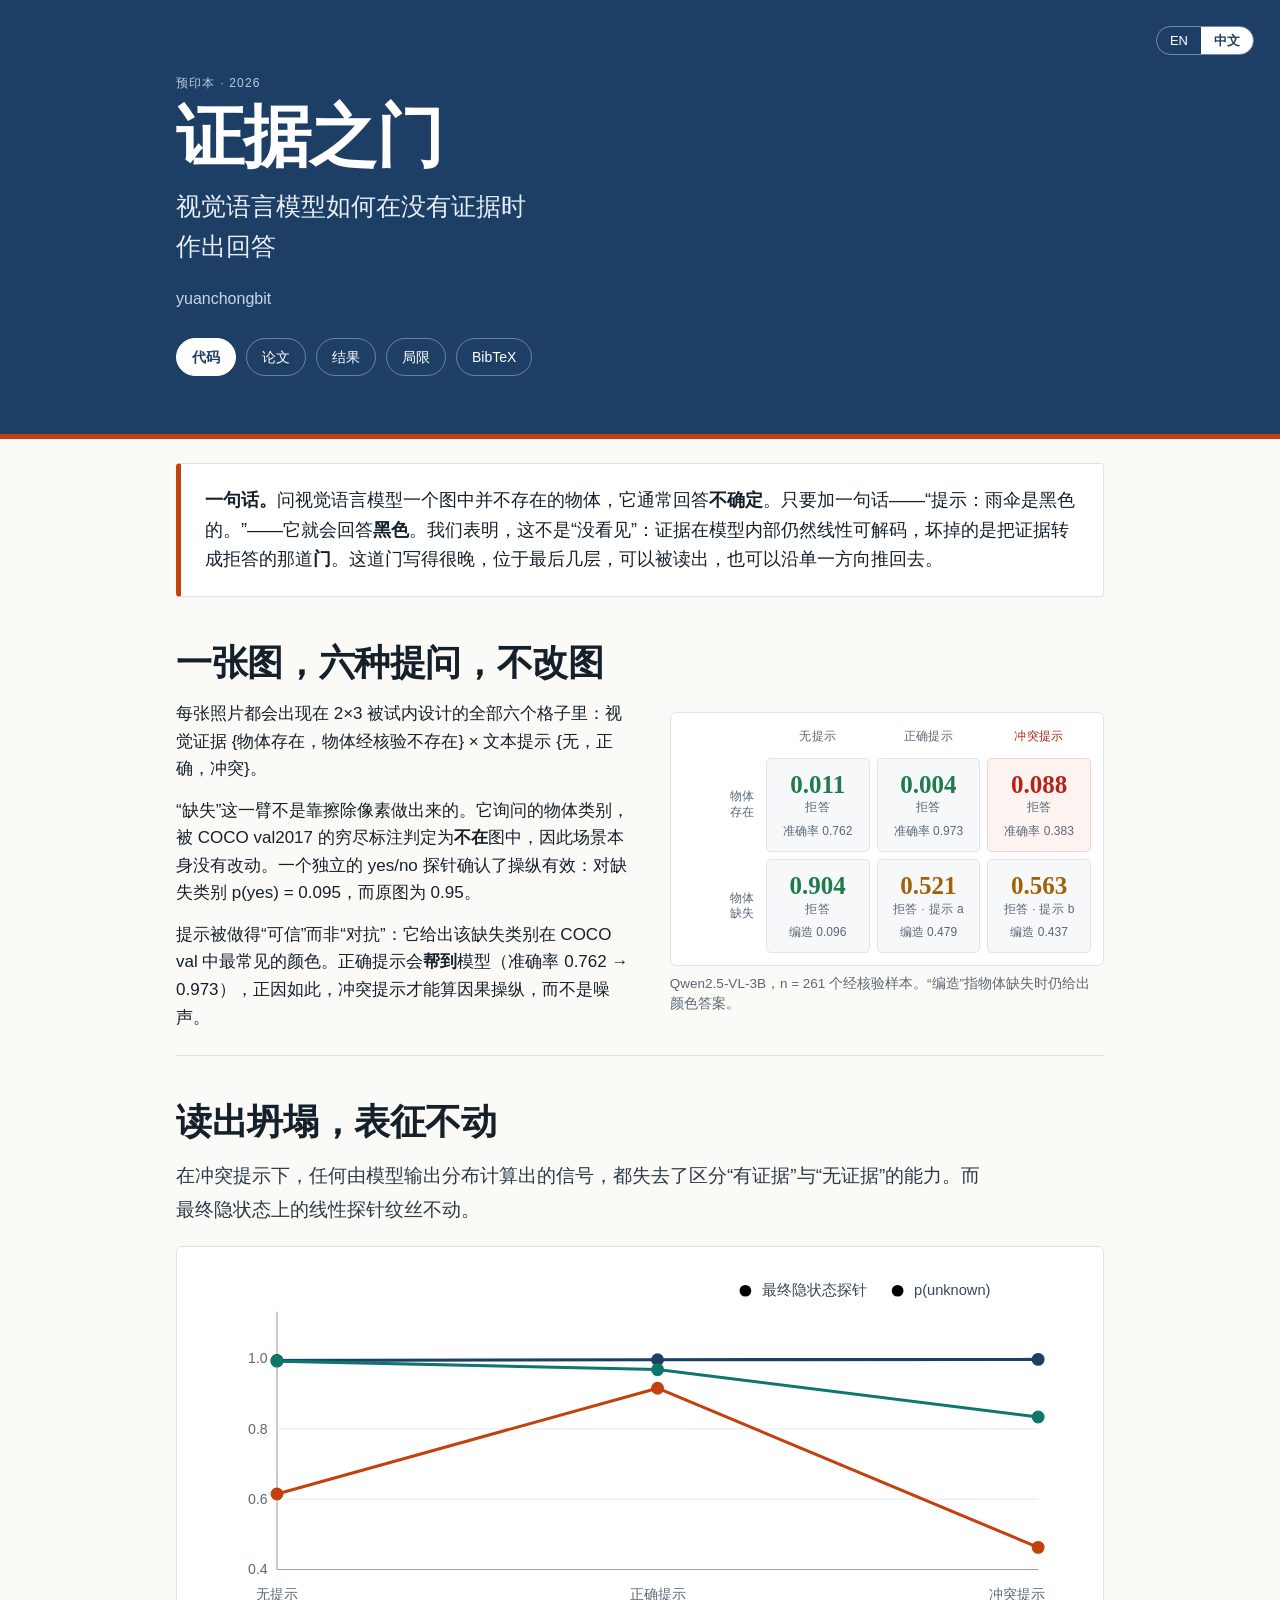
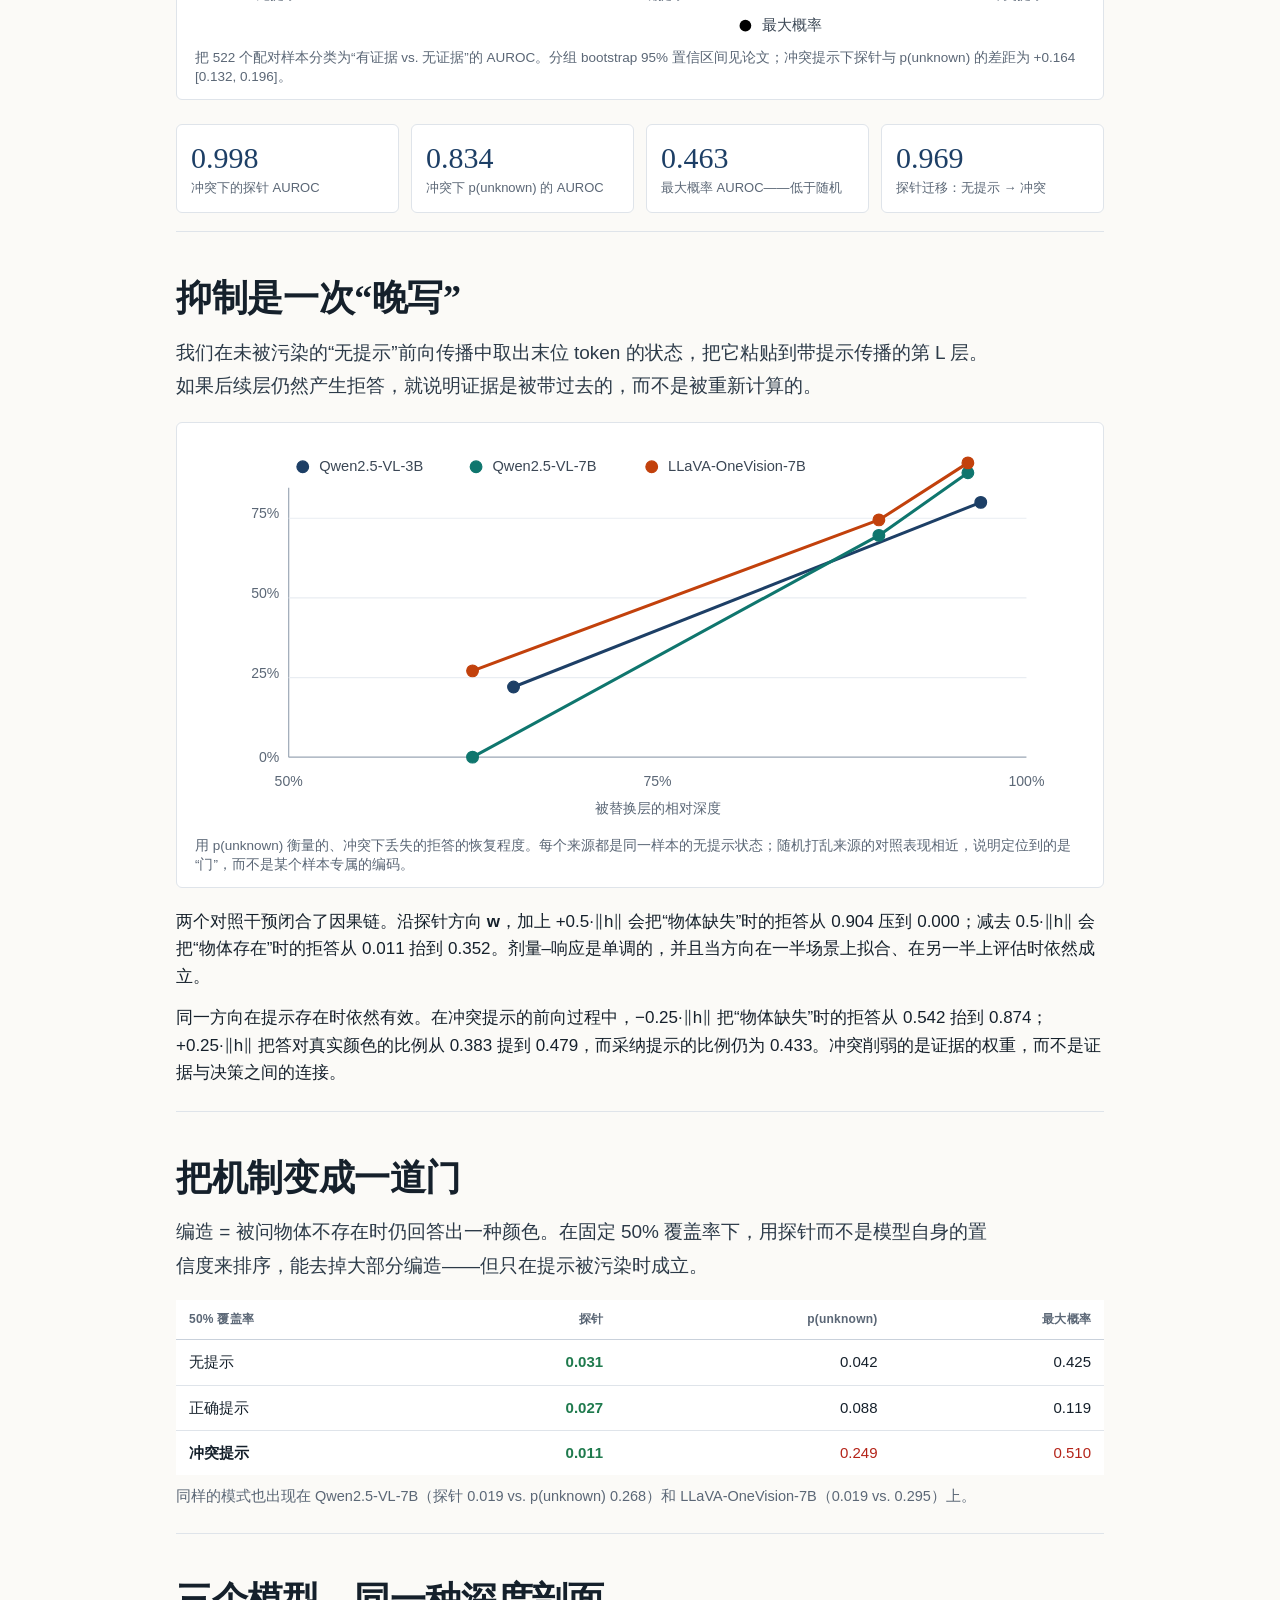
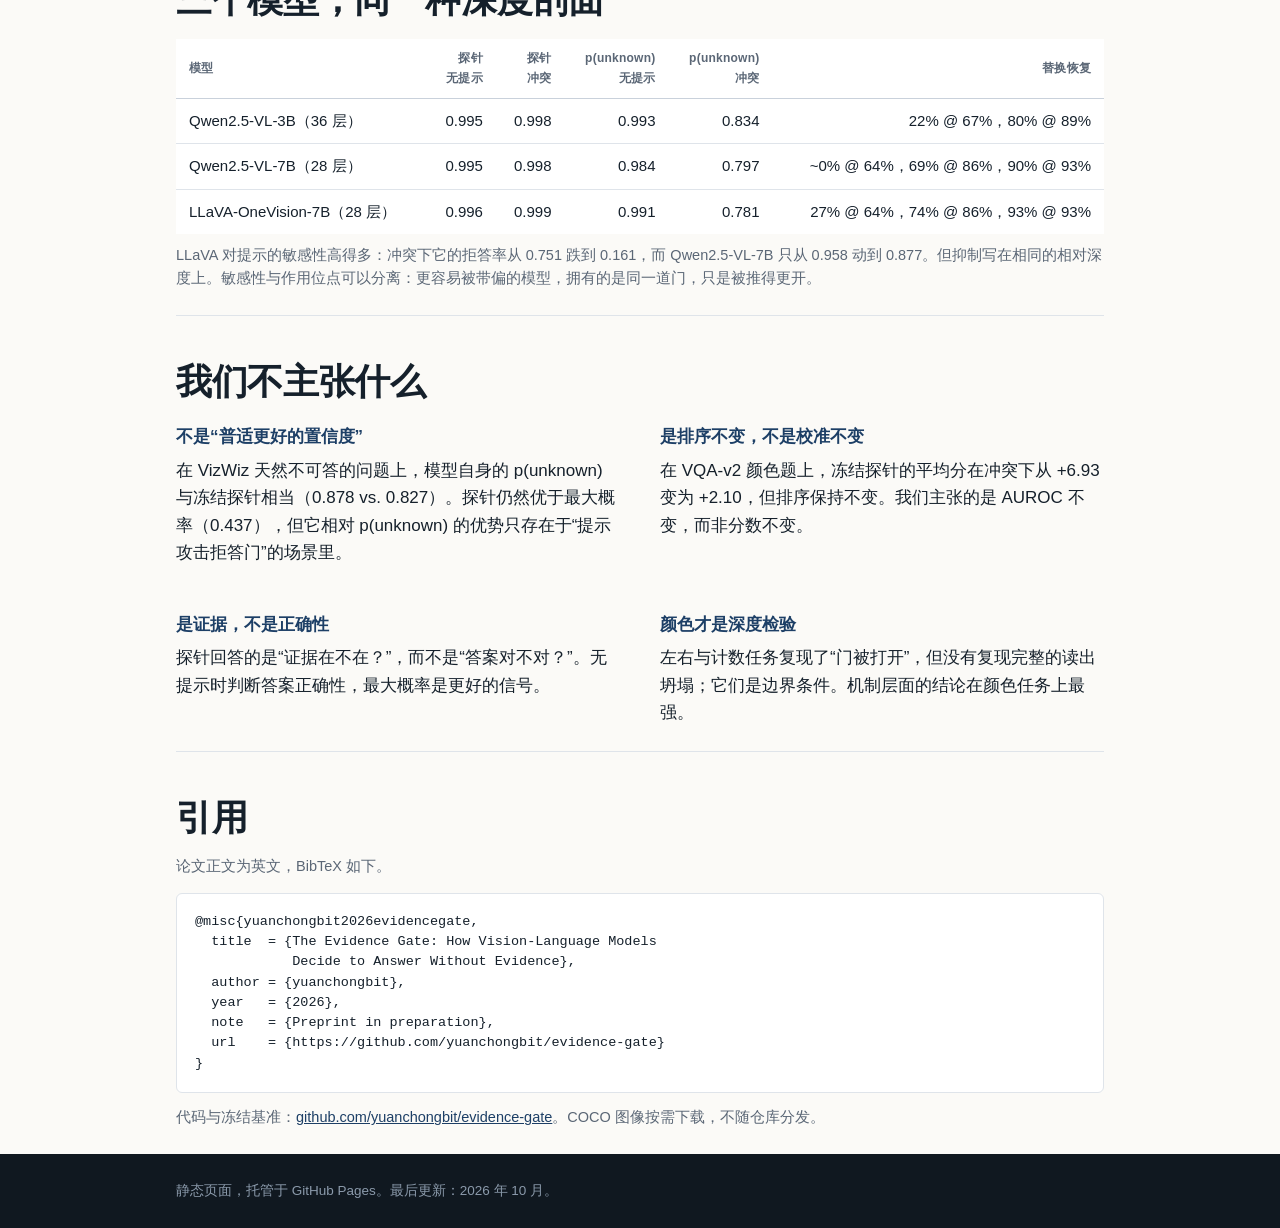
==== docs/index.zh.html @ 309c9615 "Add conflict-condition steering: the evidence direction still gates refusal The same no-hint probe d" ====
<!doctype html>
<html lang="zh-CN">
<head>
<meta charset="utf-8">
<meta name="viewport" content="width=device-width, initial-scale=1">
<title>证据之门 — 视觉语言模型如何在没有证据时作出回答</title>
<meta name="description" content="用 2×3 设计把“视觉证据缺失”与“被提示的答案”分开。冲突提示破坏的是拒答读出，而不是模型内部的证据表征。">
<link rel="stylesheet" href="assets/style.css">
<link rel="alternate" hreflang="en" href="https://yuanchongbit.github.io/evidence-gate/">
<link rel="alternate" hreflang="zh-Hans" href="https://yuanchongbit.github.io/evidence-gate/index.zh.html">
<link rel="alternate" hreflang="x-default" href="https://yuanchongbit.github.io/evidence-gate/">
</head>
<body>

<header class="hero">
  <div class="wrap">
    <nav class="langswitch" aria-label="语言">
      <a href="./" lang="en">EN</a>
      <span aria-current="page">中文</span>
    </nav>
    <p class="kicker">预印本 · 2026</p>
    <h1>证据之门</h1>
    <p class="subtitle">视觉语言模型如何在没有证据时<br>作出回答</p>
    <p class="authors">yuanchongbit</p>
    <nav class="links">
      <a class="primary" href="https://github.com/yuanchongbit/evidence-gate">代码</a>
      <a href="paper/main.pdf">论文</a>
      <a href="#results">结果</a>
      <a href="#limits">局限</a>
      <a href="#cite">BibTeX</a>
    </nav>
  </div>
</header>

<main class="wrap">

<section class="tldr">
  <p><strong>一句话。</strong>问视觉语言模型一个图中并不存在的物体，它通常回答<em>不确定</em>。只要加一句话——“提示：雨伞是黑色的。”——它就会回答<em>黑色</em>。我们表明，这不是“没看见”：证据在模型内部仍然线性可解码，坏掉的是把证据转成拒答的那道<em>门</em>。这道门写得很晚，位于最后几层，可以被读出，也可以沿单一方向推回去。</p>
</section>

<section id="idea">
  <h2>一张图，六种提问，不改图</h2>
  <div class="cols">
    <div>
      <p>每张照片都会出现在 2×3 被试内设计的全部六个格子里：视觉证据 {物体存在，物体经核验不存在} × 文本提示 {无，正确，冲突}。</p>
      <p>“缺失”这一臂不是靠擦除像素做出来的。它询问的物体类别，被 COCO val2017 的穷尽标注判定为<em>不在</em>图中，因此场景本身没有改动。一个独立的 yes/no 探针确认了操纵有效：对缺失类别 p(yes) = 0.095，而原图为 0.95。</p>
      <p>提示被做得“可信”而非“对抗”：它给出该缺失类别在 COCO val 中最常见的颜色。正确提示会<em>帮到</em>模型（准确率 0.762 → 0.973），正因如此，冲突提示才能算因果操纵，而不是噪声。</p>
    </div>
    <figure class="design">
      <div class="grid">
        <div class="corner"></div>
        <div class="head">无提示</div>
        <div class="head">正确提示</div>
        <div class="head conflict">冲突提示</div>

        <div class="rowlab">物体<br>存在</div>
        <div class="cell good"><b>0.011</b><span>拒答</span><i>准确率 0.762</i></div>
        <div class="cell good"><b>0.004</b><span>拒答</span><i>准确率 0.973</i></div>
        <div class="cell bad"><b>0.088</b><span>拒答</span><i>准确率 0.383</i></div>

        <div class="rowlab">物体<br>缺失</div>
        <div class="cell good"><b>0.904</b><span>拒答</span><i>编造 0.096</i></div>
        <div class="cell mid"><b>0.521</b><span>拒答 · 提示 a</span><i>编造 0.479</i></div>
        <div class="cell mid"><b>0.563</b><span>拒答 · 提示 b</span><i>编造 0.437</i></div>
      </div>
      <figcaption>Qwen2.5-VL-3B，n = 261 个经核验样本。“编造”指物体缺失时仍给出颜色答案。</figcaption>
    </figure>
  </div>
</section>

<section id="results">
  <h2>读出坍塌，表征不动</h2>
  <p class="lead">在冲突提示下，任何由模型输出分布计算出的信号，都失去了区分“有证据”与“无证据”的能力。而最终隐状态上的线性探针纹丝不动。</p>

  <figure class="chart">
    <svg viewBox="0 0 760 320" role="img" aria-label="三种提示条件下证据检测的 AUROC">
      <g class="axis">
        <line x1="70" y1="260" x2="720" y2="260"></line>
        <line x1="70" y1="40" x2="70" y2="260"></line>
        <text x="62" y="264" text-anchor="end">0.4</text>
        <text x="62" y="204" text-anchor="end">0.6</text>
        <text x="62" y="144" text-anchor="end">0.8</text>
        <text x="62" y="84" text-anchor="end">1.0</text>
        <line class="grid" x1="70" y1="200" x2="720" y2="200"></line>
        <line class="grid" x1="70" y1="140" x2="720" y2="140"></line>
        <line class="grid" x1="70" y1="80" x2="720" y2="80"></line>
        <text x="70" y="285" text-anchor="middle">无提示</text>
        <text x="395" y="285" text-anchor="middle">正确提示</text>
        <text x="726" y="285" text-anchor="end">冲突提示</text>
      </g>
      <!-- probe: .995 .997 .998 -->
      <polyline class="line probe" points="70,81.5 395,80.9 720,80.6"></polyline>
      <!-- p(unknown): .993 .969 .834 -->
      <polyline class="line punk" points="70,82.1 395,89.3 720,129.8"></polyline>
      <!-- maxprob: .615 .916 .463 -->
      <polyline class="line maxp" points="70,195.5 395,105.2 720,241.1"></polyline>
      <g class="dots">
        <circle class="probe" cx="70" cy="81.5" r="5"></circle><circle class="probe" cx="395" cy="80.9" r="5"></circle><circle class="probe" cx="720" cy="80.6" r="5"></circle>
        <circle class="punk" cx="70" cy="82.1" r="5"></circle><circle class="punk" cx="395" cy="89.3" r="5"></circle><circle class="punk" cx="720" cy="129.8" r="5"></circle>
        <circle class="maxp" cx="70" cy="195.5" r="5"></circle><circle class="maxp" cx="395" cy="105.2" r="5"></circle><circle class="maxp" cx="720" cy="241.1" r="5"></circle>
      </g>
      <g class="legend">
        <circle class="probe" cx="470" cy="22" r="5"></circle><text x="484" y="26">最终隐状态探针</text>
        <circle class="punk" cx="600" cy="22" r="5"></circle><text x="614" y="26">p(unknown)</text>
        <circle class="maxp" cx="470" cy="308" r="5"></circle><text x="484" y="312">最大概率</text>
      </g>
    </svg>
    <figcaption>把 522 个配对样本分类为“有证据 vs. 无证据”的 AUROC。分组 bootstrap 95% 置信区间见论文；冲突提示下探针与 p(unknown) 的差距为 +0.164 [0.132, 0.196]。</figcaption>
  </figure>

  <div class="cards">
    <div class="card"><span class="num">0.998</span><span class="lab">冲突下的探针 AUROC</span></div>
    <div class="card"><span class="num">0.834</span><span class="lab">冲突下 p(unknown) 的 AUROC</span></div>
    <div class="card"><span class="num">0.463</span><span class="lab">最大概率 AUROC——低于随机</span></div>
    <div class="card"><span class="num">0.969</span><span class="lab">探针迁移：无提示 → 冲突</span></div>
  </div>
</section>

<section id="mechanism">
  <h2>抑制是一次“晚写”</h2>
  <p class="lead">我们在未被污染的“无提示”前向传播中取出末位 token 的状态，把它粘贴到带提示传播的第 L 层。如果后续层仍然产生拒答，就说明证据是被带过去的，而不是被重新计算的。</p>

  <figure class="chart">
    <svg viewBox="0 0 760 330" role="img" aria-label="逐层激活替换后拒答的恢复情况">
      <g class="axis">
        <line x1="80" y1="270" x2="710" y2="270"></line>
        <line x1="80" y1="40" x2="80" y2="270"></line>
        <text x="72" y="274" text-anchor="end">0%</text>
        <text x="72" y="202" text-anchor="end">25%</text>
        <text x="72" y="134" text-anchor="end">50%</text>
        <text x="72" y="66" text-anchor="end">75%</text>
        <text x="80" y="295" text-anchor="middle">50%</text>
        <text x="395" y="295" text-anchor="middle">75%</text>
        <text x="710" y="295" text-anchor="middle">100%</text>
        <line class="grid" x1="80" y1="202" x2="710" y2="202"></line>
        <line class="grid" x1="80" y1="134" x2="710" y2="134"></line>
        <line class="grid" x1="80" y1="66" x2="710" y2="66"></line>
        <text x="395" y="318" text-anchor="middle">被替换层的相对深度</text>
      </g>
      <!-- 3B: 67% -> 22%; 89% -> 80% -->
      <polyline class="line m3b" points="272,210.1 671,52.4"></polyline>
      <circle class="m3b" cx="272" cy="210.1" r="5"></circle><circle class="m3b" cx="671" cy="52.4" r="5"></circle>
      <!-- 7B: 64% -> 0; 86% -> 69; 93% -> 90 -->
      <polyline class="line m7b" points="237,270 584,80.6 660,27.1"></polyline>
      <circle class="m7b" cx="237" cy="270" r="5"></circle><circle class="m7b" cx="584" cy="80.6" r="5"></circle><circle class="m7b" cx="660" cy="27.1" r="5"></circle>
      <!-- LLaVA: 64% -> 27; 86% -> 74; 93% -> 93 -->
      <polyline class="line llava" points="237,196.3 584,67.4 660,18.7"></polyline>
      <circle class="llava" cx="237" cy="196.3" r="5"></circle><circle class="llava" cx="584" cy="67.4" r="5"></circle><circle class="llava" cx="660" cy="18.7" r="5"></circle>
      <g class="legend">
        <circle class="m3b" cx="92" cy="22" r="5"></circle><text x="106" y="26">Qwen2.5-VL-3B</text>
        <circle class="m7b" cx="240" cy="22" r="5"></circle><text x="254" y="26">Qwen2.5-VL-7B</text>
        <circle class="llava" cx="390" cy="22" r="5"></circle><text x="404" y="26">LLaVA-OneVision-7B</text>
      </g>
    </svg>
    <figcaption>用 p(unknown) 衡量的、冲突下丢失的拒答的恢复程度。每个来源都是同一样本的无提示状态；随机打乱来源的对照表现相近，说明定位到的是“门”，而不是某个样本专属的编码。</figcaption>
  </figure>

  <p>两个对照干预闭合了因果链。沿探针方向 <em>w</em>，加上 +0.5·‖h‖ 会把“物体缺失”时的拒答从 0.904 压到 0.000；减去 0.5·‖h‖ 会把“物体存在”时的拒答从 0.011 抬到 0.352。剂量–响应是单调的，并且当方向在一半场景上拟合、在另一半上评估时依然成立。</p>

  <p>同一方向在提示存在时依然有效。在冲突提示的前向过程中，−0.25·‖h‖ 把“物体缺失”时的拒答从 0.542 抬到 0.874；+0.25·‖h‖ 把答对真实颜色的比例从 0.383 提到 0.479，而采纳提示的比例仍为 0.433。冲突削弱的是证据的权重，而不是证据与决策之间的连接。</p>
</section>

<section id="gate">
  <h2>把机制变成一道门</h2>
  <p class="lead">编造 = 被问物体不存在时仍回答出一种颜色。在固定 50% 覆盖率下，用探针而不是模型自身的置信度来排序，能去掉大部分编造——但只在提示被污染时成立。</p>
  <div class="tablewrap">
    <table>
      <thead><tr><th>50% 覆盖率</th><th>探针</th><th>p(unknown)</th><th>最大概率</th></tr></thead>
      <tbody>
        <tr><td>无提示</td><td class="best">0.031</td><td>0.042</td><td>0.425</td></tr>
        <tr><td>正确提示</td><td class="best">0.027</td><td>0.088</td><td>0.119</td></tr>
        <tr><td class="conflict">冲突提示</td><td class="best">0.011</td><td class="warn">0.249</td><td class="warn">0.510</td></tr>
      </tbody>
    </table>
  </div>
  <p class="small">同样的模式也出现在 Qwen2.5-VL-7B（探针 0.019 vs. p(unknown) 0.268）和 LLaVA-OneVision-7B（0.019 vs. 0.295）上。</p>
</section>

<section id="models">
  <h2>三个模型，同一种深度剖面</h2>
  <div class="tablewrap">
    <table>
      <thead><tr><th>模型</th><th>探针<br>无提示</th><th>探针<br>冲突</th><th>p(unknown)<br>无提示</th><th>p(unknown)<br>冲突</th><th>替换恢复</th></tr></thead>
      <tbody>
        <tr><td>Qwen2.5-VL-3B（36 层）</td><td>0.995</td><td>0.998</td><td>0.993</td><td>0.834</td><td>22% @ 67%，80% @ 89%</td></tr>
        <tr><td>Qwen2.5-VL-7B（28 层）</td><td>0.995</td><td>0.998</td><td>0.984</td><td>0.797</td><td>~0% @ 64%，69% @ 86%，90% @ 93%</td></tr>
        <tr><td>LLaVA-OneVision-7B（28 层）</td><td>0.996</td><td>0.999</td><td>0.991</td><td>0.781</td><td>27% @ 64%，74% @ 86%，93% @ 93%</td></tr>
      </tbody>
    </table>
  </div>
  <p class="small">LLaVA 对提示的敏感性高得多：冲突下它的拒答率从 0.751 跌到 0.161，而 Qwen2.5-VL-7B 只从 0.958 动到 0.877。但抑制写在相同的相对深度上。敏感性与作用位点可以分离：更容易被带偏的模型，拥有的是同一道门，只是被推得更开。</p>
</section>

<section id="limits">
  <h2>我们不主张什么</h2>
  <div class="cols limits">
    <div>
      <h3>不是“普适更好的置信度”</h3>
      <p>在 VizWiz 天然不可答的问题上，模型自身的 p(unknown) 与冻结探针相当（0.878 vs. 0.827）。探针仍然优于最大概率（0.437），但它相对 p(unknown) 的优势只存在于“提示攻击拒答门”的场景里。</p>
    </div>
    <div>
      <h3>是排序不变，不是校准不变</h3>
      <p>在 VQA-v2 颜色题上，冻结探针的平均分在冲突下从 +6.93 变为 +2.10，但排序保持不变。我们主张的是 AUROC 不变，而非分数不变。</p>
    </div>
    <div>
      <h3>是证据，不是正确性</h3>
      <p>探针回答的是“证据在不在？”，而不是“答案对不对？”。无提示时判断答案正确性，最大概率是更好的信号。</p>
    </div>
    <div>
      <h3>颜色才是深度检验</h3>
      <p>左右与计数任务复现了“门被打开”，但没有复现完整的读出坍塌；它们是边界条件。机制层面的结论在颜色任务上最强。</p>
    </div>
  </div>
</section>

<section id="cite">
  <h2>引用</h2>
  <p class="small">论文正文为英文，BibTeX 如下。</p>
<pre><code>@misc{yuanchongbit2026evidencegate,
  title  = {The Evidence Gate: How Vision-Language Models
            Decide to Answer Without Evidence},
  author = {yuanchongbit},
  year   = {2026},
  note   = {Preprint in preparation},
  url    = {https://github.com/yuanchongbit/evidence-gate}
}</code></pre>
  <p class="small">代码与冻结基准：<a href="https://github.com/yuanchongbit/evidence-gate">github.com/yuanchongbit/evidence-gate</a>。COCO 图像按需下载，不随仓库分发。</p>
</section>

</main>

<footer>
  <div class="wrap">静态页面，托管于 GitHub Pages。最后更新：2026 年 10 月。</div>
</footer>

</body>
</html>
---- docs/assets/style.css ----
:root {
  --ink: #15202b;
  --muted: #5b6776;
  --line: #dfe4ea;
  --bg: #fbfaf7;
  --card: #ffffff;
  --navy: #1d3f66;
  --teal: #0f766e;
  --orange: #c2410c;
  --red: #b42318;
  --green: #1f7a4d;
  --amber: #a16207;
}

* { box-sizing: border-box; }

html { scroll-behavior: smooth; }

body {
  margin: 0;
  background: var(--bg);
  color: var(--ink);
  font-family: -apple-system, BlinkMacSystemFont, "Segoe UI", Roboto, Helvetica, Arial, sans-serif;
  font-size: 17px;
  line-height: 1.62;
  -webkit-font-smoothing: antialiased;
}

.wrap { max-width: 980px; margin: 0 auto; padding: 0 26px; }

html[lang="zh-CN"] body {
  font-family: -apple-system, BlinkMacSystemFont, "PingFang SC", "Hiragino Sans GB",
    "Microsoft YaHei", "Noto Sans SC", sans-serif;
}
html[lang="zh-CN"] h2,
html[lang="zh-CN"] .hero h1,
html[lang="zh-CN"] .subtitle,
html[lang="zh-CN"] .design .cell b,
html[lang="zh-CN"] .card .num {
  font-family: "Songti SC", "Noto Serif SC", Georgia, "Times New Roman", serif;
}
html[lang="zh-CN"] .kicker { letter-spacing: .1em; }
html[lang="zh-CN"] .lead { line-height: 1.75; }
html[lang="zh-CN"] em { font-style: normal; font-weight: 600; }
html[lang="zh-CN"] .design .head,
html[lang="zh-CN"] .design .rowlab,
html[lang="zh-CN"] .design .cell span { letter-spacing: .03em; }
html[lang="zh-CN"] thead th { text-transform: none; letter-spacing: .02em; }
html[lang="zh-CN"] .design .cell span { font-size: 12px; text-transform: none; }

.hero {
  background: var(--navy);
  color: #fff;
  padding: 74px 0 58px;
  border-bottom: 5px solid var(--orange);
  position: relative;
}

.langswitch {
  position: absolute;
  top: 26px;
  right: 26px;
  display: inline-flex;
  border: 1px solid rgba(255,255,255,.4);
  border-radius: 999px;
  overflow: hidden;
  font-size: 13px;
  line-height: 1;
}
.langswitch a, .langswitch span { padding: 7px 13px; color: #fff; text-decoration: none; }
.langswitch a:hover { background: rgba(255,255,255,.14); }
.langswitch [aria-current] { background: #fff; color: var(--navy); font-weight: 600; }
.langswitch [aria-current]:hover { background: #fff; }

.kicker {
  margin: 0 0 10px;
  letter-spacing: .16em;
  text-transform: uppercase;
  font-size: 12px;
  color: #b9cbe0;
}

.hero h1 {
  margin: 0;
  font-family: Georgia, "Times New Roman", serif;
  font-weight: 600;
  font-size: clamp(40px, 7vw, 68px);
  letter-spacing: -.02em;
  line-height: 1.02;
}

.subtitle {
  margin: 14px 0 6px;
  font-family: Georgia, "Times New Roman", serif;
  font-size: clamp(19px, 2.6vw, 25px);
  color: #e7eef6;
  font-weight: 400;
}

.authors { margin: 18px 0 26px; color: #c8d7e7; font-size: 16px; }

.links { display: flex; flex-wrap: wrap; gap: 10px; }

.links a {
  color: #fff;
  text-decoration: none;
  border: 1px solid rgba(255,255,255,.35);
  padding: 7px 15px;
  border-radius: 999px;
  font-size: 14px;
  transition: background .15s, border-color .15s;
}

.links a:hover { background: rgba(255,255,255,.12); border-color: #fff; }
.links a.primary { background: #fff; color: var(--navy); font-weight: 600; border-color: #fff; }
.links a.primary:hover { background: #eaf0f7; }

main { padding: 20px 26px 60px; }

section { padding: 46px 0 10px; border-bottom: 1px solid var(--line); }
section:last-of-type { border-bottom: none; }

h2 {
  font-family: Georgia, "Times New Roman", serif;
  font-size: clamp(27px, 4vw, 36px);
  font-weight: 600;
  line-height: 1.15;
  margin: 0 0 16px;
  letter-spacing: -.01em;
}

h3 { font-size: 17px; margin: 0 0 6px; color: var(--navy); }

p { margin: 0 0 14px; }
.lead { font-size: 19px; color: #2c3a48; max-width: 820px; }
.small { font-size: 14.5px; color: var(--muted); }

a { color: var(--navy); }

.tldr {
  margin-top: 24px;
  background: #fff;
  border: 1px solid var(--line);
  border-left: 5px solid var(--orange);
  padding: 22px 24px;
  border-radius: 4px;
  box-shadow: 0 1px 2px rgba(21,32,43,.04);
}
.tldr p { margin: 0; font-size: 18px; }

.cols {
  display: grid;
  grid-template-columns: 1.05fr 1fr;
  gap: 38px;
  align-items: start;
}

figure { margin: 12px 0 8px; }
figcaption {
  font-size: 13.5px;
  color: var(--muted);
  margin-top: 8px;
  line-height: 1.45;
}

/* design grid */
.design .grid {
  display: grid;
  grid-template-columns: 76px repeat(3, 1fr);
  gap: 7px;
  background: #fff;
  padding: 12px;
  border: 1px solid var(--line);
  border-radius: 6px;
}

.design .corner { background: transparent; }
.design .head {
  font-size: 12px;
  letter-spacing: .04em;
  text-transform: uppercase;
  color: var(--muted);
  text-align: center;
  padding: 2px 0 4px;
}
.design .head.conflict { color: var(--red); }

.design .rowlab {
  font-size: 12px;
  letter-spacing: .03em;
  text-transform: uppercase;
  color: var(--muted);
  display: flex;
  align-items: center;
  justify-content: flex-end;
  text-align: right;
  padding-right: 4px;
  line-height: 1.3;
}

.design .cell {
  border-radius: 5px;
  padding: 12px 8px 10px;
  text-align: center;
  background: #f6f8fa;
  border: 1px solid var(--line);
  min-height: 92px;
}
.design .cell b {
  display: block;
  font-family: Georgia, serif;
  font-size: 25px;
  font-weight: 600;
  line-height: 1.1;
}
.design .cell span { display: block; font-size: 11px; color: var(--muted); text-transform: uppercase; letter-spacing: .06em; }
.design .cell i { display: block; font-style: normal; font-size: 12px; color: var(--muted); margin-top: 4px; }
.design .cell.good b { color: var(--green); }
.design .cell.mid b { color: var(--amber); }
.design .cell.bad b { color: var(--red); }
.design .cell.bad { background: #fdf3f1; border-color: #f0d3cd; }

/* charts */
.chart {
  background: #fff;
  border: 1px solid var(--line);
  border-radius: 6px;
  padding: 18px 18px 12px;
  margin: 20px 0;
}
.chart svg { width: 100%; height: auto; display: block; }
.axis text { font-size: 12px; fill: var(--muted); font-family: -apple-system, sans-serif; }
.axis line { stroke: #9aa6b4; stroke-width: 1; }
.axis line.grid { stroke: #e9edf2; }
.line { fill: none; stroke-width: 2.6; stroke-linecap: round; stroke-linejoin: round; }
.line.probe { stroke: var(--navy); }
.dots .probe { stroke: var(--navy); fill: var(--navy); }
.line.punk { stroke: var(--teal); }
.dots .punk { stroke: var(--teal); fill: var(--teal); }
.line.maxp { stroke: var(--orange); }
.dots .maxp { stroke: var(--orange); fill: var(--orange); }
.line.m3b { stroke: var(--navy); }
circle.m3b { stroke: var(--navy); fill: var(--navy); }
.line.m7b { stroke: var(--teal); }
circle.m7b { stroke: var(--teal); fill: var(--teal); }
.line.llava { stroke: var(--orange); }
circle.llava { stroke: var(--orange); fill: var(--orange); }
.legend text { font-size: 12.5px; fill: #3b4755; font-family: -apple-system, sans-serif; }

/* cards */
.cards {
  display: grid;
  grid-template-columns: repeat(4, 1fr);
  gap: 12px;
  margin: 24px 0 8px;
}
.card {
  background: #fff;
  border: 1px solid var(--line);
  border-radius: 6px;
  padding: 16px 14px;
}
.card .num {
  display: block;
  font-family: Georgia, serif;
  font-size: 30px;
  color: var(--navy);
  line-height: 1.1;
}
.card .lab { display: block; font-size: 13px; color: var(--muted); margin-top: 5px; line-height: 1.35; }

/* tables */
.tablewrap { overflow-x: auto; margin: 18px 0 10px; }
table {
  width: 100%;
  border-collapse: collapse;
  background: #fff;
  font-size: 15px;
}
th, td { padding: 10px 13px; text-align: right; border-bottom: 1px solid var(--line); }
th:first-child, td:first-child { text-align: left; }
thead th { font-size: 12px; text-transform: uppercase; letter-spacing: .05em; color: var(--muted); font-weight: 600; border-bottom: 1.5px solid #c9d1db; }
tbody tr:last-child td { border-bottom: none; }
td.best { color: var(--green); font-weight: 600; }
td.warn { color: var(--red); }
td.conflict { font-weight: 600; }

/* limits */
.limits { grid-template-columns: 1fr 1fr; gap: 26px 40px; }
.limits h3 { margin-top: 4px; }

pre {
  background: #fff;
  border: 1px solid var(--line);
  border-radius: 6px;
  padding: 18px;
  overflow-x: auto;
  font-size: 13.5px;
  line-height: 1.5;
}
code { font-family: ui-monospace, SFMono-Regular, Menlo, Consolas, monospace; }

footer {
  background: #101820;
  color: #8b9aab;
  font-size: 13.5px;
  padding: 26px 0;
}

@media (max-width: 780px) {
  body { font-size: 16px; }
  .cols, .limits { grid-template-columns: 1fr; gap: 20px; }
  .cards { grid-template-columns: 1fr 1fr; }
  .hero { padding: 54px 0 40px; }
  .langswitch { position: static; margin-bottom: 20px; }
  .design .grid { grid-template-columns: 62px repeat(3, 1fr); }
  .design .cell b { font-size: 20px; }
  .design .cell { min-height: 84px; padding: 10px 5px 8px; }
}
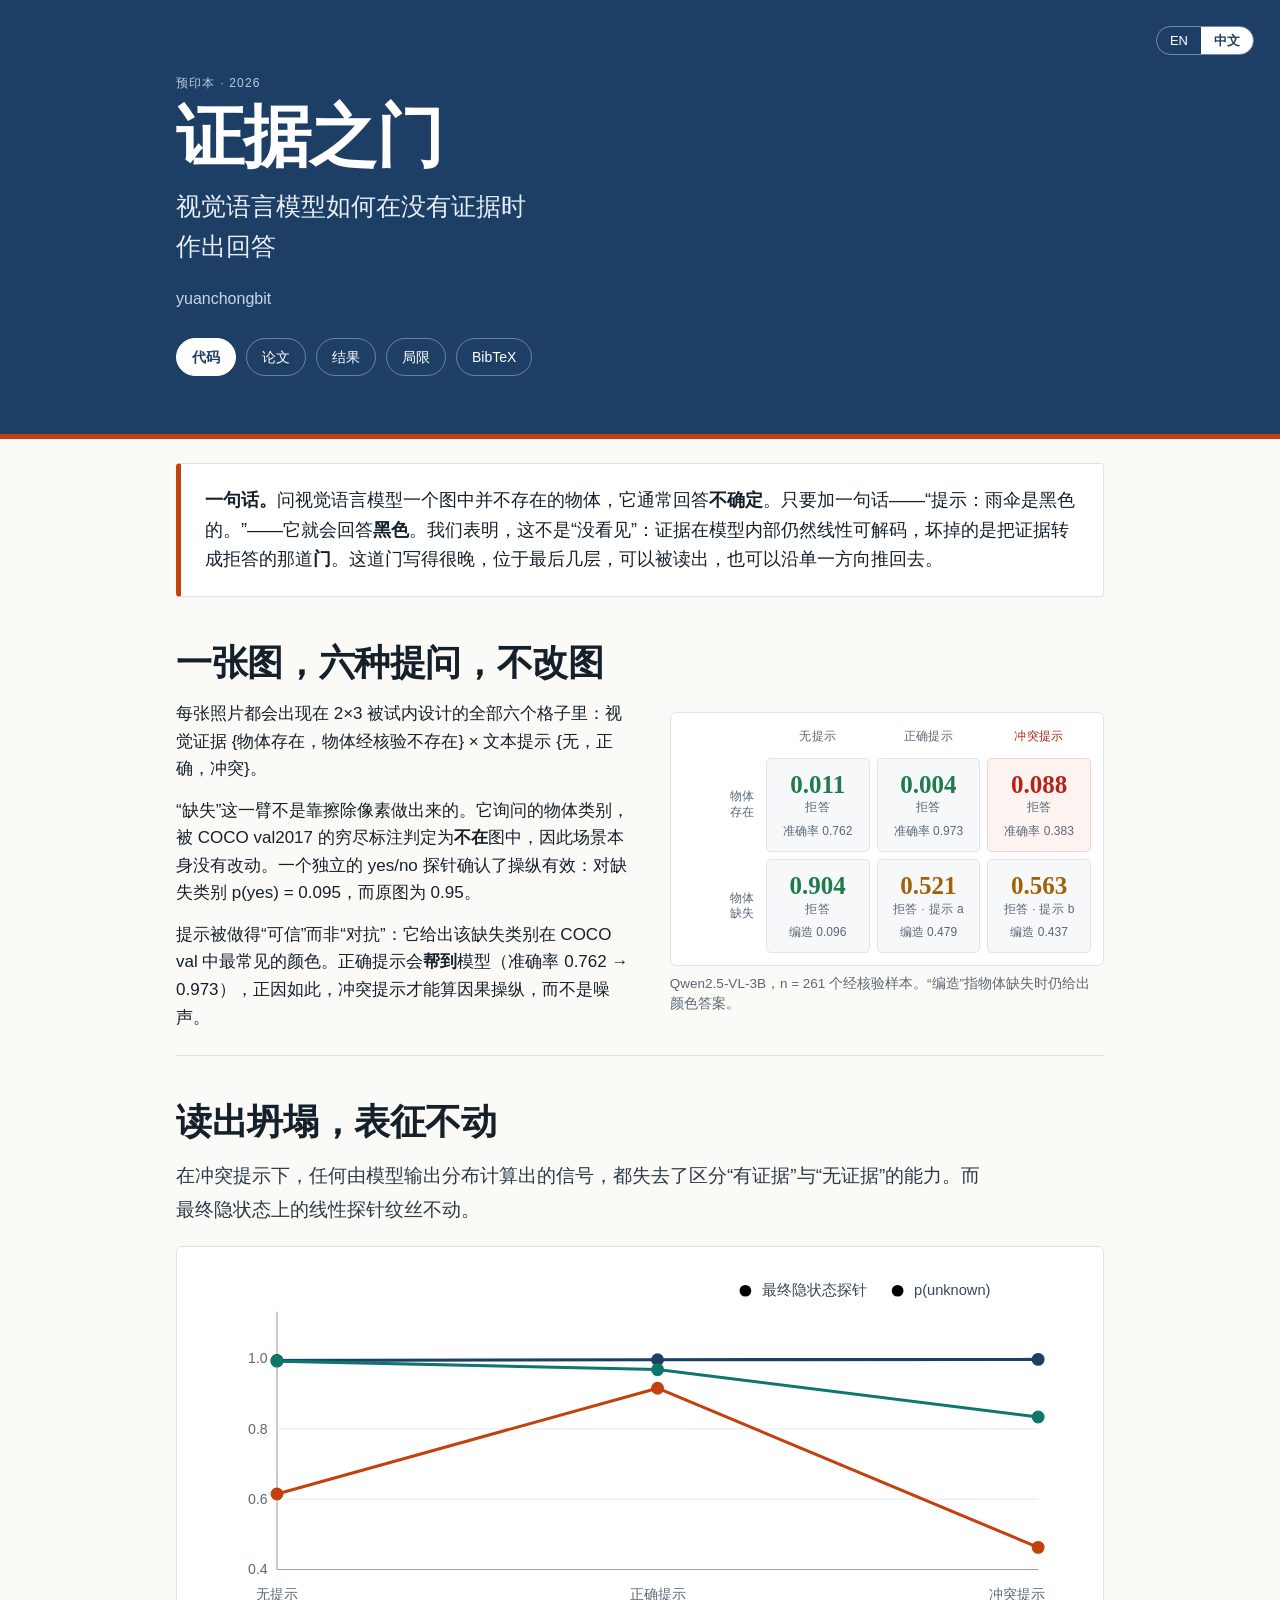
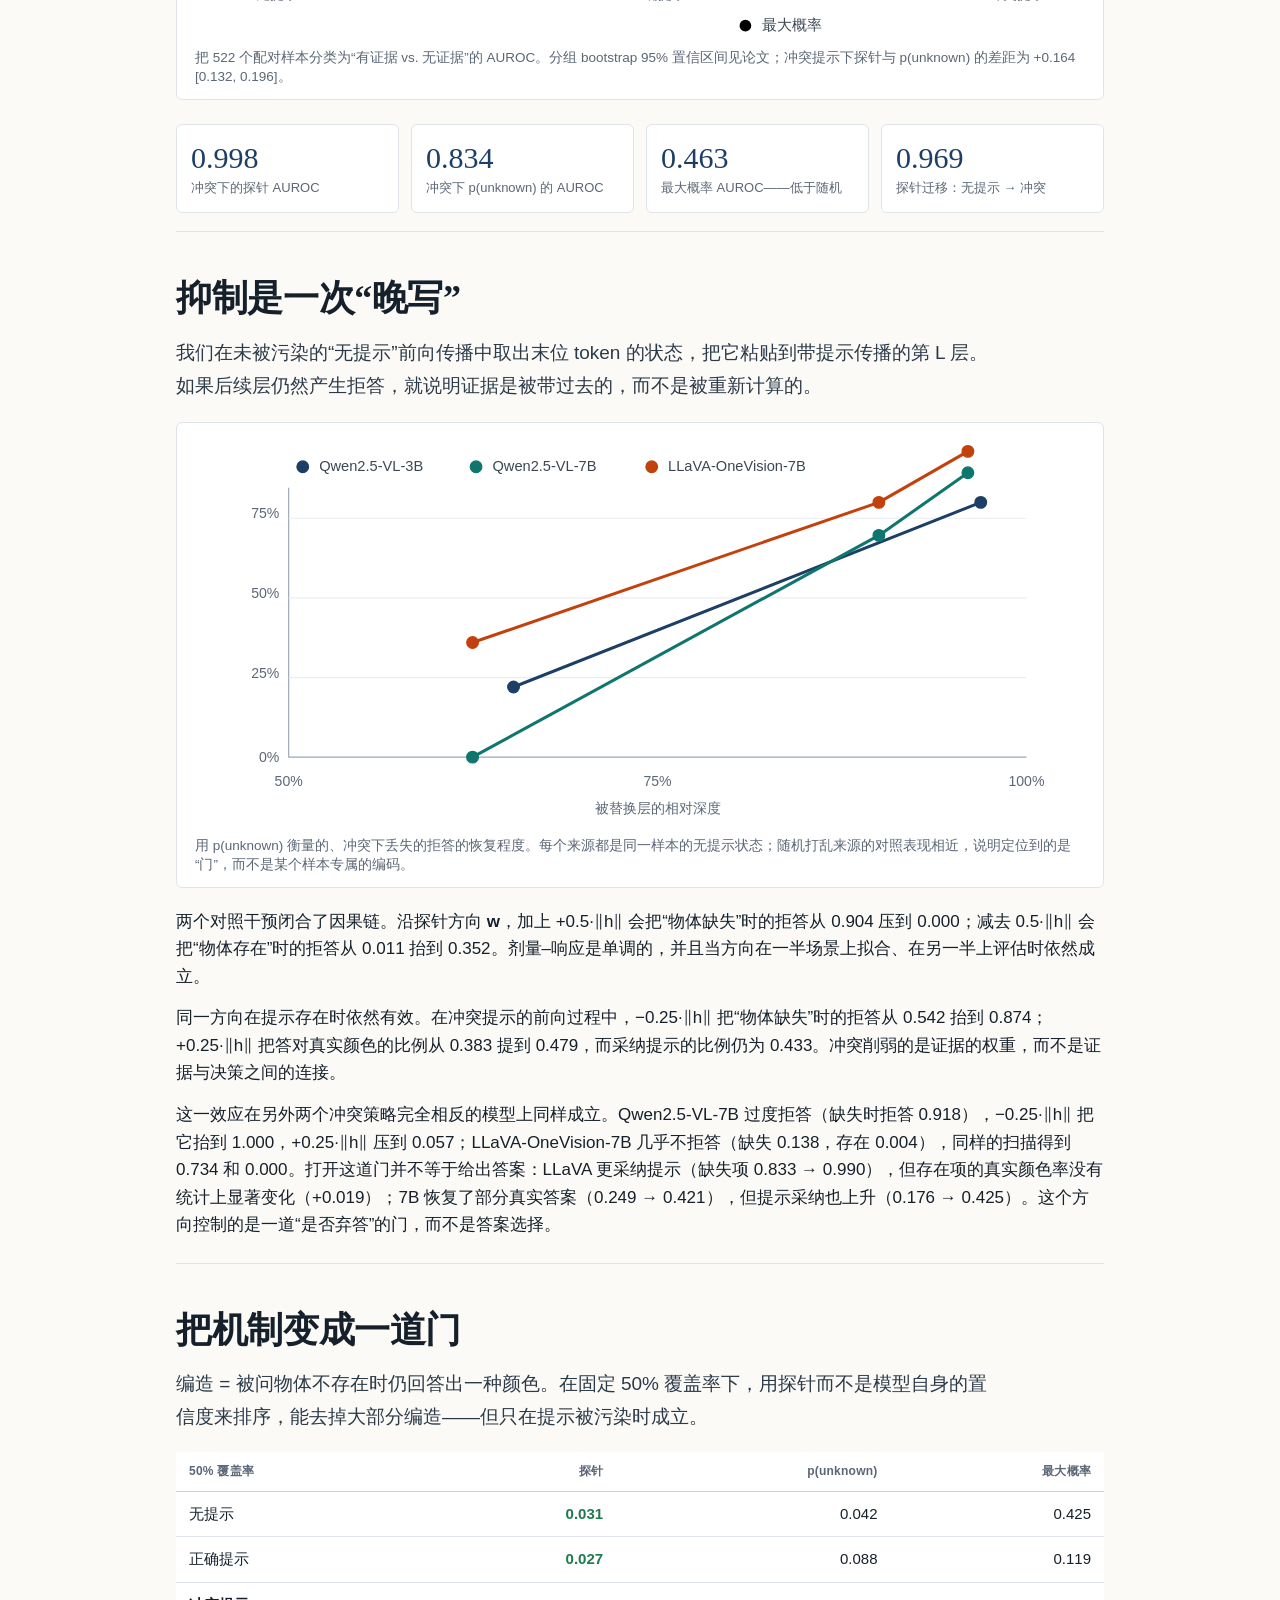
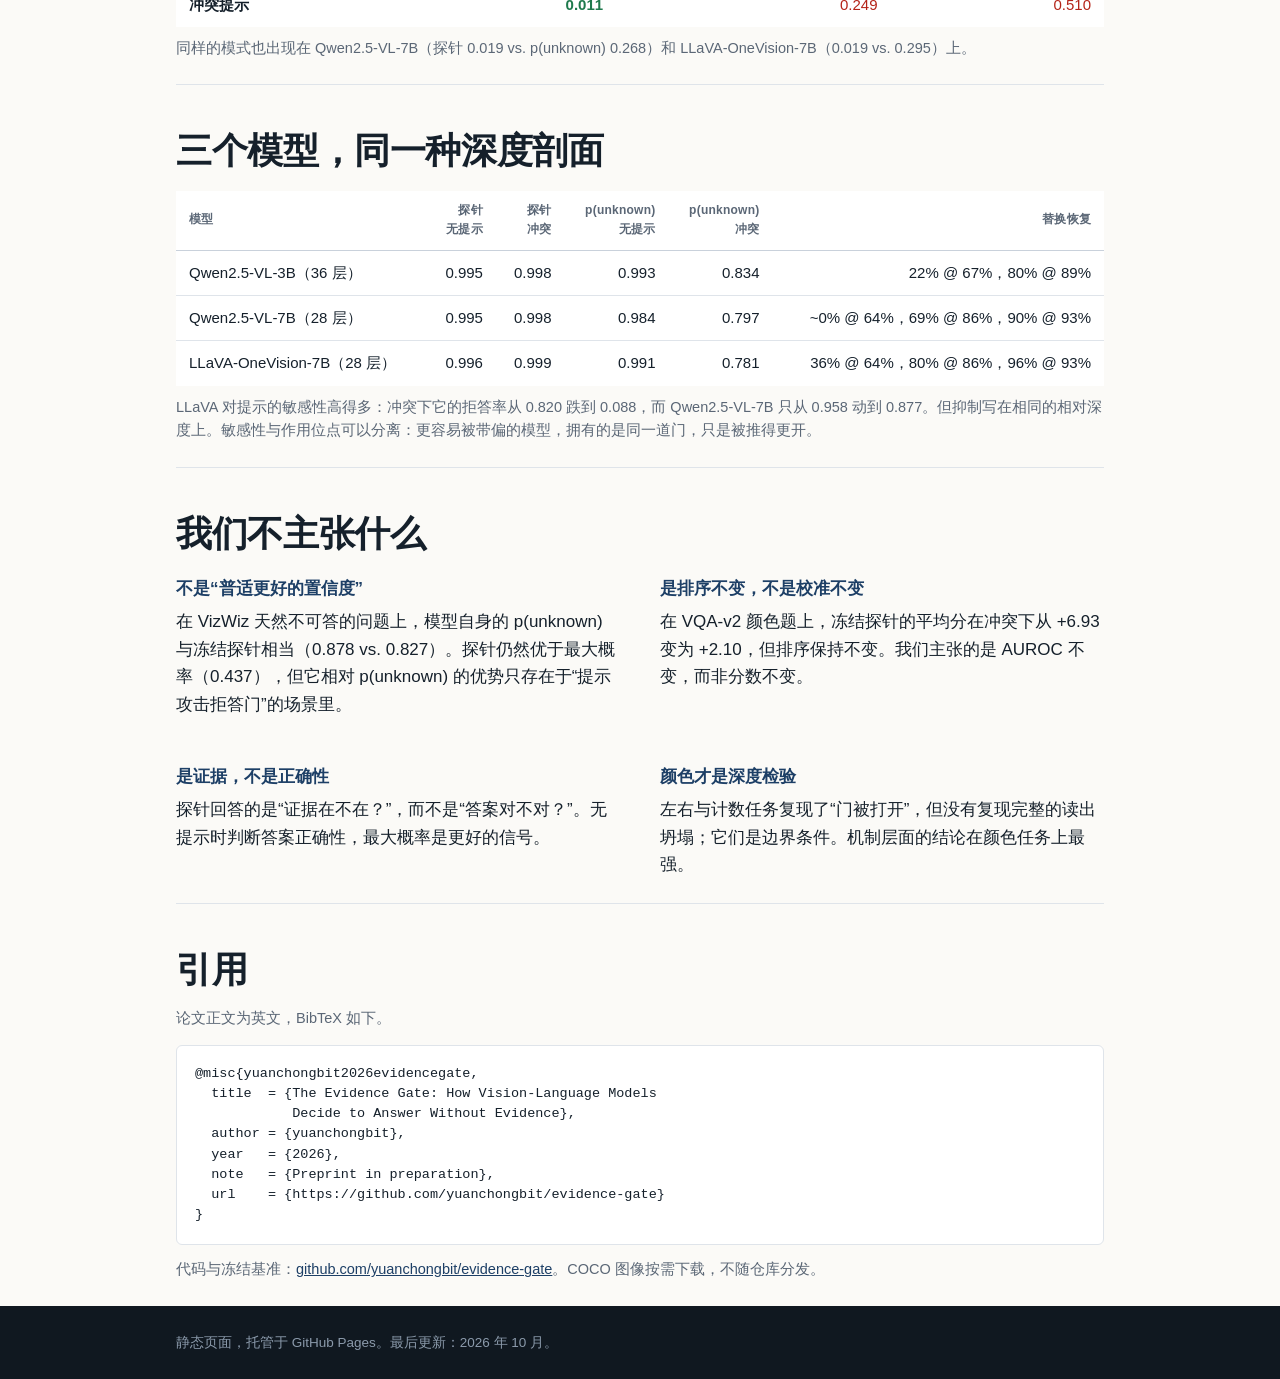
==== commit c15f2cf9: "Replicate conflict steering on 7B and LLaVA and align LLaVA preprocessing Fit the probe direction se" ====
--- a/docs/index.zh.html
+++ b/docs/index.zh.html
@@ -143,9 +143,9 @@
       <!-- 7B: 64% -> 0; 86% -> 69; 93% -> 90 -->
       <polyline class="line m7b" points="237,270 584,80.6 660,27.1"></polyline>
       <circle class="m7b" cx="237" cy="270" r="5"></circle><circle class="m7b" cx="584" cy="80.6" r="5"></circle><circle class="m7b" cx="660" cy="27.1" r="5"></circle>
-      <!-- LLaVA: 64% -> 27; 86% -> 74; 93% -> 93 -->
-      <polyline class="line llava" points="237,196.3 584,67.4 660,18.7"></polyline>
-      <circle class="llava" cx="237" cy="196.3" r="5"></circle><circle class="llava" cx="584" cy="67.4" r="5"></circle><circle class="llava" cx="660" cy="18.7" r="5"></circle>
+      <!-- LLaVA: 64% -> 36; 86% -> 80; 93% -> 96 -->
+      <polyline class="line llava" points="237,172.1 584,52.4 660,8.9"></polyline>
+      <circle class="llava" cx="237" cy="172.1" r="5"></circle><circle class="llava" cx="584" cy="52.4" r="5"></circle><circle class="llava" cx="660" cy="8.9" r="5"></circle>
       <g class="legend">
         <circle class="m3b" cx="92" cy="22" r="5"></circle><text x="106" y="26">Qwen2.5-VL-3B</text>
         <circle class="m7b" cx="240" cy="22" r="5"></circle><text x="254" y="26">Qwen2.5-VL-7B</text>
@@ -158,6 +158,8 @@
   <p>两个对照干预闭合了因果链。沿探针方向 <em>w</em>，加上 +0.5·‖h‖ 会把“物体缺失”时的拒答从 0.904 压到 0.000；减去 0.5·‖h‖ 会把“物体存在”时的拒答从 0.011 抬到 0.352。剂量–响应是单调的，并且当方向在一半场景上拟合、在另一半上评估时依然成立。</p>
 
   <p>同一方向在提示存在时依然有效。在冲突提示的前向过程中，−0.25·‖h‖ 把“物体缺失”时的拒答从 0.542 抬到 0.874；+0.25·‖h‖ 把答对真实颜色的比例从 0.383 提到 0.479，而采纳提示的比例仍为 0.433。冲突削弱的是证据的权重，而不是证据与决策之间的连接。</p>
+
+  <p>这一效应在另外两个冲突策略完全相反的模型上同样成立。Qwen2.5-VL-7B 过度拒答（缺失时拒答 0.918），−0.25·‖h‖ 把它抬到 1.000，+0.25·‖h‖ 压到 0.057；LLaVA-OneVision-7B 几乎不拒答（缺失 0.138，存在 0.004），同样的扫描得到 0.734 和 0.000。打开这道门并不等于给出答案：LLaVA 更采纳提示（缺失项 0.833 → 0.990），但存在项的真实颜色率没有统计上显著变化（+0.019）；7B 恢复了部分真实答案（0.249 → 0.421），但提示采纳也上升（0.176 → 0.425）。这个方向控制的是一道“是否弃答”的门，而不是答案选择。</p>
 </section>
 
 <section id="gate">
@@ -184,11 +186,11 @@
       <tbody>
         <tr><td>Qwen2.5-VL-3B（36 层）</td><td>0.995</td><td>0.998</td><td>0.993</td><td>0.834</td><td>22% @ 67%，80% @ 89%</td></tr>
         <tr><td>Qwen2.5-VL-7B（28 层）</td><td>0.995</td><td>0.998</td><td>0.984</td><td>0.797</td><td>~0% @ 64%，69% @ 86%，90% @ 93%</td></tr>
-        <tr><td>LLaVA-OneVision-7B（28 层）</td><td>0.996</td><td>0.999</td><td>0.991</td><td>0.781</td><td>27% @ 64%，74% @ 86%，93% @ 93%</td></tr>
+        <tr><td>LLaVA-OneVision-7B（28 层）</td><td>0.996</td><td>0.999</td><td>0.991</td><td>0.781</td><td>36% @ 64%，80% @ 86%，96% @ 93%</td></tr>
       </tbody>
     </table>
   </div>
-  <p class="small">LLaVA 对提示的敏感性高得多：冲突下它的拒答率从 0.751 跌到 0.161，而 Qwen2.5-VL-7B 只从 0.958 动到 0.877。但抑制写在相同的相对深度上。敏感性与作用位点可以分离：更容易被带偏的模型，拥有的是同一道门，只是被推得更开。</p>
+  <p class="small">LLaVA 对提示的敏感性高得多：冲突下它的拒答率从 0.820 跌到 0.088，而 Qwen2.5-VL-7B 只从 0.958 动到 0.877。但抑制写在相同的相对深度上。敏感性与作用位点可以分离：更容易被带偏的模型，拥有的是同一道门，只是被推得更开。</p>
 </section>
 
 <section id="limits">
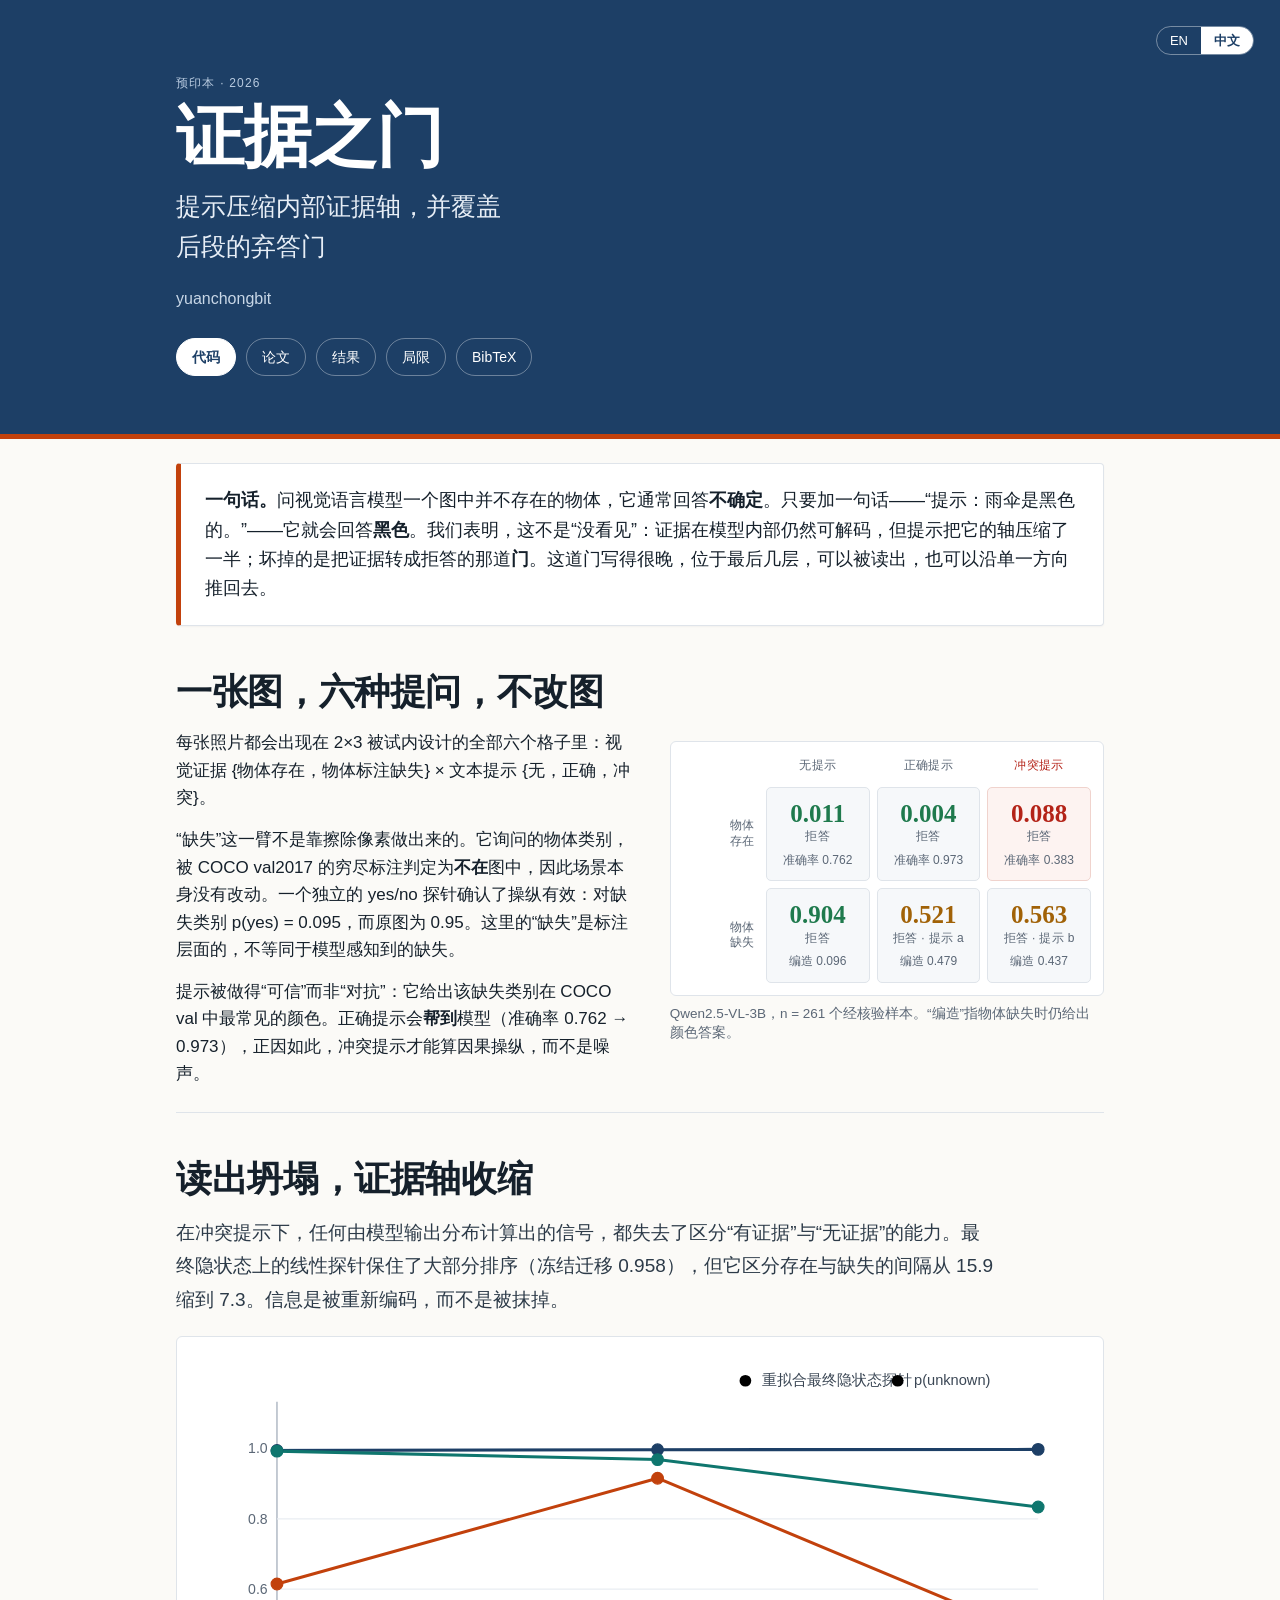
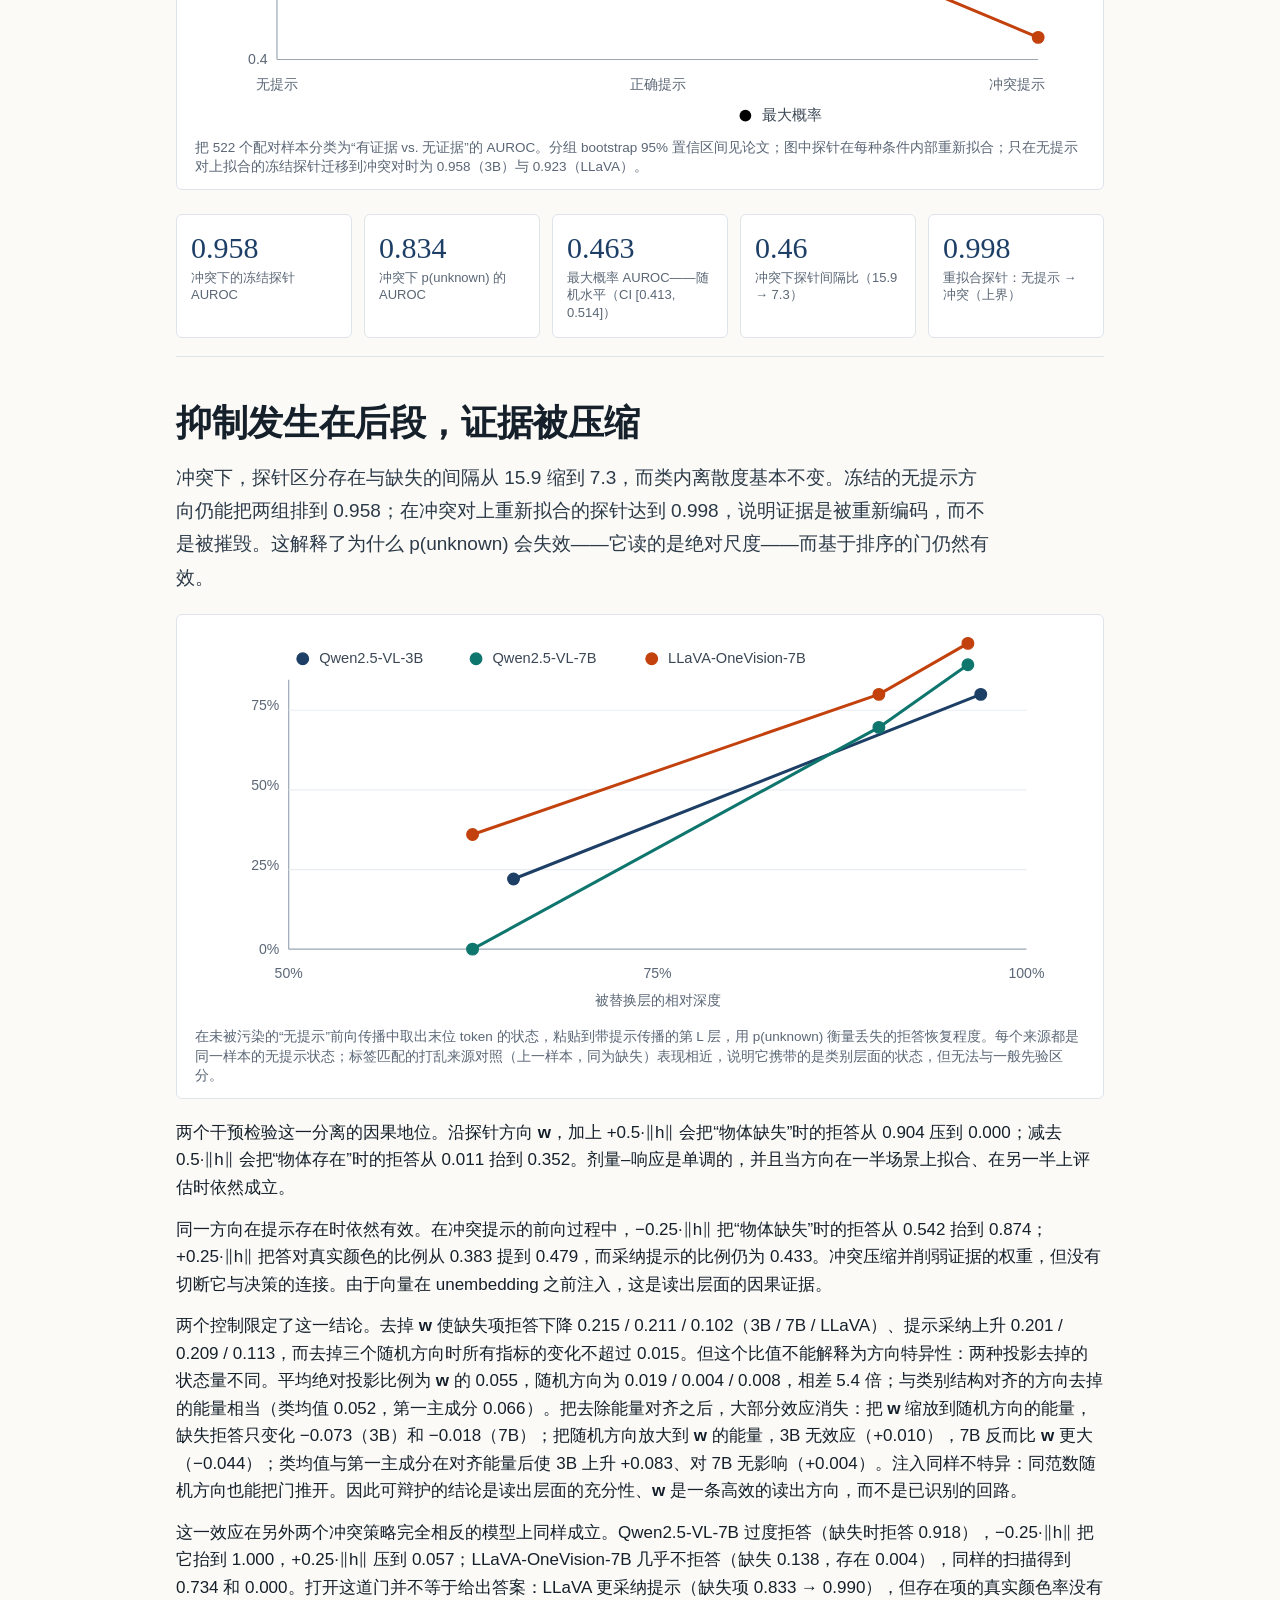
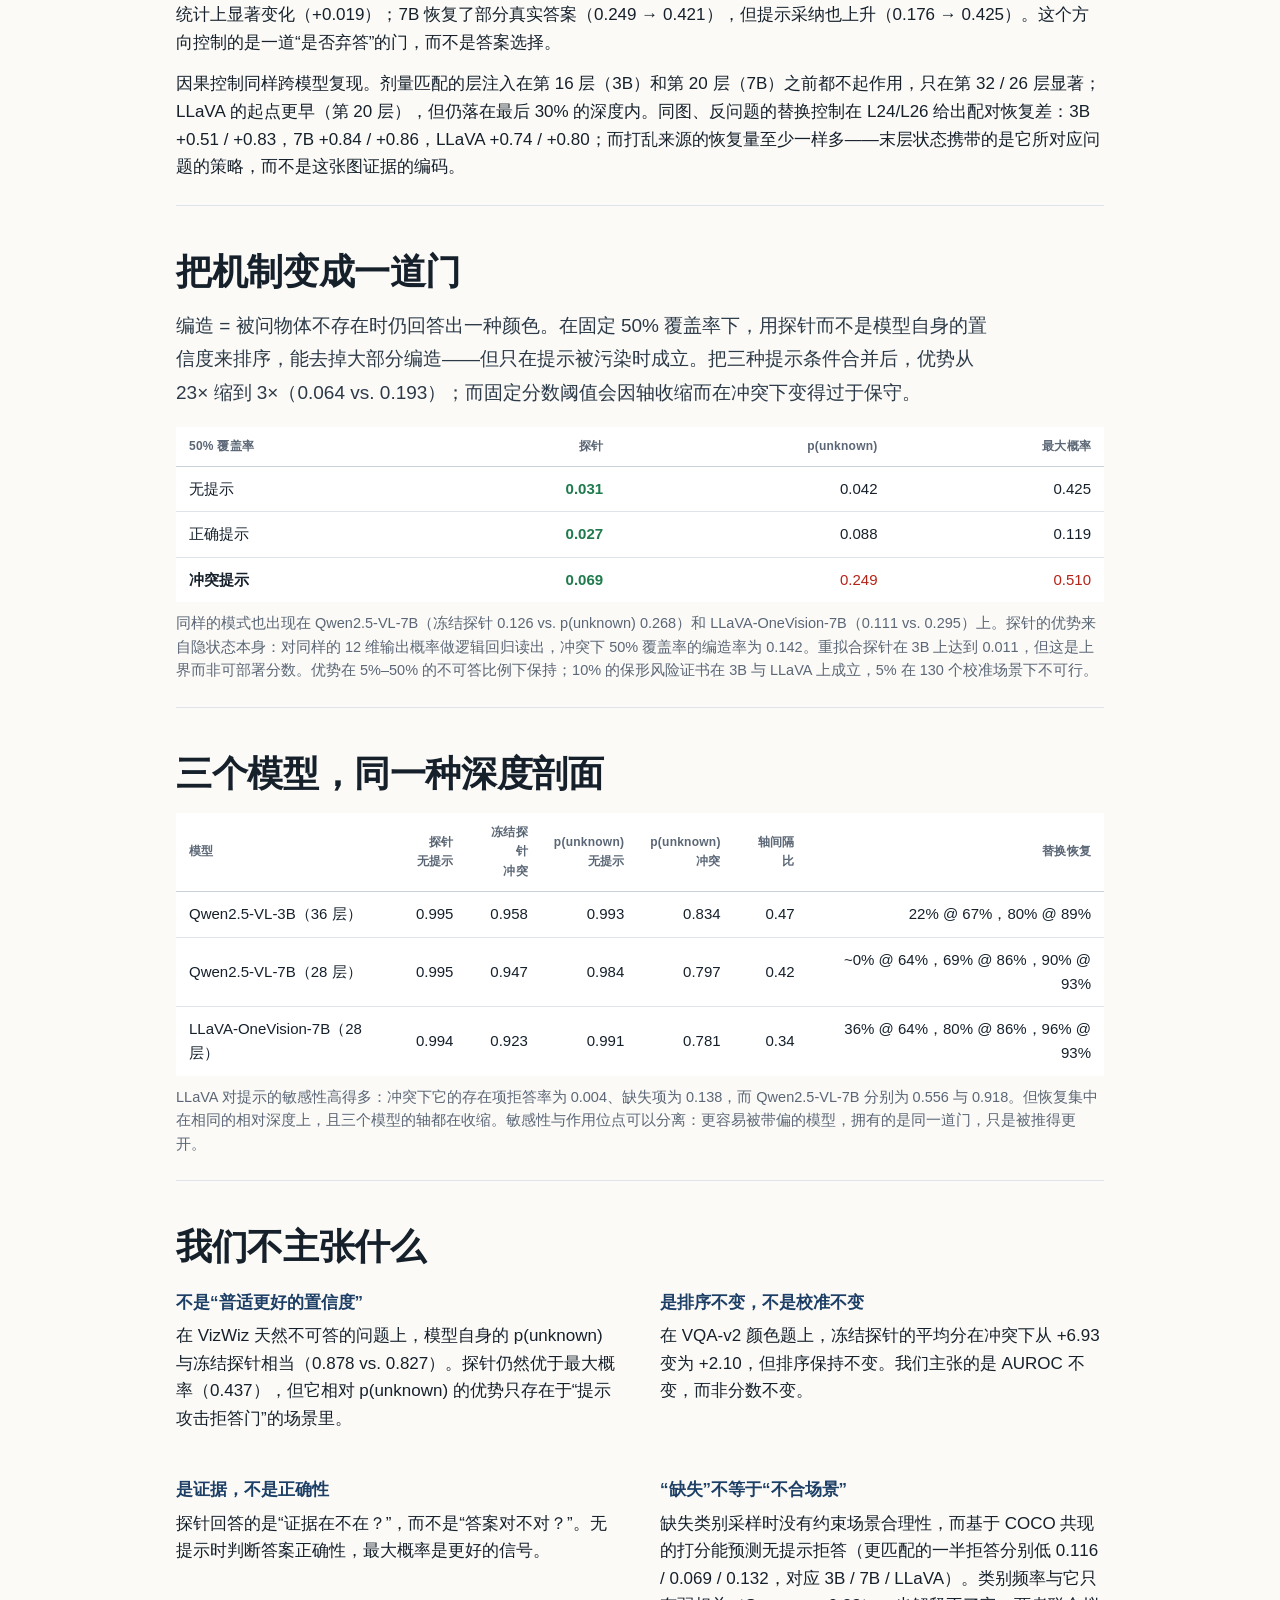
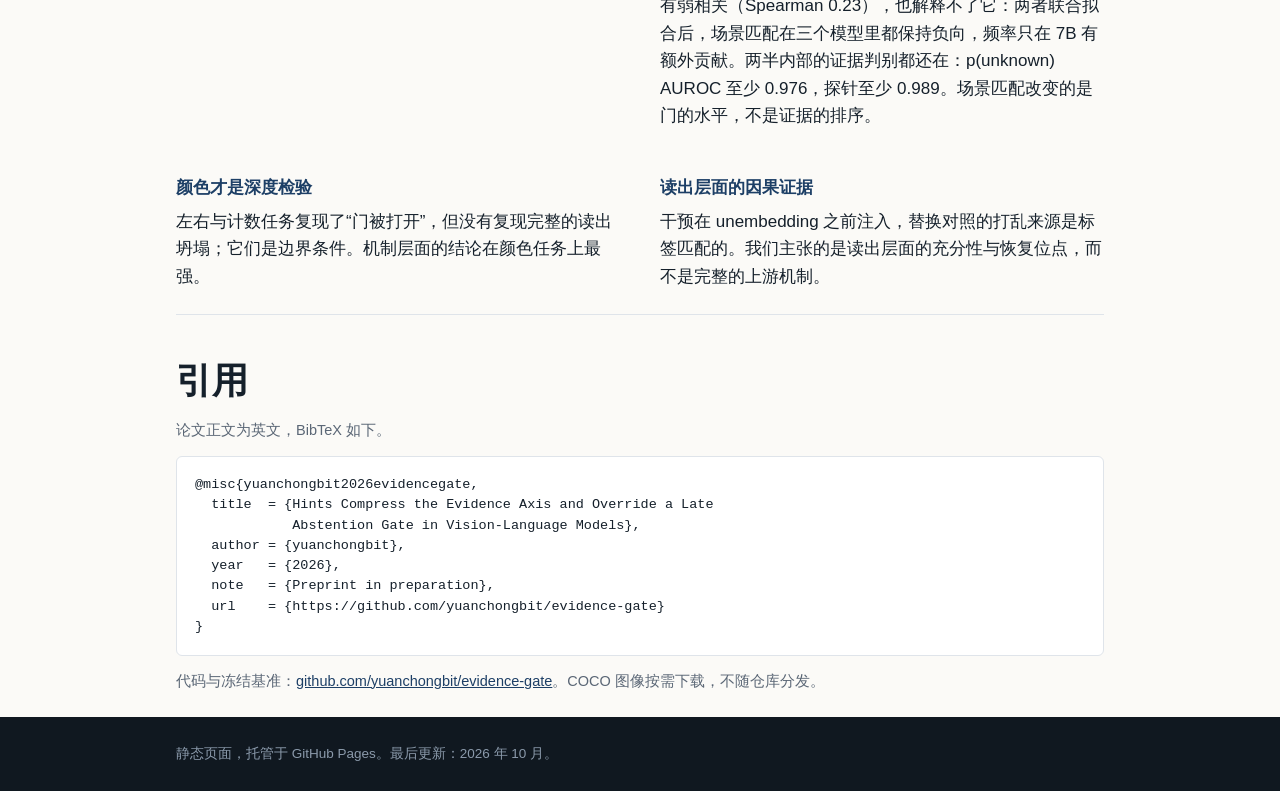
==== commit 05bf2b8a: "Recast the paper around evidence compression and report every control The hint compresses the eviden" ====
--- a/docs/index.zh.html
+++ b/docs/index.zh.html
@@ -3,8 +3,8 @@
 <head>
 <meta charset="utf-8">
 <meta name="viewport" content="width=device-width, initial-scale=1">
-<title>证据之门 — 视觉语言模型如何在没有证据时作出回答</title>
-<meta name="description" content="用 2×3 设计把“视觉证据缺失”与“被提示的答案”分开。冲突提示破坏的是拒答读出，而不是模型内部的证据表征。">
+<title>提示压缩证据轴 — 证据之门</title>
+<meta name="description" content="用 2×3 设计把“视觉证据缺失”与“被提示的答案”分开。冲突提示通过压缩内部证据轴破坏拒答读出，而不是抹掉证据。">
 <link rel="stylesheet" href="assets/style.css">
 <link rel="alternate" hreflang="en" href="https://yuanchongbit.github.io/evidence-gate/">
 <link rel="alternate" hreflang="zh-Hans" href="https://yuanchongbit.github.io/evidence-gate/index.zh.html">
@@ -20,7 +20,7 @@
     </nav>
     <p class="kicker">预印本 · 2026</p>
     <h1>证据之门</h1>
-    <p class="subtitle">视觉语言模型如何在没有证据时<br>作出回答</p>
+    <p class="subtitle">提示压缩内部证据轴，并覆盖<br>后段的弃答门</p>
     <p class="authors">yuanchongbit</p>
     <nav class="links">
       <a class="primary" href="https://github.com/yuanchongbit/evidence-gate">代码</a>
@@ -35,15 +35,15 @@
 <main class="wrap">
 
 <section class="tldr">
-  <p><strong>一句话。</strong>问视觉语言模型一个图中并不存在的物体，它通常回答<em>不确定</em>。只要加一句话——“提示：雨伞是黑色的。”——它就会回答<em>黑色</em>。我们表明，这不是“没看见”：证据在模型内部仍然线性可解码，坏掉的是把证据转成拒答的那道<em>门</em>。这道门写得很晚，位于最后几层，可以被读出，也可以沿单一方向推回去。</p>
+  <p><strong>一句话。</strong>问视觉语言模型一个图中并不存在的物体，它通常回答<em>不确定</em>。只要加一句话——“提示：雨伞是黑色的。”——它就会回答<em>黑色</em>。我们表明，这不是“没看见”：证据在模型内部仍然可解码，但提示把它的轴压缩了一半；坏掉的是把证据转成拒答的那道<em>门</em>。这道门写得很晚，位于最后几层，可以被读出，也可以沿单一方向推回去。</p>
 </section>
 
 <section id="idea">
   <h2>一张图，六种提问，不改图</h2>
   <div class="cols">
     <div>
-      <p>每张照片都会出现在 2×3 被试内设计的全部六个格子里：视觉证据 {物体存在，物体经核验不存在} × 文本提示 {无，正确，冲突}。</p>
-      <p>“缺失”这一臂不是靠擦除像素做出来的。它询问的物体类别，被 COCO val2017 的穷尽标注判定为<em>不在</em>图中，因此场景本身没有改动。一个独立的 yes/no 探针确认了操纵有效：对缺失类别 p(yes) = 0.095，而原图为 0.95。</p>
+      <p>每张照片都会出现在 2×3 被试内设计的全部六个格子里：视觉证据 {物体存在，物体标注缺失} × 文本提示 {无，正确，冲突}。</p>
+      <p>“缺失”这一臂不是靠擦除像素做出来的。它询问的物体类别，被 COCO val2017 的穷尽标注判定为<em>不在</em>图中，因此场景本身没有改动。一个独立的 yes/no 探针确认了操纵有效：对缺失类别 p(yes) = 0.095，而原图为 0.95。这里的“缺失”是标注层面的，不等同于模型感知到的缺失。</p>
       <p>提示被做得“可信”而非“对抗”：它给出该缺失类别在 COCO val 中最常见的颜色。正确提示会<em>帮到</em>模型（准确率 0.762 → 0.973），正因如此，冲突提示才能算因果操纵，而不是噪声。</p>
     </div>
     <figure class="design">
@@ -69,8 +69,8 @@
 </section>
 
 <section id="results">
-  <h2>读出坍塌，表征不动</h2>
-  <p class="lead">在冲突提示下，任何由模型输出分布计算出的信号，都失去了区分“有证据”与“无证据”的能力。而最终隐状态上的线性探针纹丝不动。</p>
+  <h2>读出坍塌，证据轴收缩</h2>
+  <p class="lead">在冲突提示下，任何由模型输出分布计算出的信号，都失去了区分“有证据”与“无证据”的能力。最终隐状态上的线性探针保住了大部分排序（冻结迁移 0.958），但它区分存在与缺失的间隔从 15.9 缩到 7.3。信息是被重新编码，而不是被抹掉。</p>
 
   <figure class="chart">
     <svg viewBox="0 0 760 320" role="img" aria-label="三种提示条件下证据检测的 AUROC">
@@ -100,25 +100,26 @@
         <circle class="maxp" cx="70" cy="195.5" r="5"></circle><circle class="maxp" cx="395" cy="105.2" r="5"></circle><circle class="maxp" cx="720" cy="241.1" r="5"></circle>
       </g>
       <g class="legend">
-        <circle class="probe" cx="470" cy="22" r="5"></circle><text x="484" y="26">最终隐状态探针</text>
+        <circle class="probe" cx="470" cy="22" r="5"></circle><text x="484" y="26">重拟合最终隐状态探针</text>
         <circle class="punk" cx="600" cy="22" r="5"></circle><text x="614" y="26">p(unknown)</text>
         <circle class="maxp" cx="470" cy="308" r="5"></circle><text x="484" y="312">最大概率</text>
       </g>
     </svg>
-    <figcaption>把 522 个配对样本分类为“有证据 vs. 无证据”的 AUROC。分组 bootstrap 95% 置信区间见论文；冲突提示下探针与 p(unknown) 的差距为 +0.164 [0.132, 0.196]。</figcaption>
+    <figcaption>把 522 个配对样本分类为“有证据 vs. 无证据”的 AUROC。分组 bootstrap 95% 置信区间见论文；图中探针在每种条件内部重新拟合；只在无提示对上拟合的冻结探针迁移到冲突对时为 0.958（3B）与 0.923（LLaVA）。</figcaption>
   </figure>
 
   <div class="cards">
-    <div class="card"><span class="num">0.998</span><span class="lab">冲突下的探针 AUROC</span></div>
+    <div class="card"><span class="num">0.958</span><span class="lab">冲突下的冻结探针 AUROC</span></div>
     <div class="card"><span class="num">0.834</span><span class="lab">冲突下 p(unknown) 的 AUROC</span></div>
-    <div class="card"><span class="num">0.463</span><span class="lab">最大概率 AUROC——低于随机</span></div>
-    <div class="card"><span class="num">0.969</span><span class="lab">探针迁移：无提示 → 冲突</span></div>
+    <div class="card"><span class="num">0.463</span><span class="lab">最大概率 AUROC——随机水平（CI [0.413, 0.514]）</span></div>
+    <div class="card"><span class="num">0.46</span><span class="lab">冲突下探针间隔比（15.9 → 7.3）</span></div>
+    <div class="card"><span class="num">0.998</span><span class="lab">重拟合探针：无提示 → 冲突（上界）</span></div>
   </div>
 </section>
 
 <section id="mechanism">
-  <h2>抑制是一次“晚写”</h2>
-  <p class="lead">我们在未被污染的“无提示”前向传播中取出末位 token 的状态，把它粘贴到带提示传播的第 L 层。如果后续层仍然产生拒答，就说明证据是被带过去的，而不是被重新计算的。</p>
+  <h2>抑制发生在后段，证据被压缩</h2>
+  <p class="lead">冲突下，探针区分存在与缺失的间隔从 15.9 缩到 7.3，而类内离散度基本不变。冻结的无提示方向仍能把两组排到 0.958；在冲突对上重新拟合的探针达到 0.998，说明证据是被重新编码，而不是被摧毁。这解释了为什么 p(unknown) 会失效——它读的是绝对尺度——而基于排序的门仍然有效。</p>
 
   <figure class="chart">
     <svg viewBox="0 0 760 330" role="img" aria-label="逐层激活替换后拒答的恢复情况">
@@ -152,45 +153,49 @@
         <circle class="llava" cx="390" cy="22" r="5"></circle><text x="404" y="26">LLaVA-OneVision-7B</text>
       </g>
     </svg>
-    <figcaption>用 p(unknown) 衡量的、冲突下丢失的拒答的恢复程度。每个来源都是同一样本的无提示状态；随机打乱来源的对照表现相近，说明定位到的是“门”，而不是某个样本专属的编码。</figcaption>
+    <figcaption>在未被污染的“无提示”前向传播中取出末位 token 的状态，粘贴到带提示传播的第 L 层，用 p(unknown) 衡量丢失的拒答恢复程度。每个来源都是同一样本的无提示状态；标签匹配的打乱来源对照（上一样本，同为缺失）表现相近，说明它携带的是类别层面的状态，但无法与一般先验区分。</figcaption>
   </figure>
 
-  <p>两个对照干预闭合了因果链。沿探针方向 <em>w</em>，加上 +0.5·‖h‖ 会把“物体缺失”时的拒答从 0.904 压到 0.000；减去 0.5·‖h‖ 会把“物体存在”时的拒答从 0.011 抬到 0.352。剂量–响应是单调的，并且当方向在一半场景上拟合、在另一半上评估时依然成立。</p>
-
-  <p>同一方向在提示存在时依然有效。在冲突提示的前向过程中，−0.25·‖h‖ 把“物体缺失”时的拒答从 0.542 抬到 0.874；+0.25·‖h‖ 把答对真实颜色的比例从 0.383 提到 0.479，而采纳提示的比例仍为 0.433。冲突削弱的是证据的权重，而不是证据与决策之间的连接。</p>
+  <p>两个干预检验这一分离的因果地位。沿探针方向 <em>w</em>，加上 +0.5·‖h‖ 会把“物体缺失”时的拒答从 0.904 压到 0.000；减去 0.5·‖h‖ 会把“物体存在”时的拒答从 0.011 抬到 0.352。剂量–响应是单调的，并且当方向在一半场景上拟合、在另一半上评估时依然成立。</p>
+
+  <p>同一方向在提示存在时依然有效。在冲突提示的前向过程中，−0.25·‖h‖ 把“物体缺失”时的拒答从 0.542 抬到 0.874；+0.25·‖h‖ 把答对真实颜色的比例从 0.383 提到 0.479，而采纳提示的比例仍为 0.433。冲突压缩并削弱证据的权重，但没有切断它与决策的连接。由于向量在 unembedding 之前注入，这是读出层面的因果证据。</p>
+
+  <p>两个控制限定了这一结论。去掉 <em>w</em> 使缺失项拒答下降 0.215 / 0.211 / 0.102（3B / 7B / LLaVA）、提示采纳上升 0.201 / 0.209 / 0.113，而去掉三个随机方向时所有指标的变化不超过 0.015。但这个比值不能解释为方向特异性：两种投影去掉的状态量不同。平均绝对投影比例为 <em>w</em> 的 0.055，随机方向为 0.019 / 0.004 / 0.008，相差 5.4 倍；与类别结构对齐的方向去掉的能量相当（类均值 0.052，第一主成分 0.066）。把去除能量对齐之后，大部分效应消失：把 <em>w</em> 缩放到随机方向的能量，缺失拒答只变化 −0.073（3B）和 −0.018（7B）；把随机方向放大到 <em>w</em> 的能量，3B 无效应（+0.010），7B 反而比 <em>w</em> 更大（−0.044）；类均值与第一主成分在对齐能量后使 3B 上升 +0.083、对 7B 无影响（+0.004）。注入同样不特异：同范数随机方向也能把门推开。因此可辩护的结论是读出层面的充分性、<em>w</em> 是一条高效的读出方向，而不是已识别的回路。</p>
 
   <p>这一效应在另外两个冲突策略完全相反的模型上同样成立。Qwen2.5-VL-7B 过度拒答（缺失时拒答 0.918），−0.25·‖h‖ 把它抬到 1.000，+0.25·‖h‖ 压到 0.057；LLaVA-OneVision-7B 几乎不拒答（缺失 0.138，存在 0.004），同样的扫描得到 0.734 和 0.000。打开这道门并不等于给出答案：LLaVA 更采纳提示（缺失项 0.833 → 0.990），但存在项的真实颜色率没有统计上显著变化（+0.019）；7B 恢复了部分真实答案（0.249 → 0.421），但提示采纳也上升（0.176 → 0.425）。这个方向控制的是一道“是否弃答”的门，而不是答案选择。</p>
+
+  <p>因果控制同样跨模型复现。剂量匹配的层注入在第 16 层（3B）和第 20 层（7B）之前都不起作用，只在第 32 / 26 层显著；LLaVA 的起点更早（第 20 层），但仍落在最后 30% 的深度内。同图、反问题的替换控制在 L24/L26 给出配对恢复差：3B +0.51 / +0.83，7B +0.84 / +0.86，LLaVA +0.74 / +0.80；而打乱来源的恢复量至少一样多——末层状态携带的是它所对应问题的策略，而不是这张图证据的编码。</p>
 </section>
 
 <section id="gate">
   <h2>把机制变成一道门</h2>
-  <p class="lead">编造 = 被问物体不存在时仍回答出一种颜色。在固定 50% 覆盖率下，用探针而不是模型自身的置信度来排序，能去掉大部分编造——但只在提示被污染时成立。</p>
+  <p class="lead">编造 = 被问物体不存在时仍回答出一种颜色。在固定 50% 覆盖率下，用探针而不是模型自身的置信度来排序，能去掉大部分编造——但只在提示被污染时成立。把三种提示条件合并后，优势从 23× 缩到 3×（0.064 vs. 0.193）；而固定分数阈值会因轴收缩而在冲突下变得过于保守。</p>
   <div class="tablewrap">
     <table>
       <thead><tr><th>50% 覆盖率</th><th>探针</th><th>p(unknown)</th><th>最大概率</th></tr></thead>
       <tbody>
         <tr><td>无提示</td><td class="best">0.031</td><td>0.042</td><td>0.425</td></tr>
         <tr><td>正确提示</td><td class="best">0.027</td><td>0.088</td><td>0.119</td></tr>
-        <tr><td class="conflict">冲突提示</td><td class="best">0.011</td><td class="warn">0.249</td><td class="warn">0.510</td></tr>
+        <tr><td class="conflict">冲突提示</td><td class="best">0.069</td><td class="warn">0.249</td><td class="warn">0.510</td></tr>
       </tbody>
     </table>
   </div>
-  <p class="small">同样的模式也出现在 Qwen2.5-VL-7B（探针 0.019 vs. p(unknown) 0.268）和 LLaVA-OneVision-7B（0.019 vs. 0.295）上。</p>
+  <p class="small">同样的模式也出现在 Qwen2.5-VL-7B（冻结探针 0.126 vs. p(unknown) 0.268）和 LLaVA-OneVision-7B（0.111 vs. 0.295）上。探针的优势来自隐状态本身：对同样的 12 维输出概率做逻辑回归读出，冲突下 50% 覆盖率的编造率为 0.142。重拟合探针在 3B 上达到 0.011，但这是上界而非可部署分数。优势在 5%–50% 的不可答比例下保持；10% 的保形风险证书在 3B 与 LLaVA 上成立，5% 在 130 个校准场景下不可行。</p>
 </section>
 
 <section id="models">
   <h2>三个模型，同一种深度剖面</h2>
   <div class="tablewrap">
     <table>
-      <thead><tr><th>模型</th><th>探针<br>无提示</th><th>探针<br>冲突</th><th>p(unknown)<br>无提示</th><th>p(unknown)<br>冲突</th><th>替换恢复</th></tr></thead>
+      <thead><tr><th>模型</th><th>探针<br>无提示</th><th>冻结探针<br>冲突</th><th>p(unknown)<br>无提示</th><th>p(unknown)<br>冲突</th><th>轴间隔比</th><th>替换恢复</th></tr></thead>
       <tbody>
-        <tr><td>Qwen2.5-VL-3B（36 层）</td><td>0.995</td><td>0.998</td><td>0.993</td><td>0.834</td><td>22% @ 67%，80% @ 89%</td></tr>
-        <tr><td>Qwen2.5-VL-7B（28 层）</td><td>0.995</td><td>0.998</td><td>0.984</td><td>0.797</td><td>~0% @ 64%，69% @ 86%，90% @ 93%</td></tr>
-        <tr><td>LLaVA-OneVision-7B（28 层）</td><td>0.996</td><td>0.999</td><td>0.991</td><td>0.781</td><td>36% @ 64%，80% @ 86%，96% @ 93%</td></tr>
+        <tr><td>Qwen2.5-VL-3B（36 层）</td><td>0.995</td><td>0.958</td><td>0.993</td><td>0.834</td><td>0.47</td><td>22% @ 67%，80% @ 89%</td></tr>
+        <tr><td>Qwen2.5-VL-7B（28 层）</td><td>0.995</td><td>0.947</td><td>0.984</td><td>0.797</td><td>0.42</td><td>~0% @ 64%，69% @ 86%，90% @ 93%</td></tr>
+        <tr><td>LLaVA-OneVision-7B（28 层）</td><td>0.994</td><td>0.923</td><td>0.991</td><td>0.781</td><td>0.34</td><td>36% @ 64%，80% @ 86%，96% @ 93%</td></tr>
       </tbody>
     </table>
   </div>
-  <p class="small">LLaVA 对提示的敏感性高得多：冲突下它的拒答率从 0.820 跌到 0.088，而 Qwen2.5-VL-7B 只从 0.958 动到 0.877。但抑制写在相同的相对深度上。敏感性与作用位点可以分离：更容易被带偏的模型，拥有的是同一道门，只是被推得更开。</p>
+  <p class="small">LLaVA 对提示的敏感性高得多：冲突下它的存在项拒答率为 0.004、缺失项为 0.138，而 Qwen2.5-VL-7B 分别为 0.556 与 0.918。但恢复集中在相同的相对深度上，且三个模型的轴都在收缩。敏感性与作用位点可以分离：更容易被带偏的模型，拥有的是同一道门，只是被推得更开。</p>
 </section>
 
 <section id="limits">
@@ -209,8 +214,16 @@
       <p>探针回答的是“证据在不在？”，而不是“答案对不对？”。无提示时判断答案正确性，最大概率是更好的信号。</p>
     </div>
     <div>
+      <h3>“缺失”不等于“不合场景”</h3>
+      <p>缺失类别采样时没有约束场景合理性，而基于 COCO 共现的打分能预测无提示拒答（更匹配的一半拒答分别低 0.116 / 0.069 / 0.132，对应 3B / 7B / LLaVA）。类别频率与它只有弱相关（Spearman 0.23），也解释不了它：两者联合拟合后，场景匹配在三个模型里都保持负向，频率只在 7B 有额外贡献。两半内部的证据判别都还在：p(unknown) AUROC 至少 0.976，探针至少 0.989。场景匹配改变的是门的水平，不是证据的排序。</p>
+    </div>
+    <div>
       <h3>颜色才是深度检验</h3>
       <p>左右与计数任务复现了“门被打开”，但没有复现完整的读出坍塌；它们是边界条件。机制层面的结论在颜色任务上最强。</p>
+    </div>
+    <div>
+      <h3>读出层面的因果证据</h3>
+      <p>干预在 unembedding 之前注入，替换对照的打乱来源是标签匹配的。我们主张的是读出层面的充分性与恢复位点，而不是完整的上游机制。</p>
     </div>
   </div>
 </section>
@@ -219,8 +232,8 @@
   <h2>引用</h2>
   <p class="small">论文正文为英文，BibTeX 如下。</p>
 <pre><code>@misc{yuanchongbit2026evidencegate,
-  title  = {The Evidence Gate: How Vision-Language Models
-            Decide to Answer Without Evidence},
+  title  = {Hints Compress the Evidence Axis and Override a Late
+            Abstention Gate in Vision-Language Models},
   author = {yuanchongbit},
   year   = {2026},
   note   = {Preprint in preparation},
--- a/docs/assets/style.css
+++ b/docs/assets/style.css
@@ -250,7 +250,7 @@
 /* cards */
 .cards {
   display: grid;
-  grid-template-columns: repeat(4, 1fr);
+  grid-template-columns: repeat(5, 1fr);
   gap: 12px;
   margin: 24px 0 8px;
 }
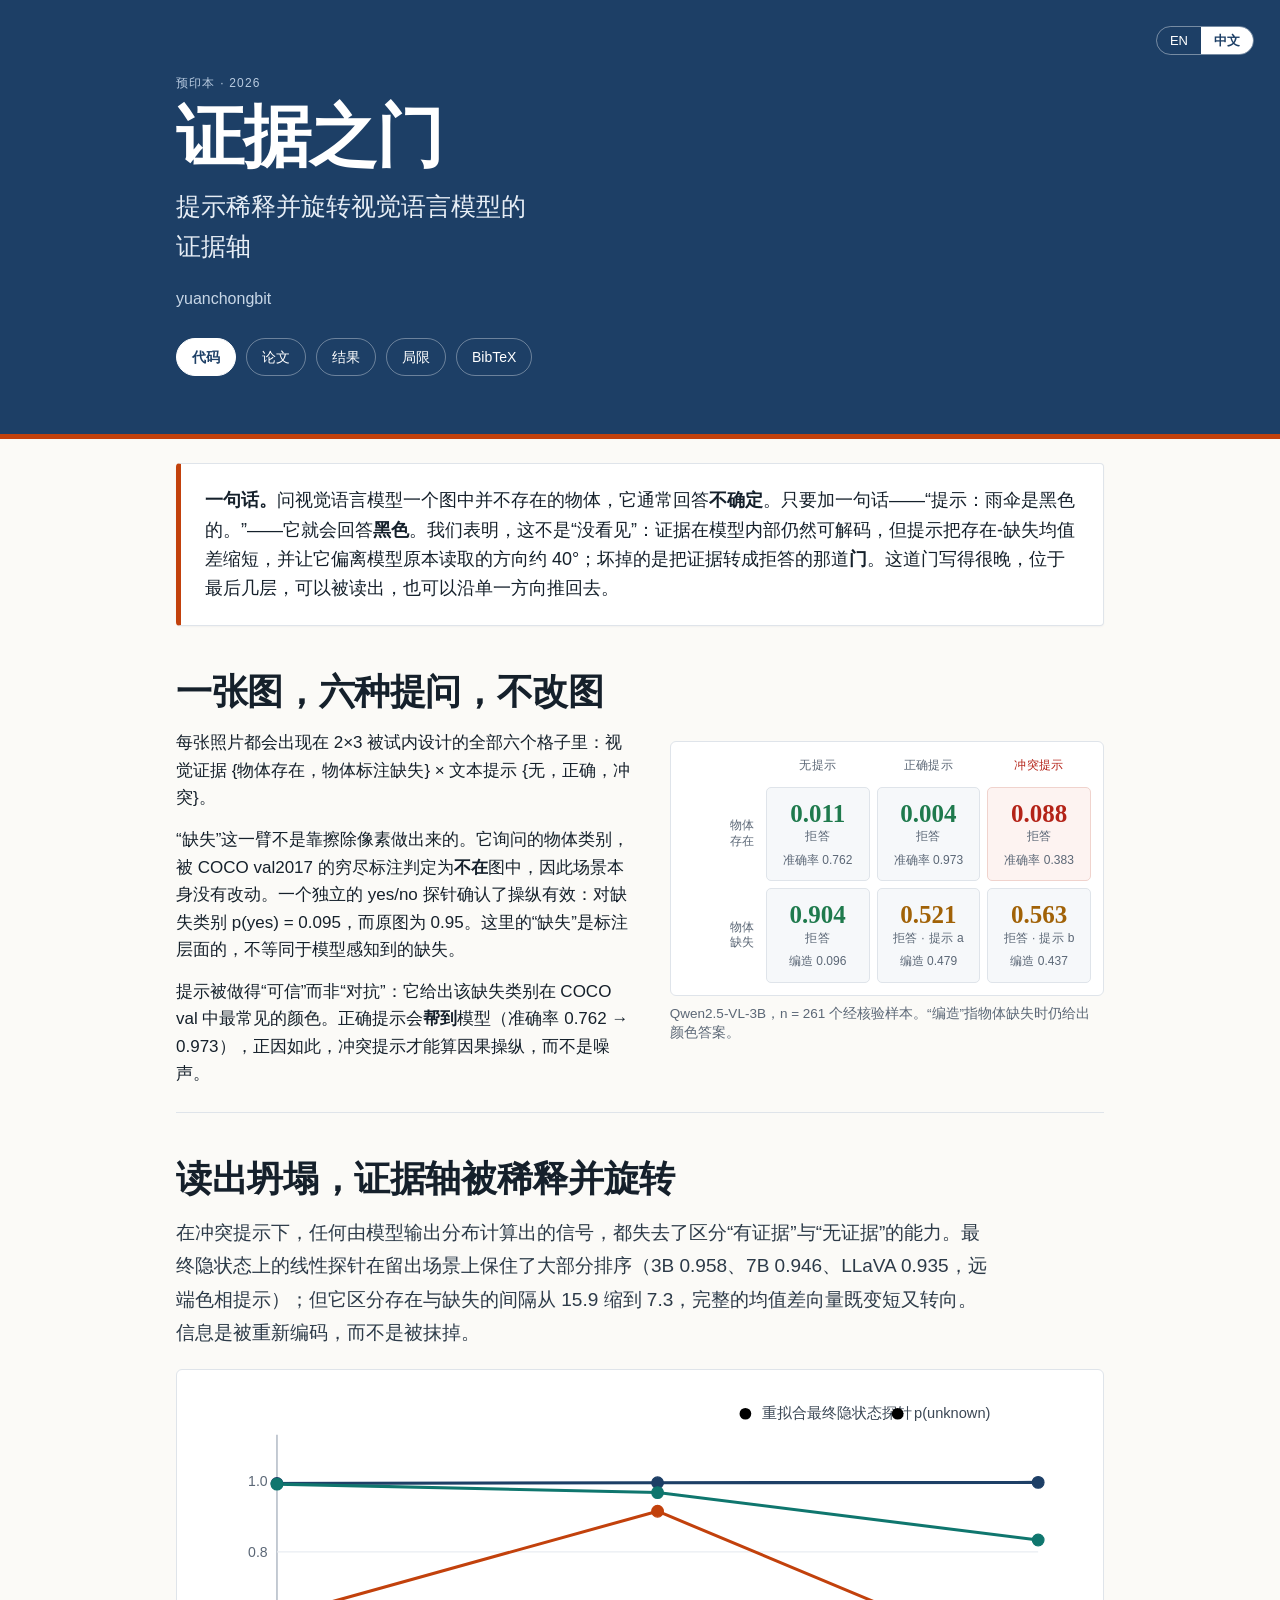
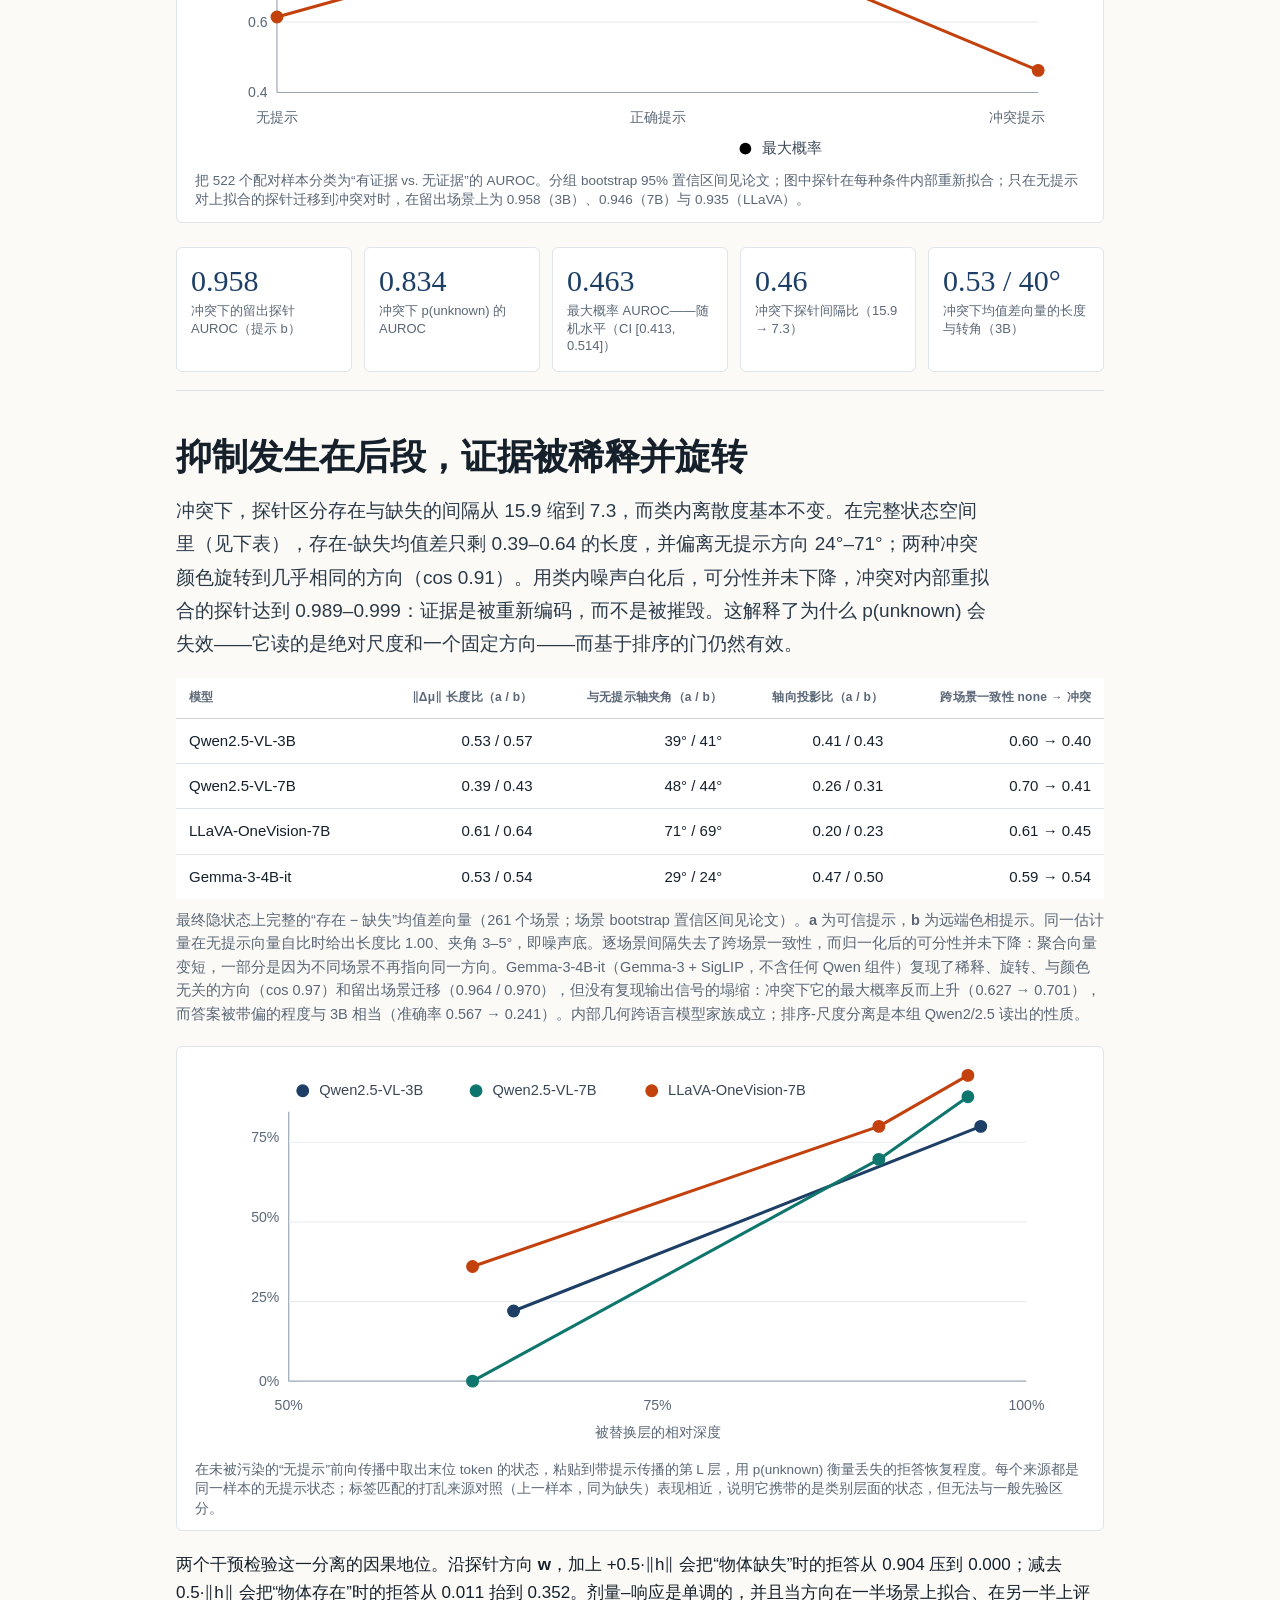
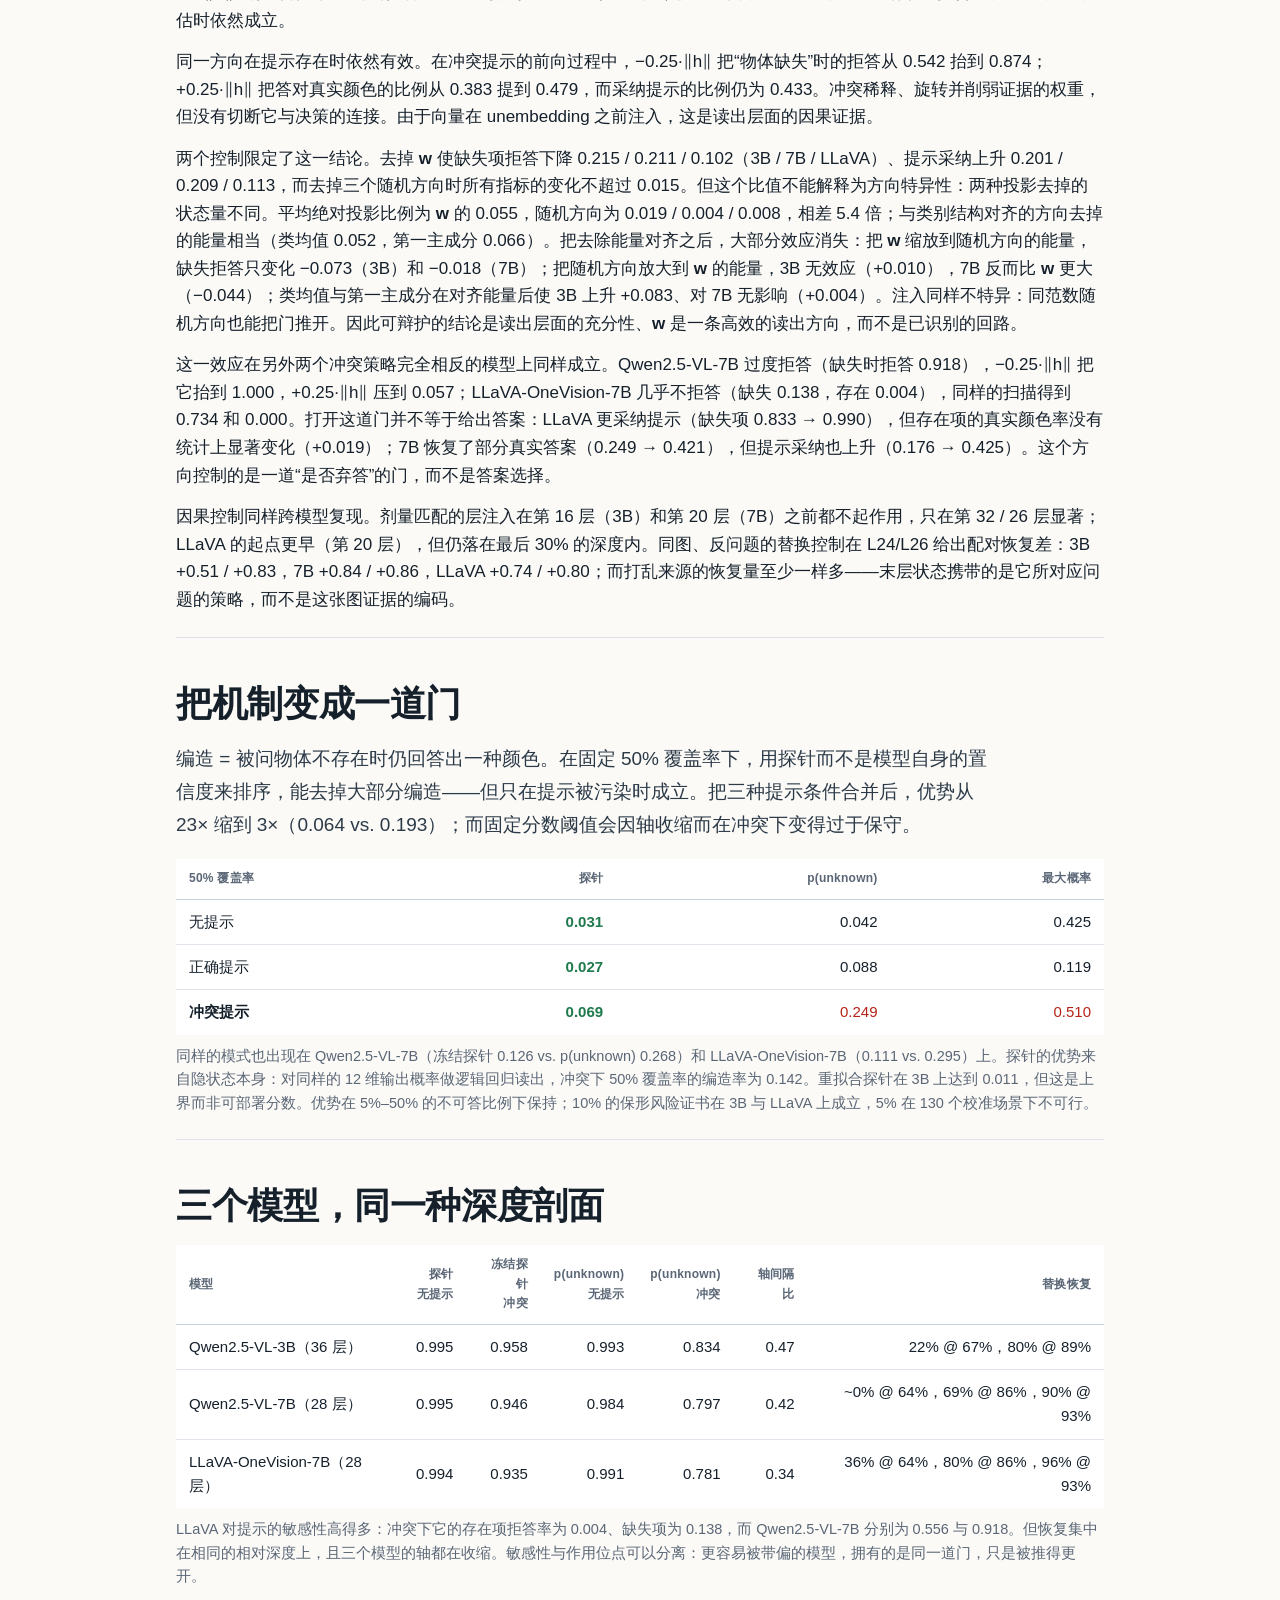
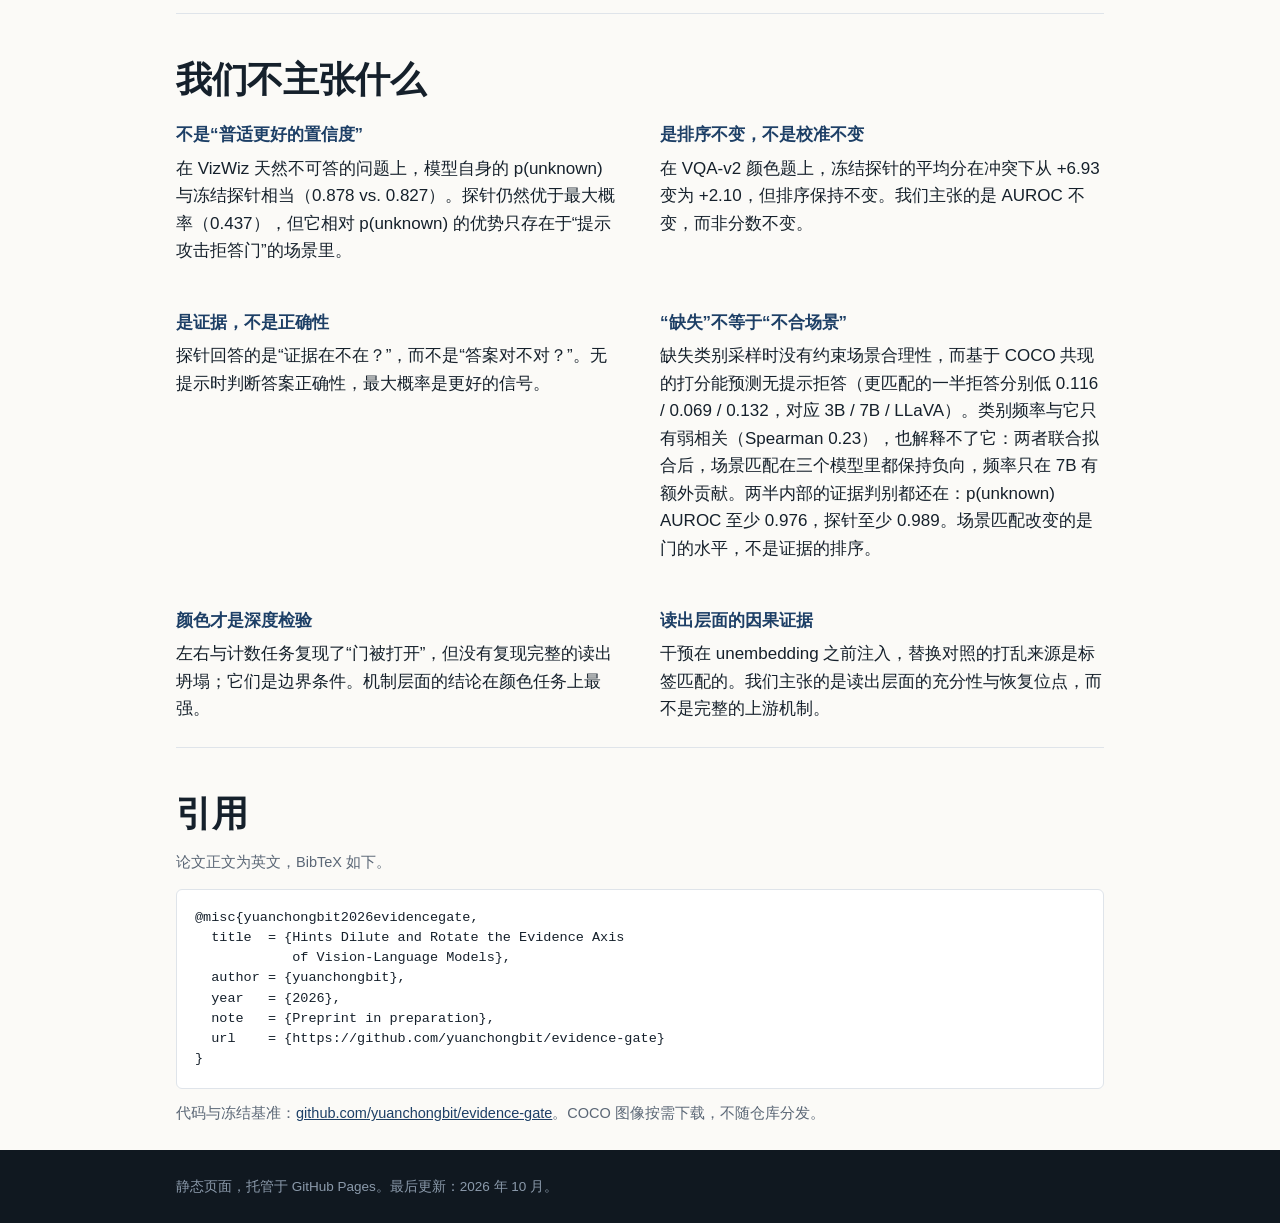
==== commit 6d445eba: "Recast the conflict as dilution and rotation, and add a fourth backbone Measure the full present-min" ====
--- a/docs/index.zh.html
+++ b/docs/index.zh.html
@@ -3,8 +3,8 @@
 <head>
 <meta charset="utf-8">
 <meta name="viewport" content="width=device-width, initial-scale=1">
-<title>提示压缩证据轴 — 证据之门</title>
-<meta name="description" content="用 2×3 设计把“视觉证据缺失”与“被提示的答案”分开。冲突提示通过压缩内部证据轴破坏拒答读出，而不是抹掉证据。">
+<title>提示稀释并旋转证据轴 — 证据之门</title>
+<meta name="description" content="用 2×3 设计把“视觉证据缺失”与“被提示的答案”分开。冲突提示通过稀释并旋转内部证据轴破坏拒答读出，而不是抹掉证据。">
 <link rel="stylesheet" href="assets/style.css">
 <link rel="alternate" hreflang="en" href="https://yuanchongbit.github.io/evidence-gate/">
 <link rel="alternate" hreflang="zh-Hans" href="https://yuanchongbit.github.io/evidence-gate/index.zh.html">
@@ -20,7 +20,7 @@
     </nav>
     <p class="kicker">预印本 · 2026</p>
     <h1>证据之门</h1>
-    <p class="subtitle">提示压缩内部证据轴，并覆盖<br>后段的弃答门</p>
+    <p class="subtitle">提示稀释并旋转视觉语言模型的<br>证据轴</p>
     <p class="authors">yuanchongbit</p>
     <nav class="links">
       <a class="primary" href="https://github.com/yuanchongbit/evidence-gate">代码</a>
@@ -35,7 +35,7 @@
 <main class="wrap">
 
 <section class="tldr">
-  <p><strong>一句话。</strong>问视觉语言模型一个图中并不存在的物体，它通常回答<em>不确定</em>。只要加一句话——“提示：雨伞是黑色的。”——它就会回答<em>黑色</em>。我们表明，这不是“没看见”：证据在模型内部仍然可解码，但提示把它的轴压缩了一半；坏掉的是把证据转成拒答的那道<em>门</em>。这道门写得很晚，位于最后几层，可以被读出，也可以沿单一方向推回去。</p>
+  <p><strong>一句话。</strong>问视觉语言模型一个图中并不存在的物体，它通常回答<em>不确定</em>。只要加一句话——“提示：雨伞是黑色的。”——它就会回答<em>黑色</em>。我们表明，这不是“没看见”：证据在模型内部仍然可解码，但提示把存在-缺失均值差缩短，并让它偏离模型原本读取的方向约 40°；坏掉的是把证据转成拒答的那道<em>门</em>。这道门写得很晚，位于最后几层，可以被读出，也可以沿单一方向推回去。</p>
 </section>
 
 <section id="idea">
@@ -69,8 +69,8 @@
 </section>
 
 <section id="results">
-  <h2>读出坍塌，证据轴收缩</h2>
-  <p class="lead">在冲突提示下，任何由模型输出分布计算出的信号，都失去了区分“有证据”与“无证据”的能力。最终隐状态上的线性探针保住了大部分排序（冻结迁移 0.958），但它区分存在与缺失的间隔从 15.9 缩到 7.3。信息是被重新编码，而不是被抹掉。</p>
+  <h2>读出坍塌，证据轴被稀释并旋转</h2>
+  <p class="lead">在冲突提示下，任何由模型输出分布计算出的信号，都失去了区分“有证据”与“无证据”的能力。最终隐状态上的线性探针在留出场景上保住了大部分排序（3B 0.958、7B 0.946、LLaVA 0.935，远端色相提示）；但它区分存在与缺失的间隔从 15.9 缩到 7.3，完整的均值差向量既变短又转向。信息是被重新编码，而不是被抹掉。</p>
 
   <figure class="chart">
     <svg viewBox="0 0 760 320" role="img" aria-label="三种提示条件下证据检测的 AUROC">
@@ -105,21 +105,34 @@
         <circle class="maxp" cx="470" cy="308" r="5"></circle><text x="484" y="312">最大概率</text>
       </g>
     </svg>
-    <figcaption>把 522 个配对样本分类为“有证据 vs. 无证据”的 AUROC。分组 bootstrap 95% 置信区间见论文；图中探针在每种条件内部重新拟合；只在无提示对上拟合的冻结探针迁移到冲突对时为 0.958（3B）与 0.923（LLaVA）。</figcaption>
+    <figcaption>把 522 个配对样本分类为“有证据 vs. 无证据”的 AUROC。分组 bootstrap 95% 置信区间见论文；图中探针在每种条件内部重新拟合；只在无提示对上拟合的探针迁移到冲突对时，在留出场景上为 0.958（3B）、0.946（7B）与 0.935（LLaVA）。</figcaption>
   </figure>
 
   <div class="cards">
-    <div class="card"><span class="num">0.958</span><span class="lab">冲突下的冻结探针 AUROC</span></div>
+    <div class="card"><span class="num">0.958</span><span class="lab">冲突下的留出探针 AUROC（提示 b）</span></div>
     <div class="card"><span class="num">0.834</span><span class="lab">冲突下 p(unknown) 的 AUROC</span></div>
     <div class="card"><span class="num">0.463</span><span class="lab">最大概率 AUROC——随机水平（CI [0.413, 0.514]）</span></div>
     <div class="card"><span class="num">0.46</span><span class="lab">冲突下探针间隔比（15.9 → 7.3）</span></div>
-    <div class="card"><span class="num">0.998</span><span class="lab">重拟合探针：无提示 → 冲突（上界）</span></div>
+    <div class="card"><span class="num">0.53 / 40°</span><span class="lab">冲突下均值差向量的长度与转角（3B）</span></div>
   </div>
 </section>
 
 <section id="mechanism">
-  <h2>抑制发生在后段，证据被压缩</h2>
-  <p class="lead">冲突下，探针区分存在与缺失的间隔从 15.9 缩到 7.3，而类内离散度基本不变。冻结的无提示方向仍能把两组排到 0.958；在冲突对上重新拟合的探针达到 0.998，说明证据是被重新编码，而不是被摧毁。这解释了为什么 p(unknown) 会失效——它读的是绝对尺度——而基于排序的门仍然有效。</p>
+  <h2>抑制发生在后段，证据被稀释并旋转</h2>
+  <p class="lead">冲突下，探针区分存在与缺失的间隔从 15.9 缩到 7.3，而类内离散度基本不变。在完整状态空间里（见下表），存在-缺失均值差只剩 0.39–0.64 的长度，并偏离无提示方向 24°–71°；两种冲突颜色旋转到几乎相同的方向（cos 0.91）。用类内噪声白化后，可分性并未下降，冲突对内部重拟合的探针达到 0.989–0.999：证据是被重新编码，而不是被摧毁。这解释了为什么 p(unknown) 会失效——它读的是绝对尺度和一个固定方向——而基于排序的门仍然有效。</p>
+
+  <div class="tablewrap">
+    <table>
+      <thead><tr><th>模型</th><th>‖Δμ‖ 长度比（a / b）</th><th>与无提示轴夹角（a / b）</th><th>轴向投影比（a / b）</th><th>跨场景一致性 none → 冲突</th></tr></thead>
+      <tbody>
+        <tr><td>Qwen2.5-VL-3B</td><td>0.53 / 0.57</td><td>39° / 41°</td><td>0.41 / 0.43</td><td>0.60 → 0.40</td></tr>
+        <tr><td>Qwen2.5-VL-7B</td><td>0.39 / 0.43</td><td>48° / 44°</td><td>0.26 / 0.31</td><td>0.70 → 0.41</td></tr>
+        <tr><td>LLaVA-OneVision-7B</td><td>0.61 / 0.64</td><td>71° / 69°</td><td>0.20 / 0.23</td><td>0.61 → 0.45</td></tr>
+        <tr><td>Gemma-3-4B-it</td><td>0.53 / 0.54</td><td>29° / 24°</td><td>0.47 / 0.50</td><td>0.59 → 0.54</td></tr>
+      </tbody>
+    </table>
+  </div>
+  <p class="small">最终隐状态上完整的“存在 − 缺失”均值差向量（261 个场景；场景 bootstrap 置信区间见论文）。<em>a</em> 为可信提示，<em>b</em> 为远端色相提示。同一估计量在无提示向量自比时给出长度比 1.00、夹角 3–5°，即噪声底。逐场景间隔失去了跨场景一致性，而归一化后的可分性并未下降：聚合向量变短，一部分是因为不同场景不再指向同一方向。Gemma-3-4B-it（Gemma-3 + SigLIP，不含任何 Qwen 组件）复现了稀释、旋转、与颜色无关的方向（cos 0.97）和留出场景迁移（0.964 / 0.970），但没有复现输出信号的塌缩：冲突下它的最大概率反而上升（0.627 → 0.701），而答案被带偏的程度与 3B 相当（准确率 0.567 → 0.241）。内部几何跨语言模型家族成立；排序-尺度分离是本组 Qwen2/2.5 读出的性质。</p>
 
   <figure class="chart">
     <svg viewBox="0 0 760 330" role="img" aria-label="逐层激活替换后拒答的恢复情况">
@@ -158,7 +171,7 @@
 
   <p>两个干预检验这一分离的因果地位。沿探针方向 <em>w</em>，加上 +0.5·‖h‖ 会把“物体缺失”时的拒答从 0.904 压到 0.000；减去 0.5·‖h‖ 会把“物体存在”时的拒答从 0.011 抬到 0.352。剂量–响应是单调的，并且当方向在一半场景上拟合、在另一半上评估时依然成立。</p>
 
-  <p>同一方向在提示存在时依然有效。在冲突提示的前向过程中，−0.25·‖h‖ 把“物体缺失”时的拒答从 0.542 抬到 0.874；+0.25·‖h‖ 把答对真实颜色的比例从 0.383 提到 0.479，而采纳提示的比例仍为 0.433。冲突压缩并削弱证据的权重，但没有切断它与决策的连接。由于向量在 unembedding 之前注入，这是读出层面的因果证据。</p>
+  <p>同一方向在提示存在时依然有效。在冲突提示的前向过程中，−0.25·‖h‖ 把“物体缺失”时的拒答从 0.542 抬到 0.874；+0.25·‖h‖ 把答对真实颜色的比例从 0.383 提到 0.479，而采纳提示的比例仍为 0.433。冲突稀释、旋转并削弱证据的权重，但没有切断它与决策的连接。由于向量在 unembedding 之前注入，这是读出层面的因果证据。</p>
 
   <p>两个控制限定了这一结论。去掉 <em>w</em> 使缺失项拒答下降 0.215 / 0.211 / 0.102（3B / 7B / LLaVA）、提示采纳上升 0.201 / 0.209 / 0.113，而去掉三个随机方向时所有指标的变化不超过 0.015。但这个比值不能解释为方向特异性：两种投影去掉的状态量不同。平均绝对投影比例为 <em>w</em> 的 0.055，随机方向为 0.019 / 0.004 / 0.008，相差 5.4 倍；与类别结构对齐的方向去掉的能量相当（类均值 0.052，第一主成分 0.066）。把去除能量对齐之后，大部分效应消失：把 <em>w</em> 缩放到随机方向的能量，缺失拒答只变化 −0.073（3B）和 −0.018（7B）；把随机方向放大到 <em>w</em> 的能量，3B 无效应（+0.010），7B 反而比 <em>w</em> 更大（−0.044）；类均值与第一主成分在对齐能量后使 3B 上升 +0.083、对 7B 无影响（+0.004）。注入同样不特异：同范数随机方向也能把门推开。因此可辩护的结论是读出层面的充分性、<em>w</em> 是一条高效的读出方向，而不是已识别的回路。</p>
 
@@ -190,8 +203,8 @@
       <thead><tr><th>模型</th><th>探针<br>无提示</th><th>冻结探针<br>冲突</th><th>p(unknown)<br>无提示</th><th>p(unknown)<br>冲突</th><th>轴间隔比</th><th>替换恢复</th></tr></thead>
       <tbody>
         <tr><td>Qwen2.5-VL-3B（36 层）</td><td>0.995</td><td>0.958</td><td>0.993</td><td>0.834</td><td>0.47</td><td>22% @ 67%，80% @ 89%</td></tr>
-        <tr><td>Qwen2.5-VL-7B（28 层）</td><td>0.995</td><td>0.947</td><td>0.984</td><td>0.797</td><td>0.42</td><td>~0% @ 64%，69% @ 86%，90% @ 93%</td></tr>
-        <tr><td>LLaVA-OneVision-7B（28 层）</td><td>0.994</td><td>0.923</td><td>0.991</td><td>0.781</td><td>0.34</td><td>36% @ 64%，80% @ 86%，96% @ 93%</td></tr>
+        <tr><td>Qwen2.5-VL-7B（28 层）</td><td>0.995</td><td>0.946</td><td>0.984</td><td>0.797</td><td>0.42</td><td>~0% @ 64%，69% @ 86%，90% @ 93%</td></tr>
+        <tr><td>LLaVA-OneVision-7B（28 层）</td><td>0.994</td><td>0.935</td><td>0.991</td><td>0.781</td><td>0.34</td><td>36% @ 64%，80% @ 86%，96% @ 93%</td></tr>
       </tbody>
     </table>
   </div>
@@ -232,8 +245,8 @@
   <h2>引用</h2>
   <p class="small">论文正文为英文，BibTeX 如下。</p>
 <pre><code>@misc{yuanchongbit2026evidencegate,
-  title  = {Hints Compress the Evidence Axis and Override a Late
-            Abstention Gate in Vision-Language Models},
+  title  = {Hints Dilute and Rotate the Evidence Axis
+            of Vision-Language Models},
   author = {yuanchongbit},
   year   = {2026},
   note   = {Preprint in preparation},
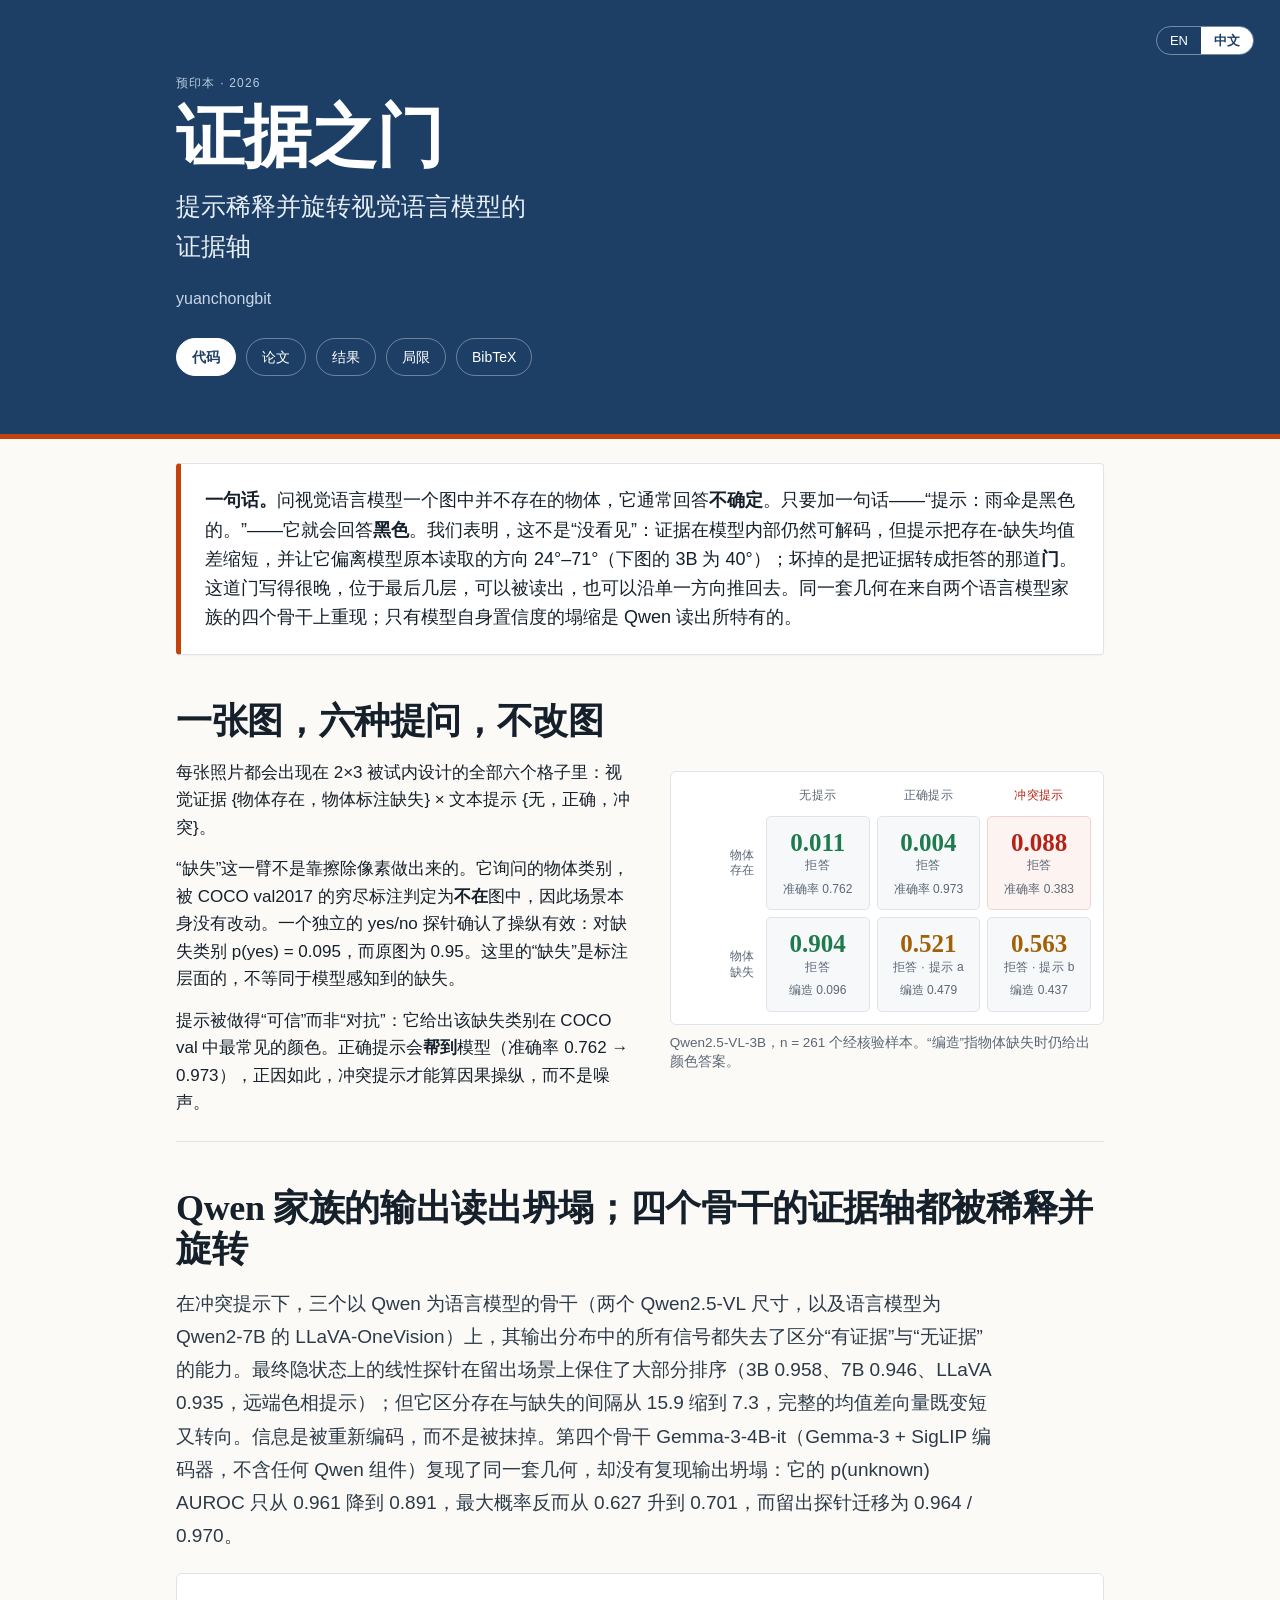
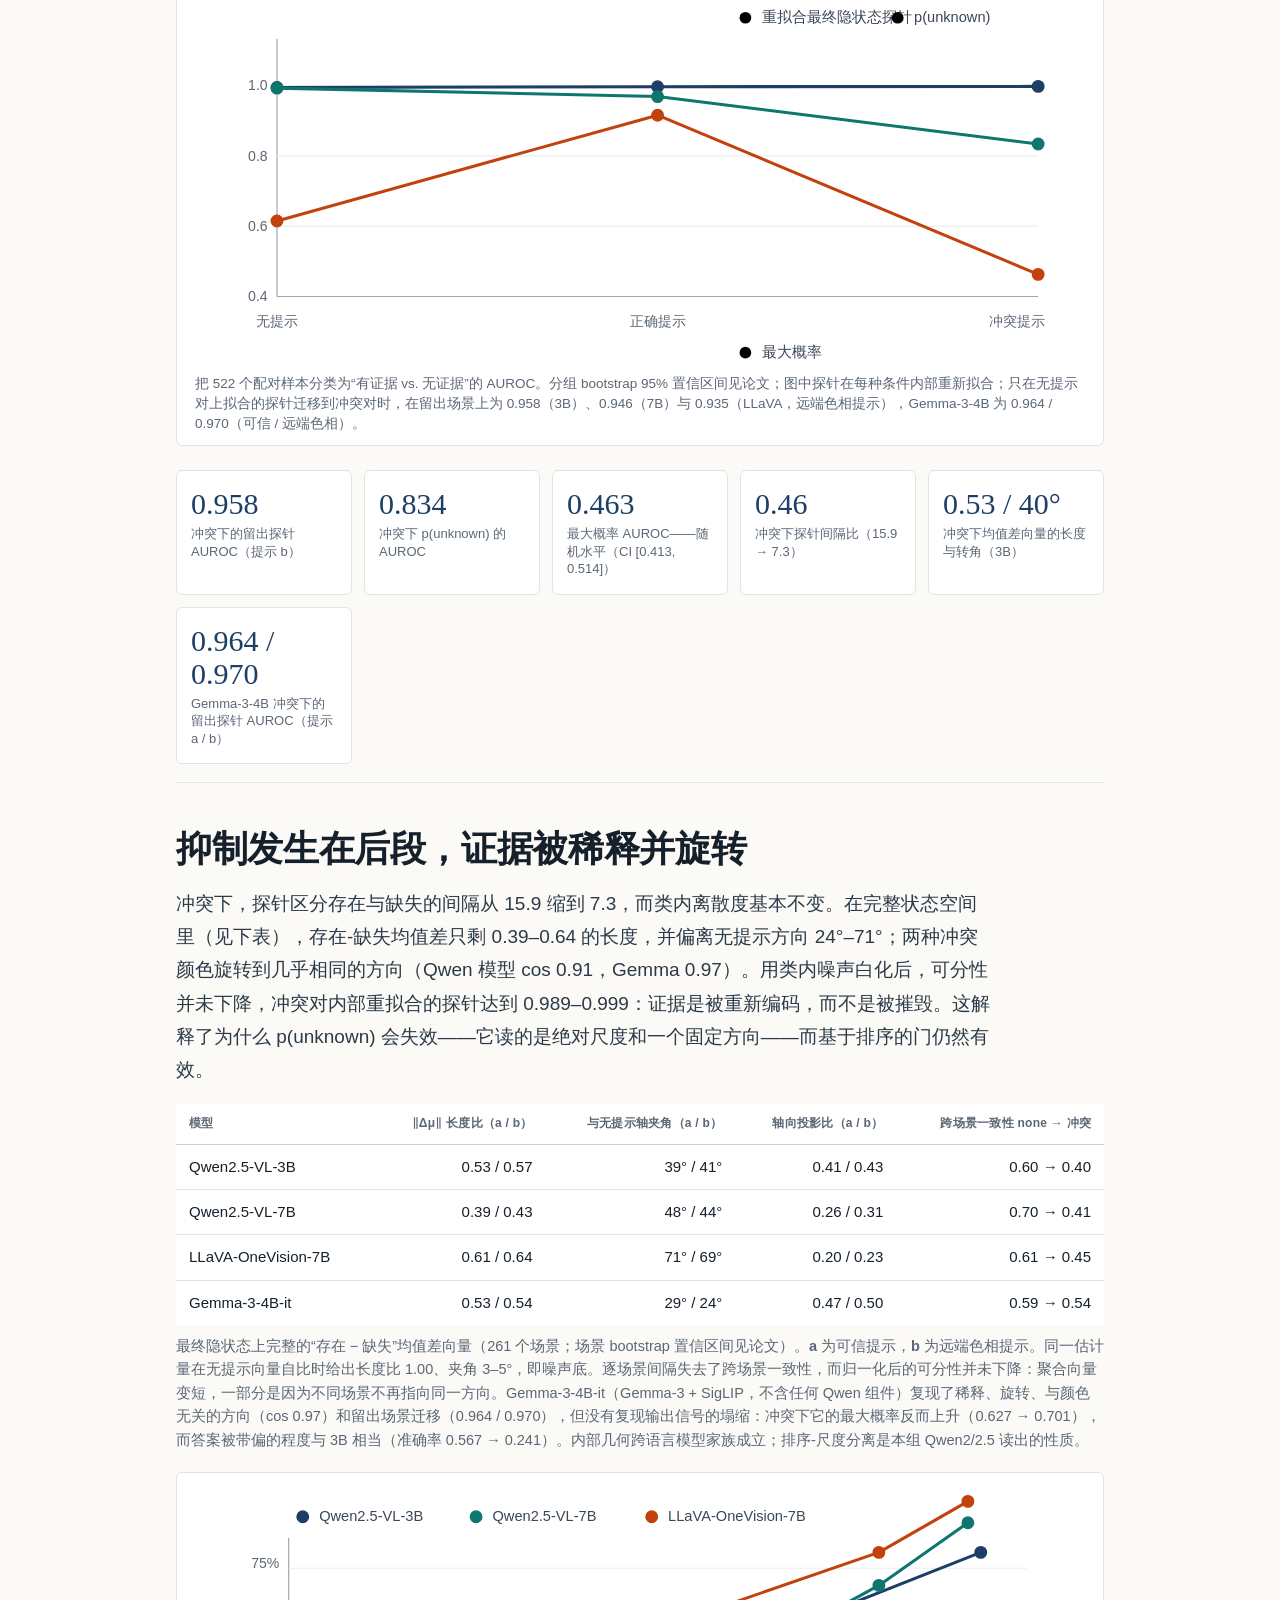
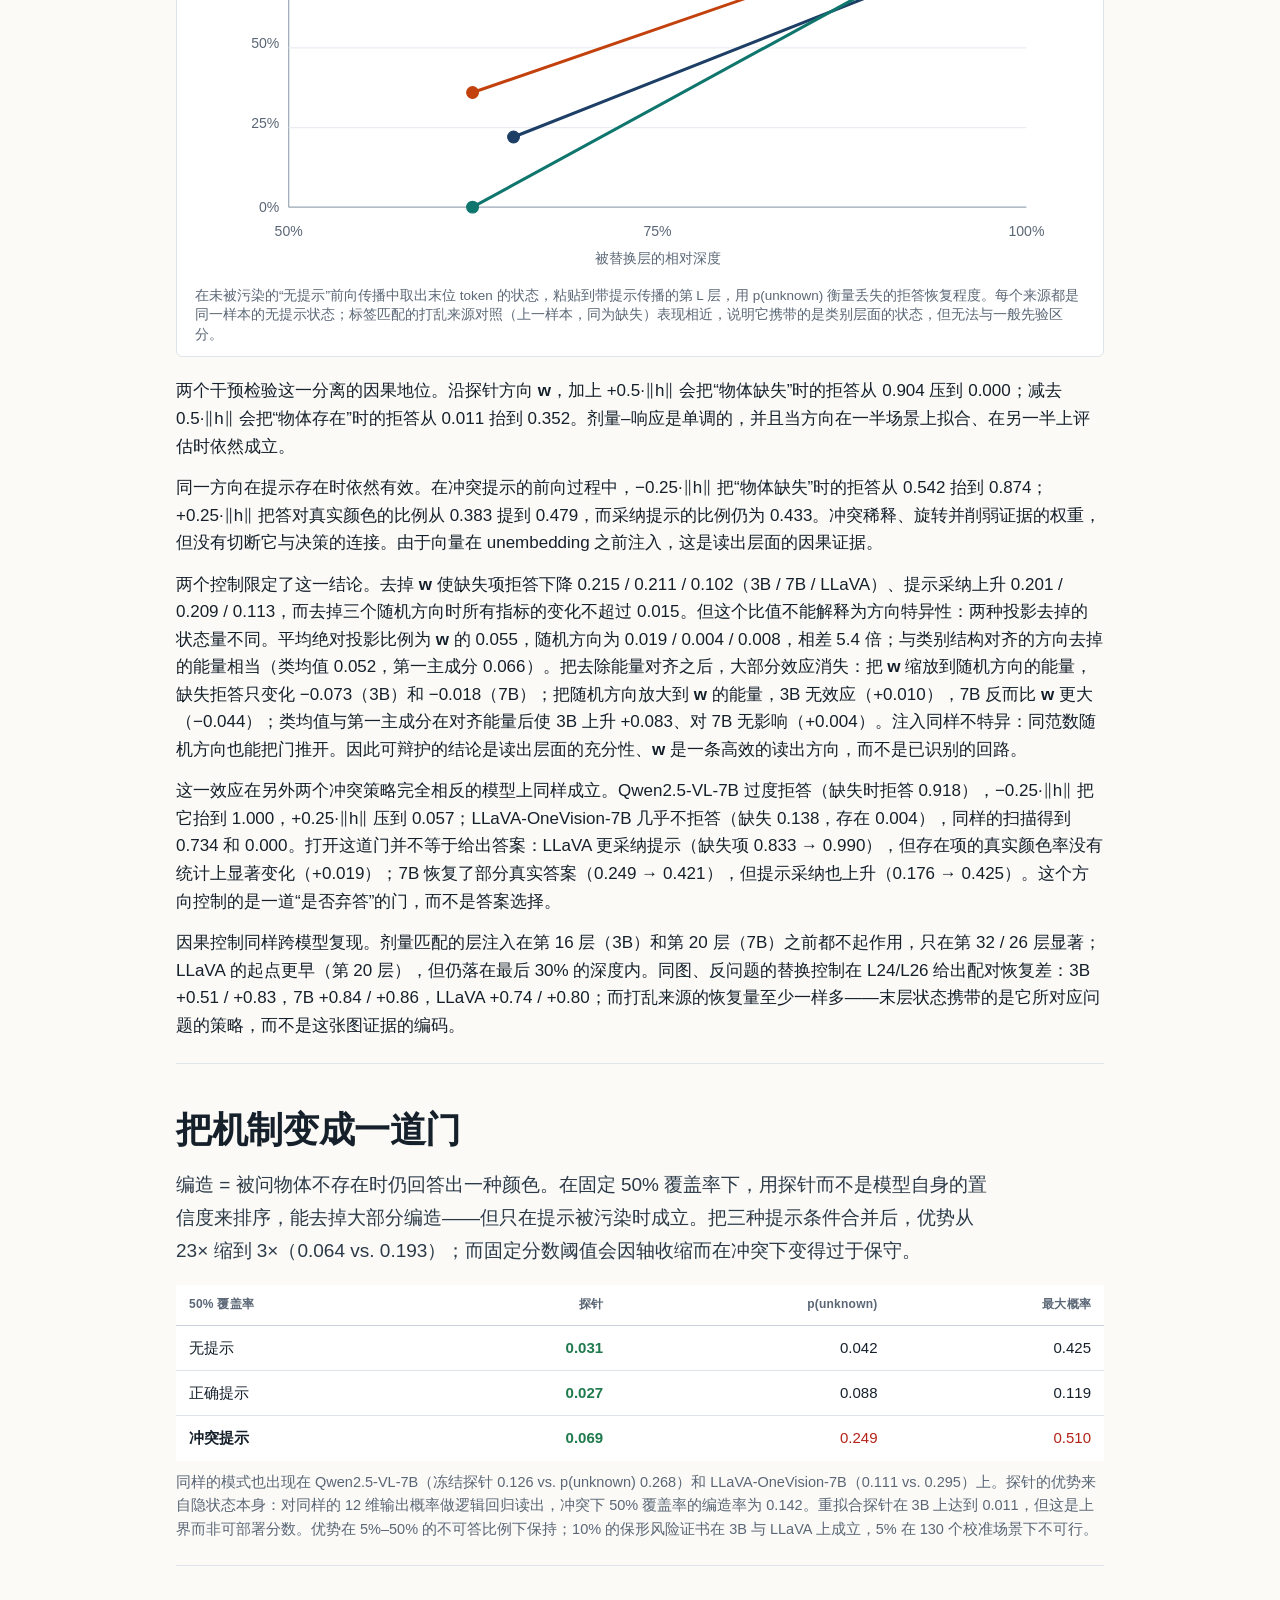
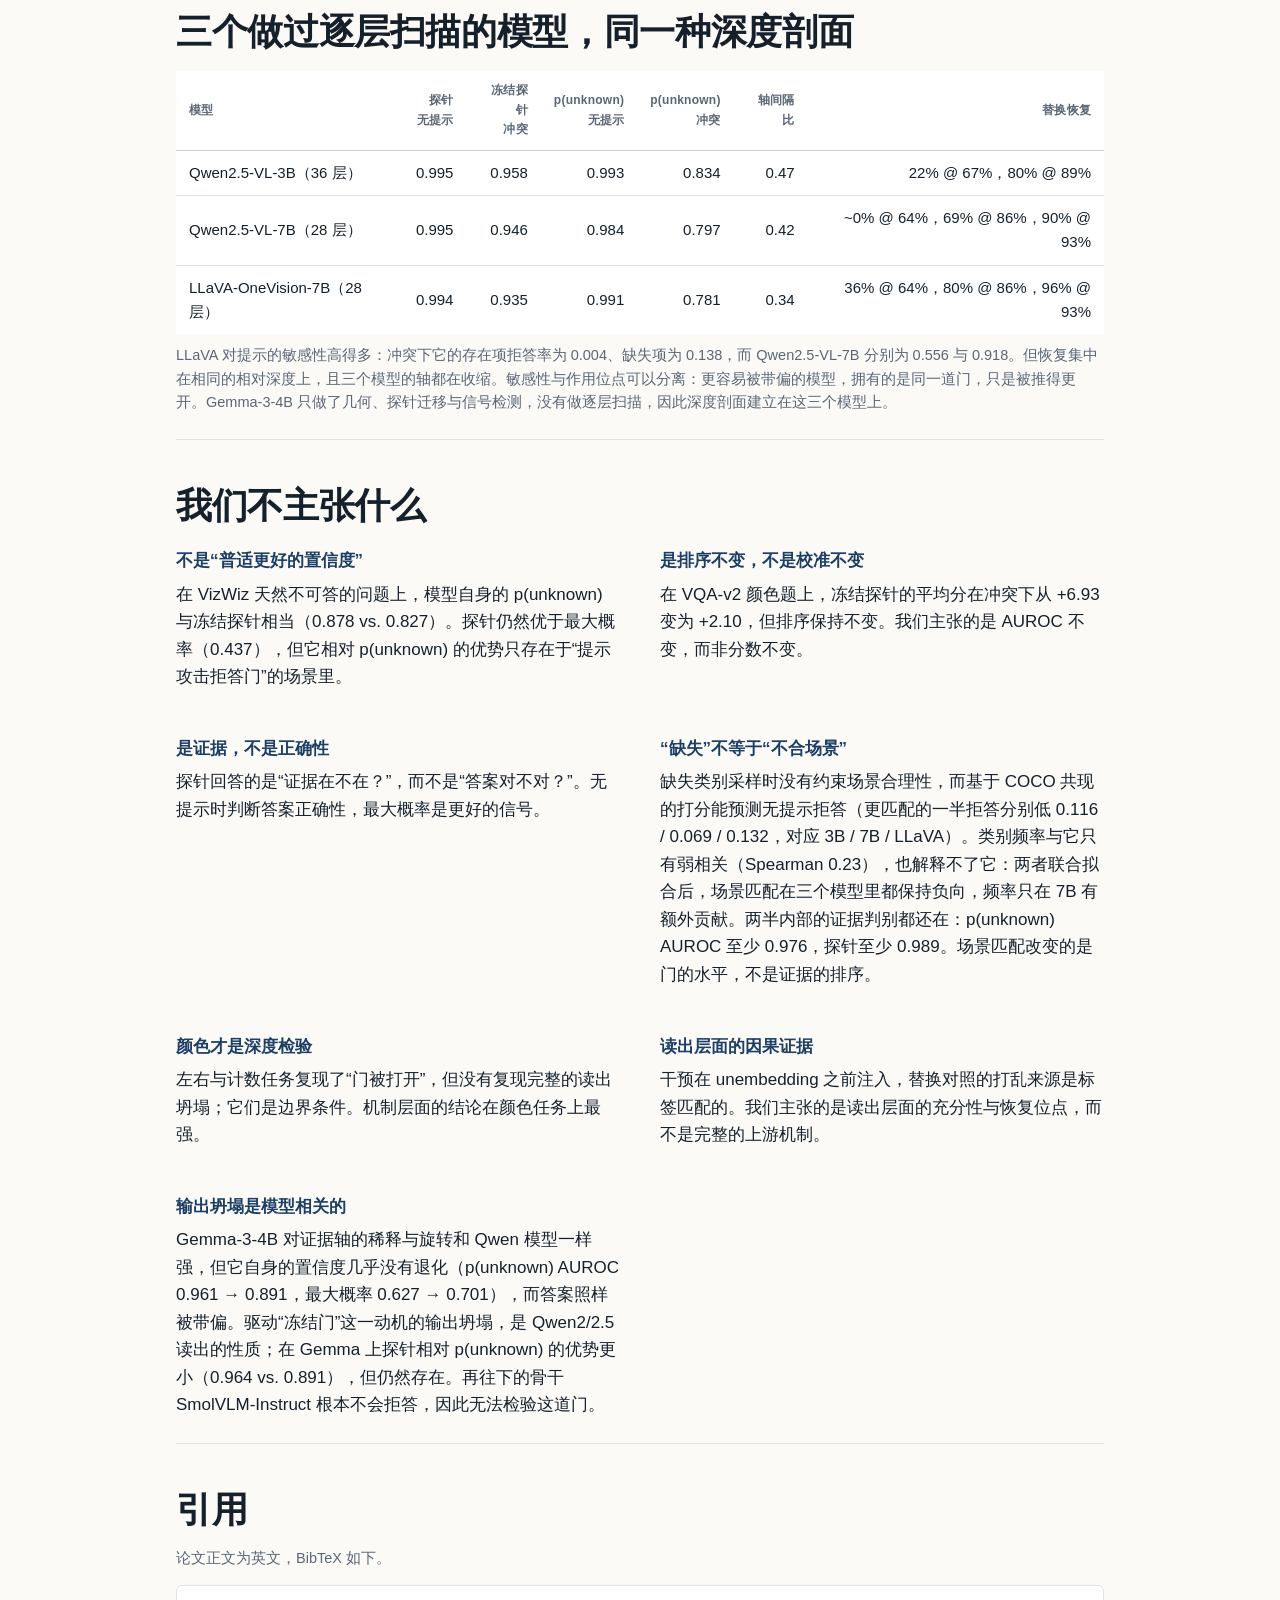
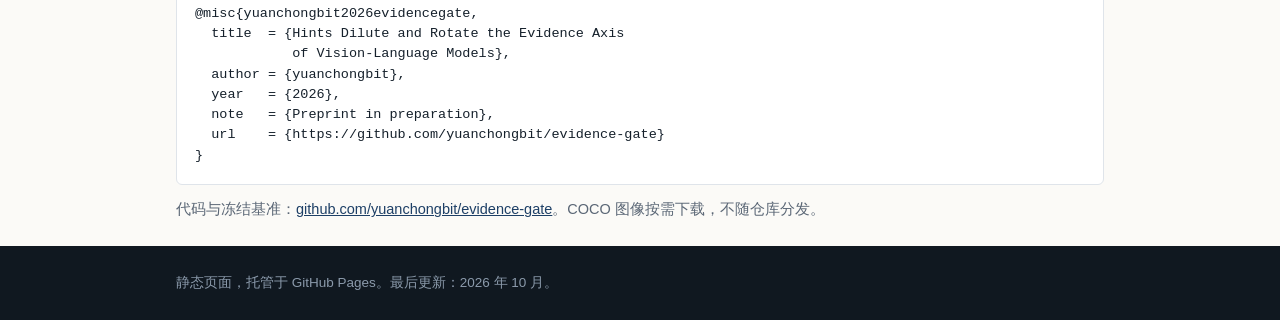
==== commit 3c92680f: "Scope the homepage to the four-backbone result The lead and TL;DR still described the output collaps" ====
--- a/docs/index.zh.html
+++ b/docs/index.zh.html
@@ -35,7 +35,7 @@
 <main class="wrap">
 
 <section class="tldr">
-  <p><strong>一句话。</strong>问视觉语言模型一个图中并不存在的物体，它通常回答<em>不确定</em>。只要加一句话——“提示：雨伞是黑色的。”——它就会回答<em>黑色</em>。我们表明，这不是“没看见”：证据在模型内部仍然可解码，但提示把存在-缺失均值差缩短，并让它偏离模型原本读取的方向约 40°；坏掉的是把证据转成拒答的那道<em>门</em>。这道门写得很晚，位于最后几层，可以被读出，也可以沿单一方向推回去。</p>
+  <p><strong>一句话。</strong>问视觉语言模型一个图中并不存在的物体，它通常回答<em>不确定</em>。只要加一句话——“提示：雨伞是黑色的。”——它就会回答<em>黑色</em>。我们表明，这不是“没看见”：证据在模型内部仍然可解码，但提示把存在-缺失均值差缩短，并让它偏离模型原本读取的方向 24°–71°（下图的 3B 为 40°）；坏掉的是把证据转成拒答的那道<em>门</em>。这道门写得很晚，位于最后几层，可以被读出，也可以沿单一方向推回去。同一套几何在来自两个语言模型家族的四个骨干上重现；只有模型自身置信度的塌缩是 Qwen 读出所特有的。</p>
 </section>
 
 <section id="idea">
@@ -69,8 +69,8 @@
 </section>
 
 <section id="results">
-  <h2>读出坍塌，证据轴被稀释并旋转</h2>
-  <p class="lead">在冲突提示下，任何由模型输出分布计算出的信号，都失去了区分“有证据”与“无证据”的能力。最终隐状态上的线性探针在留出场景上保住了大部分排序（3B 0.958、7B 0.946、LLaVA 0.935，远端色相提示）；但它区分存在与缺失的间隔从 15.9 缩到 7.3，完整的均值差向量既变短又转向。信息是被重新编码，而不是被抹掉。</p>
+  <h2>Qwen 家族的输出读出坍塌；四个骨干的证据轴都被稀释并旋转</h2>
+  <p class="lead">在冲突提示下，三个以 Qwen 为语言模型的骨干（两个 Qwen2.5-VL 尺寸，以及语言模型为 Qwen2-7B 的 LLaVA-OneVision）上，其输出分布中的所有信号都失去了区分“有证据”与“无证据”的能力。最终隐状态上的线性探针在留出场景上保住了大部分排序（3B 0.958、7B 0.946、LLaVA 0.935，远端色相提示）；但它区分存在与缺失的间隔从 15.9 缩到 7.3，完整的均值差向量既变短又转向。信息是被重新编码，而不是被抹掉。第四个骨干 Gemma-3-4B-it（Gemma-3 + SigLIP 编码器，不含任何 Qwen 组件）复现了同一套几何，却没有复现输出坍塌：它的 p(unknown) AUROC 只从 0.961 降到 0.891，最大概率反而从 0.627 升到 0.701，而留出探针迁移为 0.964 / 0.970。</p>
 
   <figure class="chart">
     <svg viewBox="0 0 760 320" role="img" aria-label="三种提示条件下证据检测的 AUROC">
@@ -105,7 +105,7 @@
         <circle class="maxp" cx="470" cy="308" r="5"></circle><text x="484" y="312">最大概率</text>
       </g>
     </svg>
-    <figcaption>把 522 个配对样本分类为“有证据 vs. 无证据”的 AUROC。分组 bootstrap 95% 置信区间见论文；图中探针在每种条件内部重新拟合；只在无提示对上拟合的探针迁移到冲突对时，在留出场景上为 0.958（3B）、0.946（7B）与 0.935（LLaVA）。</figcaption>
+    <figcaption>把 522 个配对样本分类为“有证据 vs. 无证据”的 AUROC。分组 bootstrap 95% 置信区间见论文；图中探针在每种条件内部重新拟合；只在无提示对上拟合的探针迁移到冲突对时，在留出场景上为 0.958（3B）、0.946（7B）与 0.935（LLaVA，远端色相提示），Gemma-3-4B 为 0.964 / 0.970（可信 / 远端色相）。</figcaption>
   </figure>
 
   <div class="cards">
@@ -114,12 +114,13 @@
     <div class="card"><span class="num">0.463</span><span class="lab">最大概率 AUROC——随机水平（CI [0.413, 0.514]）</span></div>
     <div class="card"><span class="num">0.46</span><span class="lab">冲突下探针间隔比（15.9 → 7.3）</span></div>
     <div class="card"><span class="num">0.53 / 40°</span><span class="lab">冲突下均值差向量的长度与转角（3B）</span></div>
+    <div class="card"><span class="num">0.964 / 0.970</span><span class="lab">Gemma-3-4B 冲突下的留出探针 AUROC（提示 a / b）</span></div>
   </div>
 </section>
 
 <section id="mechanism">
   <h2>抑制发生在后段，证据被稀释并旋转</h2>
-  <p class="lead">冲突下，探针区分存在与缺失的间隔从 15.9 缩到 7.3，而类内离散度基本不变。在完整状态空间里（见下表），存在-缺失均值差只剩 0.39–0.64 的长度，并偏离无提示方向 24°–71°；两种冲突颜色旋转到几乎相同的方向（cos 0.91）。用类内噪声白化后，可分性并未下降，冲突对内部重拟合的探针达到 0.989–0.999：证据是被重新编码，而不是被摧毁。这解释了为什么 p(unknown) 会失效——它读的是绝对尺度和一个固定方向——而基于排序的门仍然有效。</p>
+  <p class="lead">冲突下，探针区分存在与缺失的间隔从 15.9 缩到 7.3，而类内离散度基本不变。在完整状态空间里（见下表），存在-缺失均值差只剩 0.39–0.64 的长度，并偏离无提示方向 24°–71°；两种冲突颜色旋转到几乎相同的方向（Qwen 模型 cos 0.91，Gemma 0.97）。用类内噪声白化后，可分性并未下降，冲突对内部重拟合的探针达到 0.989–0.999：证据是被重新编码，而不是被摧毁。这解释了为什么 p(unknown) 会失效——它读的是绝对尺度和一个固定方向——而基于排序的门仍然有效。</p>
 
   <div class="tablewrap">
     <table>
@@ -197,7 +198,7 @@
 </section>
 
 <section id="models">
-  <h2>三个模型，同一种深度剖面</h2>
+  <h2>三个做过逐层扫描的模型，同一种深度剖面</h2>
   <div class="tablewrap">
     <table>
       <thead><tr><th>模型</th><th>探针<br>无提示</th><th>冻结探针<br>冲突</th><th>p(unknown)<br>无提示</th><th>p(unknown)<br>冲突</th><th>轴间隔比</th><th>替换恢复</th></tr></thead>
@@ -208,7 +209,7 @@
       </tbody>
     </table>
   </div>
-  <p class="small">LLaVA 对提示的敏感性高得多：冲突下它的存在项拒答率为 0.004、缺失项为 0.138，而 Qwen2.5-VL-7B 分别为 0.556 与 0.918。但恢复集中在相同的相对深度上，且三个模型的轴都在收缩。敏感性与作用位点可以分离：更容易被带偏的模型，拥有的是同一道门，只是被推得更开。</p>
+  <p class="small">LLaVA 对提示的敏感性高得多：冲突下它的存在项拒答率为 0.004、缺失项为 0.138，而 Qwen2.5-VL-7B 分别为 0.556 与 0.918。但恢复集中在相同的相对深度上，且三个模型的轴都在收缩。敏感性与作用位点可以分离：更容易被带偏的模型，拥有的是同一道门，只是被推得更开。Gemma-3-4B 只做了几何、探针迁移与信号检测，没有做逐层扫描，因此深度剖面建立在这三个模型上。</p>
 </section>
 
 <section id="limits">
@@ -237,6 +238,10 @@
     <div>
       <h3>读出层面的因果证据</h3>
       <p>干预在 unembedding 之前注入，替换对照的打乱来源是标签匹配的。我们主张的是读出层面的充分性与恢复位点，而不是完整的上游机制。</p>
+    </div>
+    <div>
+      <h3>输出坍塌是模型相关的</h3>
+      <p>Gemma-3-4B 对证据轴的稀释与旋转和 Qwen 模型一样强，但它自身的置信度几乎没有退化（p(unknown) AUROC 0.961 → 0.891，最大概率 0.627 → 0.701），而答案照样被带偏。驱动“冻结门”这一动机的输出坍塌，是 Qwen2/2.5 读出的性质；在 Gemma 上探针相对 p(unknown) 的优势更小（0.964 vs. 0.891），但仍然存在。再往下的骨干 SmolVLM-Instruct 根本不会拒答，因此无法检验这道门。</p>
     </div>
   </div>
 </section>
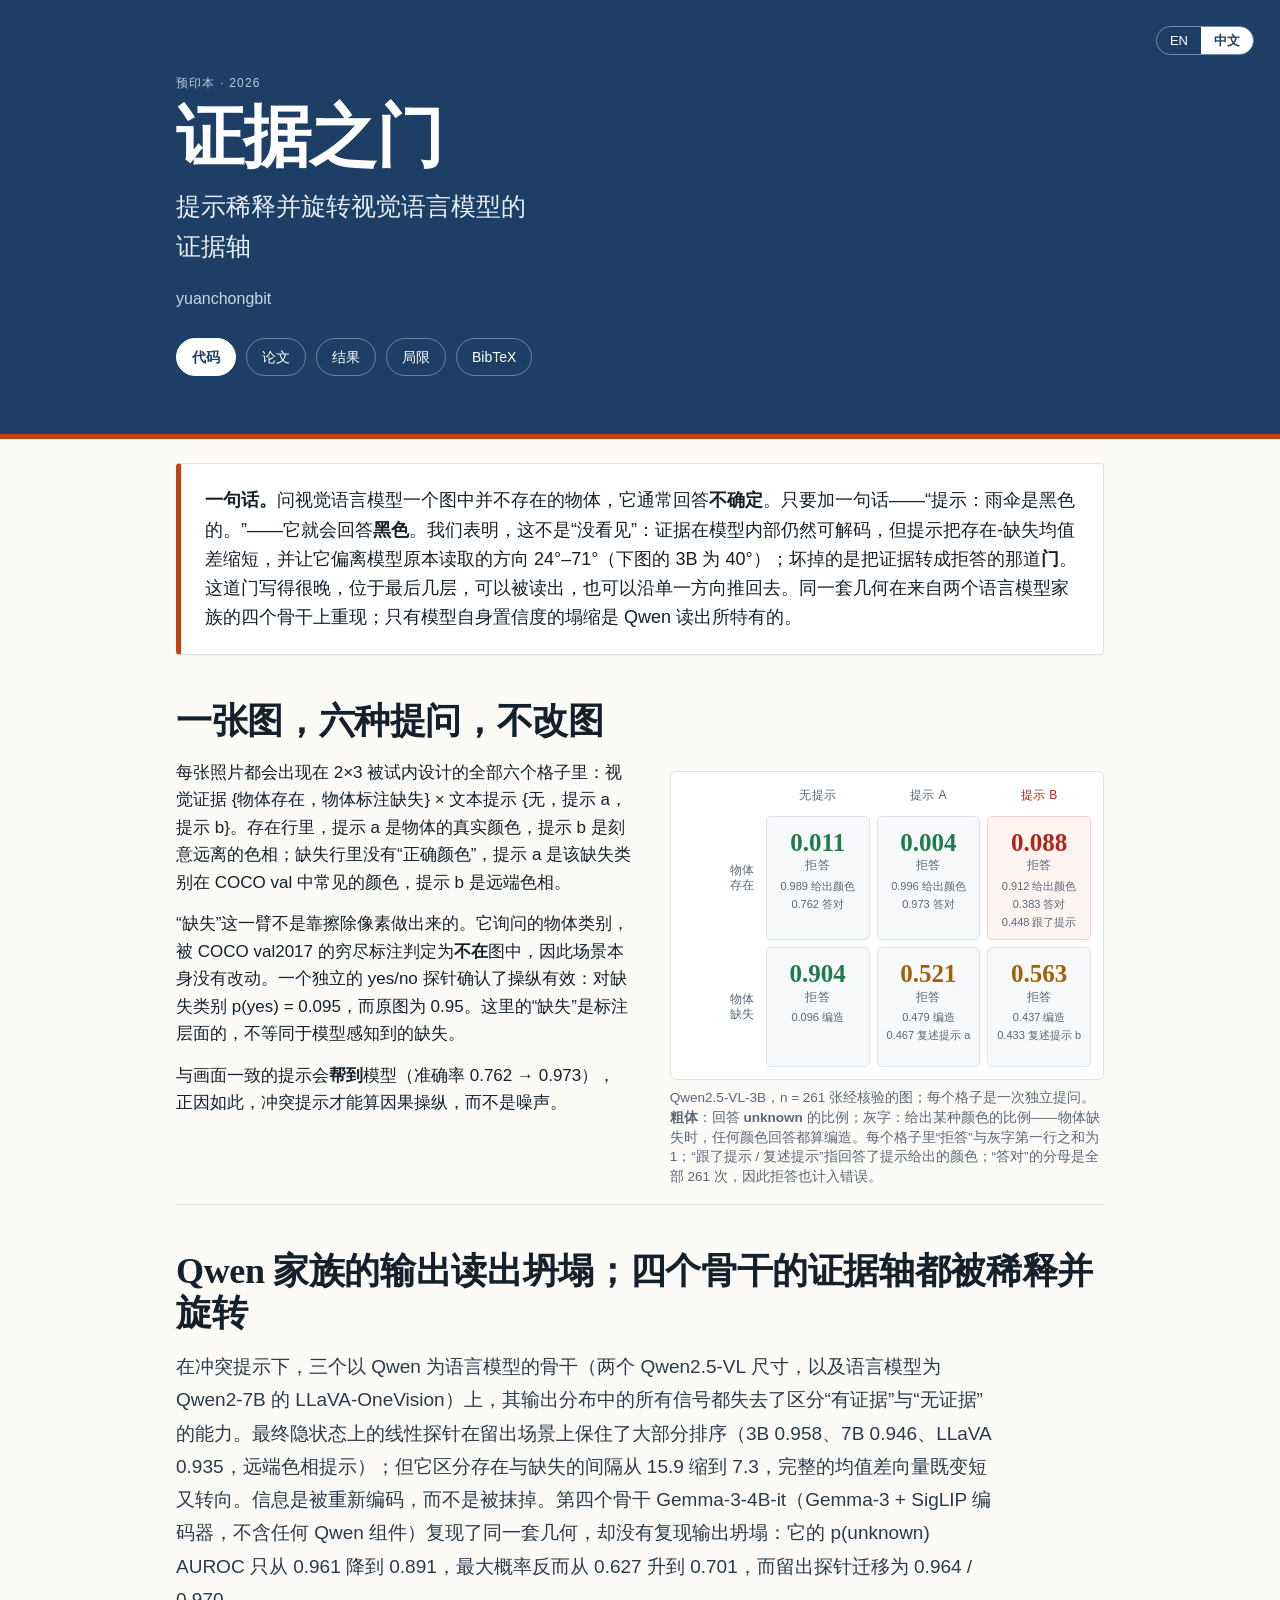
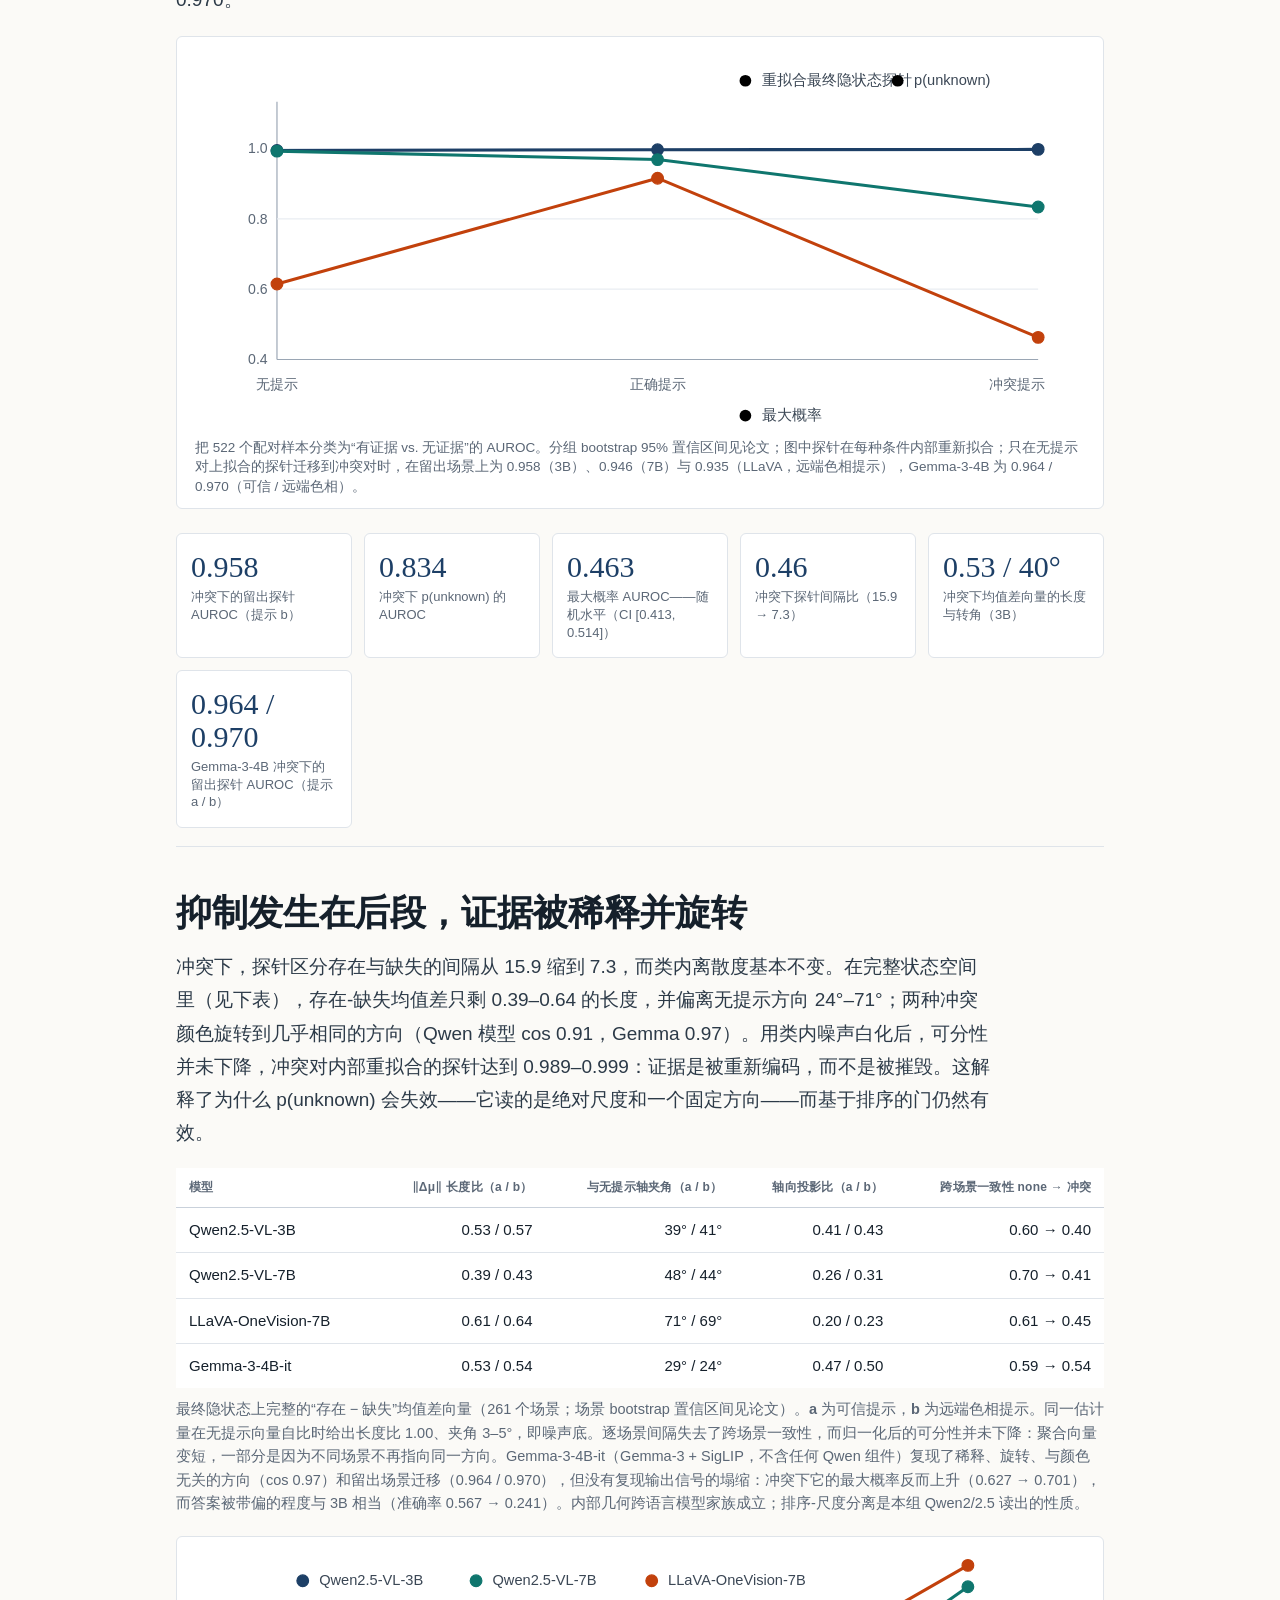
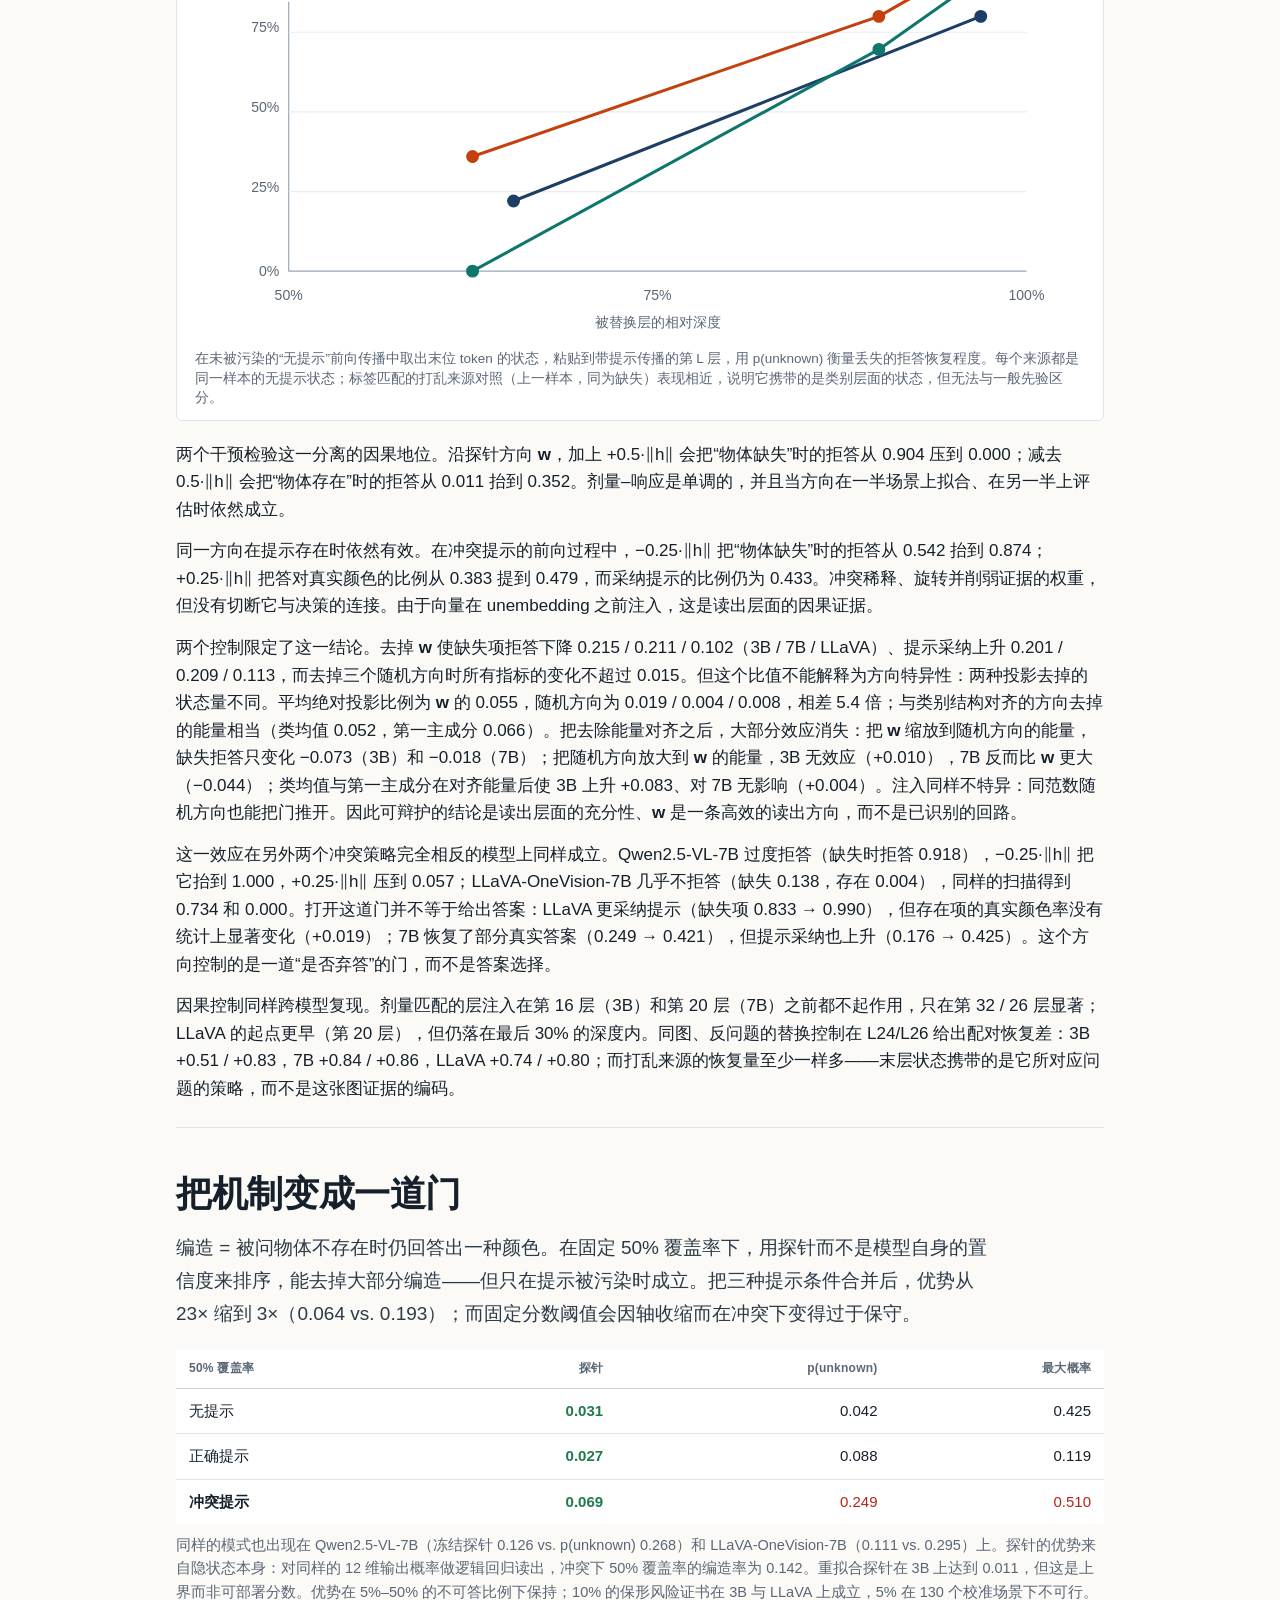
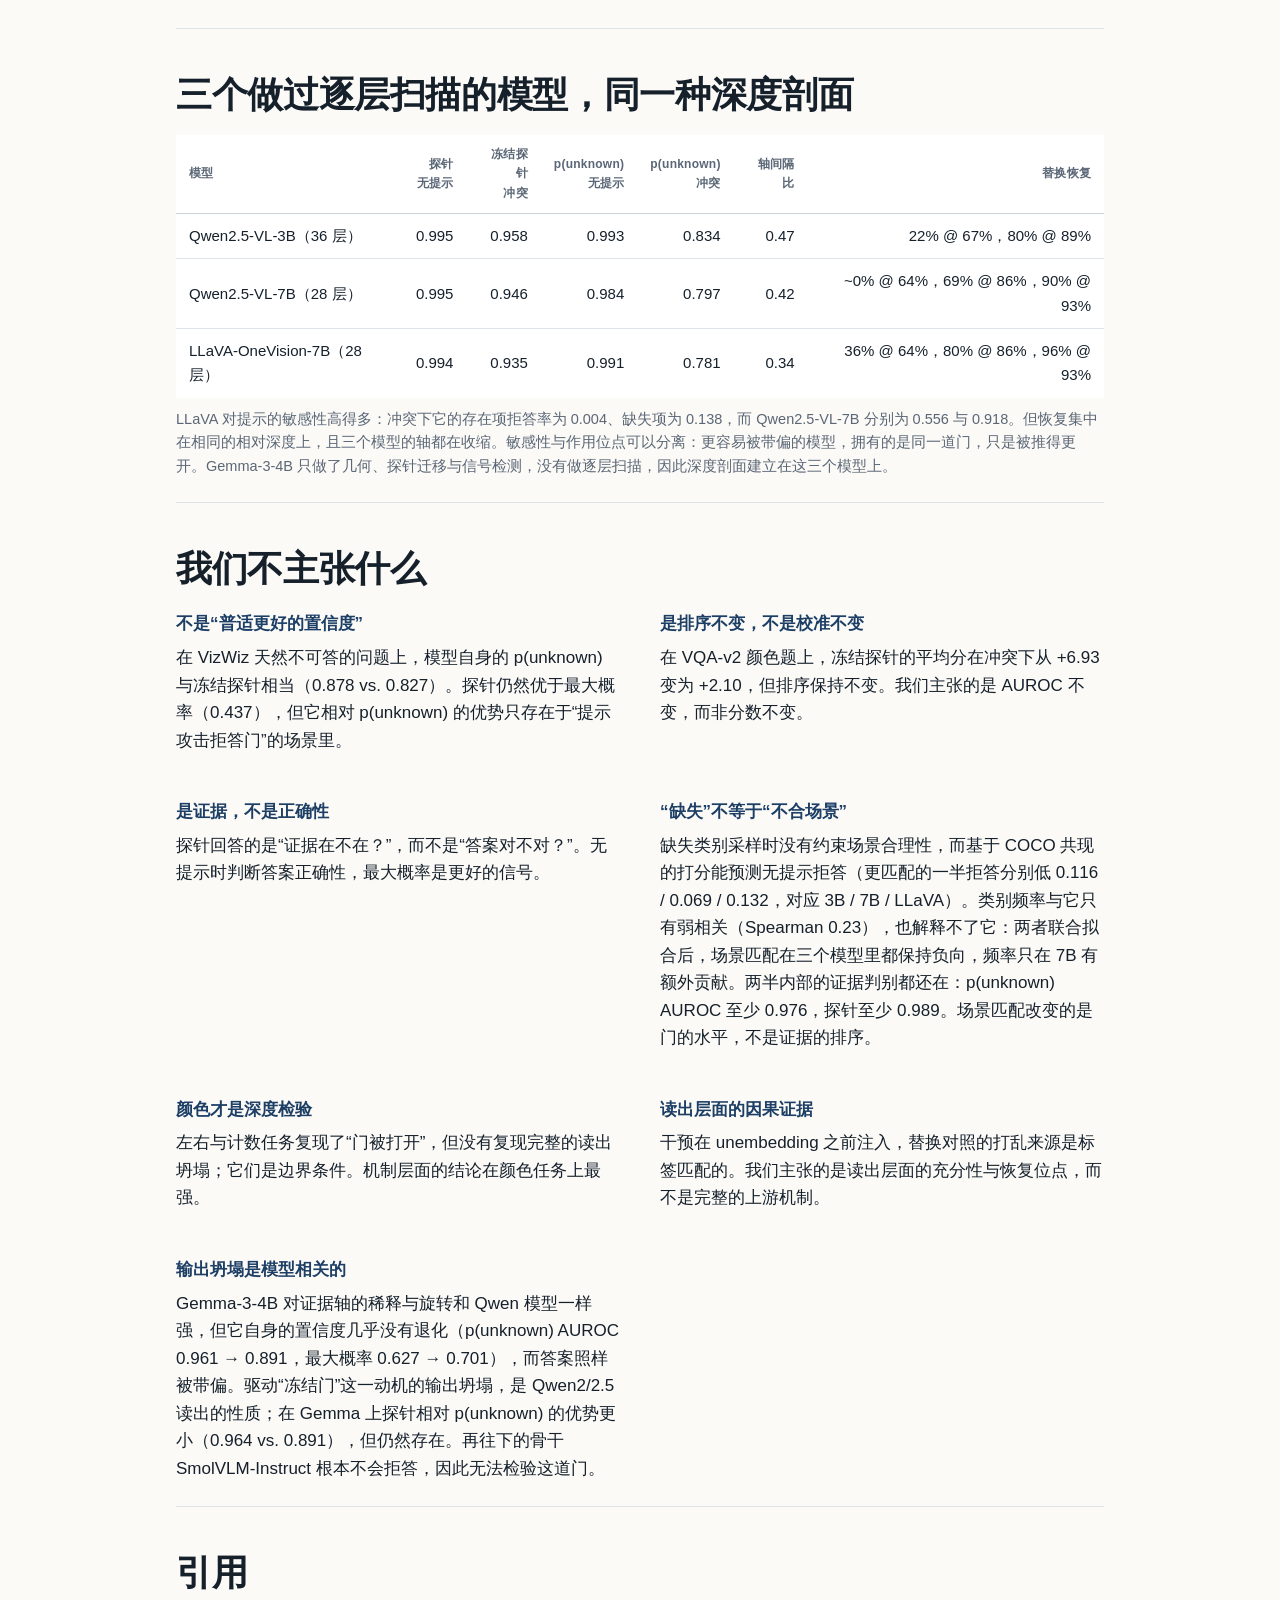
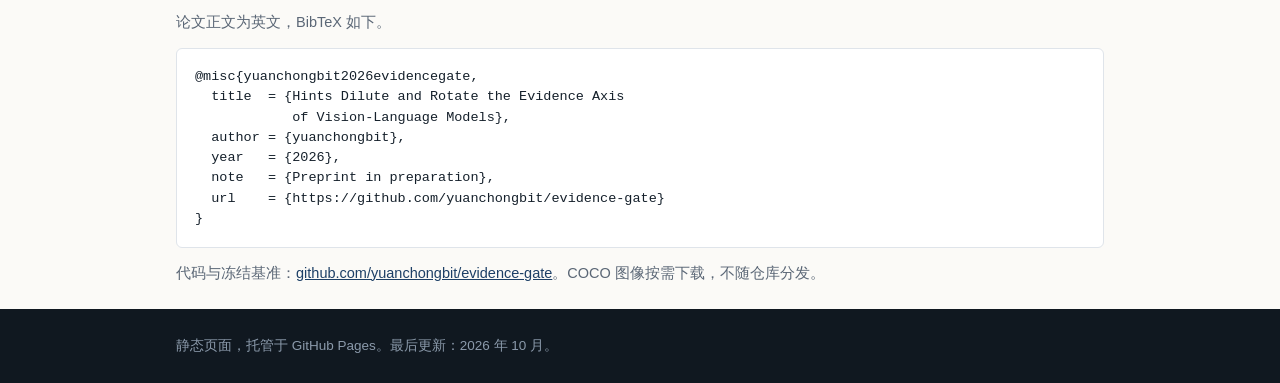
==== commit d208963f: "Label every number in the design figure The 2x3 grid mixed two denominators and two meanings for the" ====
--- a/docs/index.zh.html
+++ b/docs/index.zh.html
@@ -42,28 +42,28 @@
   <h2>一张图，六种提问，不改图</h2>
   <div class="cols">
     <div>
-      <p>每张照片都会出现在 2×3 被试内设计的全部六个格子里：视觉证据 {物体存在，物体标注缺失} × 文本提示 {无，正确，冲突}。</p>
+      <p>每张照片都会出现在 2×3 被试内设计的全部六个格子里：视觉证据 {物体存在，物体标注缺失} × 文本提示 {无，提示 a，提示 b}。存在行里，提示 a 是物体的真实颜色，提示 b 是刻意远离的色相；缺失行里没有“正确颜色”，提示 a 是该缺失类别在 COCO val 中常见的颜色，提示 b 是远端色相。</p>
       <p>“缺失”这一臂不是靠擦除像素做出来的。它询问的物体类别，被 COCO val2017 的穷尽标注判定为<em>不在</em>图中，因此场景本身没有改动。一个独立的 yes/no 探针确认了操纵有效：对缺失类别 p(yes) = 0.095，而原图为 0.95。这里的“缺失”是标注层面的，不等同于模型感知到的缺失。</p>
-      <p>提示被做得“可信”而非“对抗”：它给出该缺失类别在 COCO val 中最常见的颜色。正确提示会<em>帮到</em>模型（准确率 0.762 → 0.973），正因如此，冲突提示才能算因果操纵，而不是噪声。</p>
+      <p>与画面一致的提示会<em>帮到</em>模型（准确率 0.762 → 0.973），正因如此，冲突提示才能算因果操纵，而不是噪声。</p>
     </div>
     <figure class="design">
       <div class="grid">
         <div class="corner"></div>
         <div class="head">无提示</div>
-        <div class="head">正确提示</div>
-        <div class="head conflict">冲突提示</div>
+        <div class="head">提示 a</div>
+        <div class="head conflict">提示 b</div>
 
         <div class="rowlab">物体<br>存在</div>
-        <div class="cell good"><b>0.011</b><span>拒答</span><i>准确率 0.762</i></div>
-        <div class="cell good"><b>0.004</b><span>拒答</span><i>准确率 0.973</i></div>
-        <div class="cell bad"><b>0.088</b><span>拒答</span><i>准确率 0.383</i></div>
+        <div class="cell good"><b>0.011</b><span>拒答</span><i>0.989 给出颜色</i><i>0.762 答对</i></div>
+        <div class="cell good"><b>0.004</b><span>拒答</span><i>0.996 给出颜色</i><i>0.973 答对</i></div>
+        <div class="cell bad"><b>0.088</b><span>拒答</span><i>0.912 给出颜色</i><i>0.383 答对</i><i>0.448 跟了提示</i></div>
 
         <div class="rowlab">物体<br>缺失</div>
-        <div class="cell good"><b>0.904</b><span>拒答</span><i>编造 0.096</i></div>
-        <div class="cell mid"><b>0.521</b><span>拒答 · 提示 a</span><i>编造 0.479</i></div>
-        <div class="cell mid"><b>0.563</b><span>拒答 · 提示 b</span><i>编造 0.437</i></div>
+        <div class="cell good"><b>0.904</b><span>拒答</span><i>0.096 编造</i></div>
+        <div class="cell mid"><b>0.521</b><span>拒答</span><i>0.479 编造</i><i>0.467 复述提示 a</i></div>
+        <div class="cell mid"><b>0.563</b><span>拒答</span><i>0.437 编造</i><i>0.433 复述提示 b</i></div>
       </div>
-      <figcaption>Qwen2.5-VL-3B，n = 261 个经核验样本。“编造”指物体缺失时仍给出颜色答案。</figcaption>
+      <figcaption>Qwen2.5-VL-3B，n = 261 张经核验的图；每个格子是一次独立提问。<strong>粗体</strong>：回答 <em>unknown</em> 的比例；灰字：给出某种颜色的比例——物体缺失时，任何颜色回答都算编造。每个格子里“拒答”与灰字第一行之和为 1；“跟了提示 / 复述提示”指回答了提示给出的颜色；“答对”的分母是全部 261 次，因此拒答也计入错误。</figcaption>
     </figure>
   </div>
 </section>
--- a/docs/assets/style.css
+++ b/docs/assets/style.css
@@ -204,7 +204,7 @@
   text-align: center;
   background: #f6f8fa;
   border: 1px solid var(--line);
-  min-height: 92px;
+  min-height: 120px;
 }
 .design .cell b {
   display: block;
@@ -214,7 +214,7 @@
   line-height: 1.1;
 }
 .design .cell span { display: block; font-size: 11px; color: var(--muted); text-transform: uppercase; letter-spacing: .06em; }
-.design .cell i { display: block; font-style: normal; font-size: 12px; color: var(--muted); margin-top: 4px; }
+.design .cell i { display: block; font-style: normal; font-size: 11px; line-height: 1.35; color: var(--muted); margin-top: 3px; }
 .design .cell.good b { color: var(--green); }
 .design .cell.mid b { color: var(--amber); }
 .design .cell.bad b { color: var(--red); }
@@ -315,5 +315,5 @@
   .langswitch { position: static; margin-bottom: 20px; }
   .design .grid { grid-template-columns: 62px repeat(3, 1fr); }
   .design .cell b { font-size: 20px; }
-  .design .cell { min-height: 84px; padding: 10px 5px 8px; }
-}
+  .design .cell { min-height: 110px; padding: 10px 5px 8px; }
+}
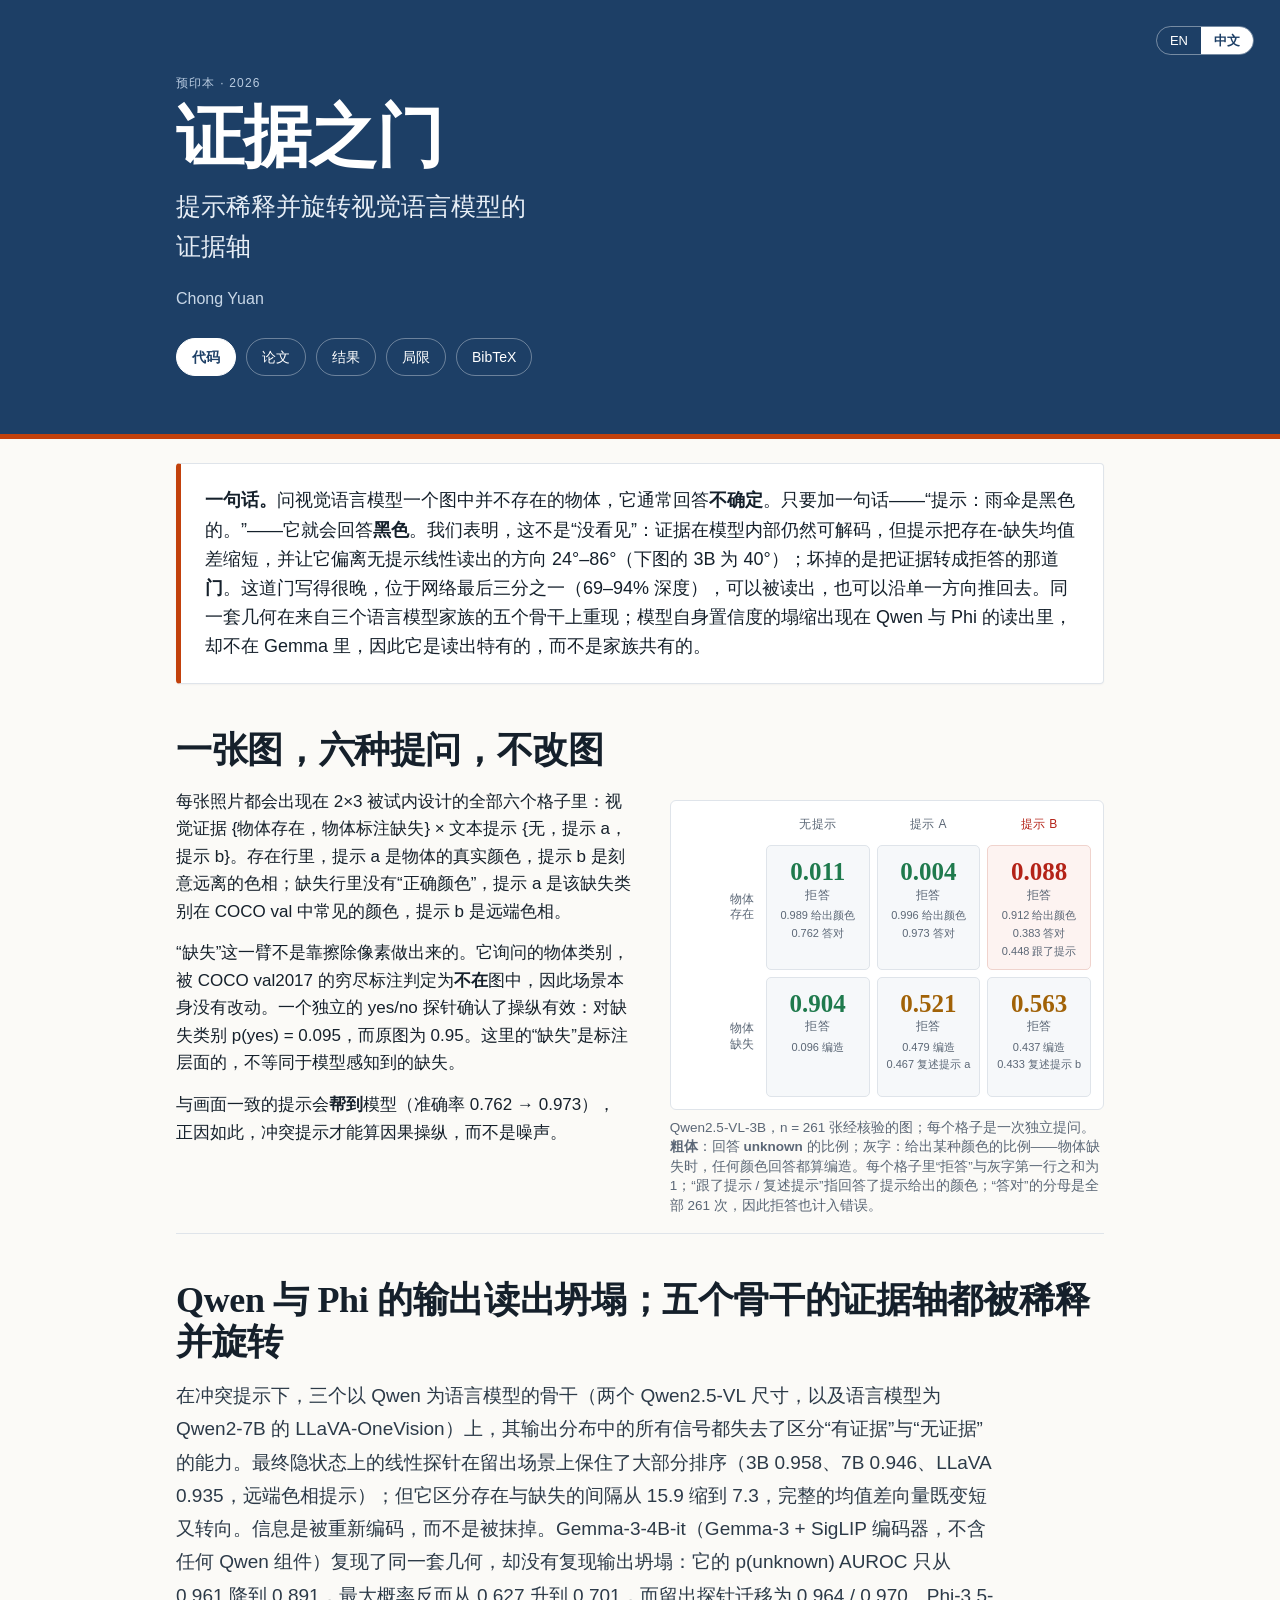
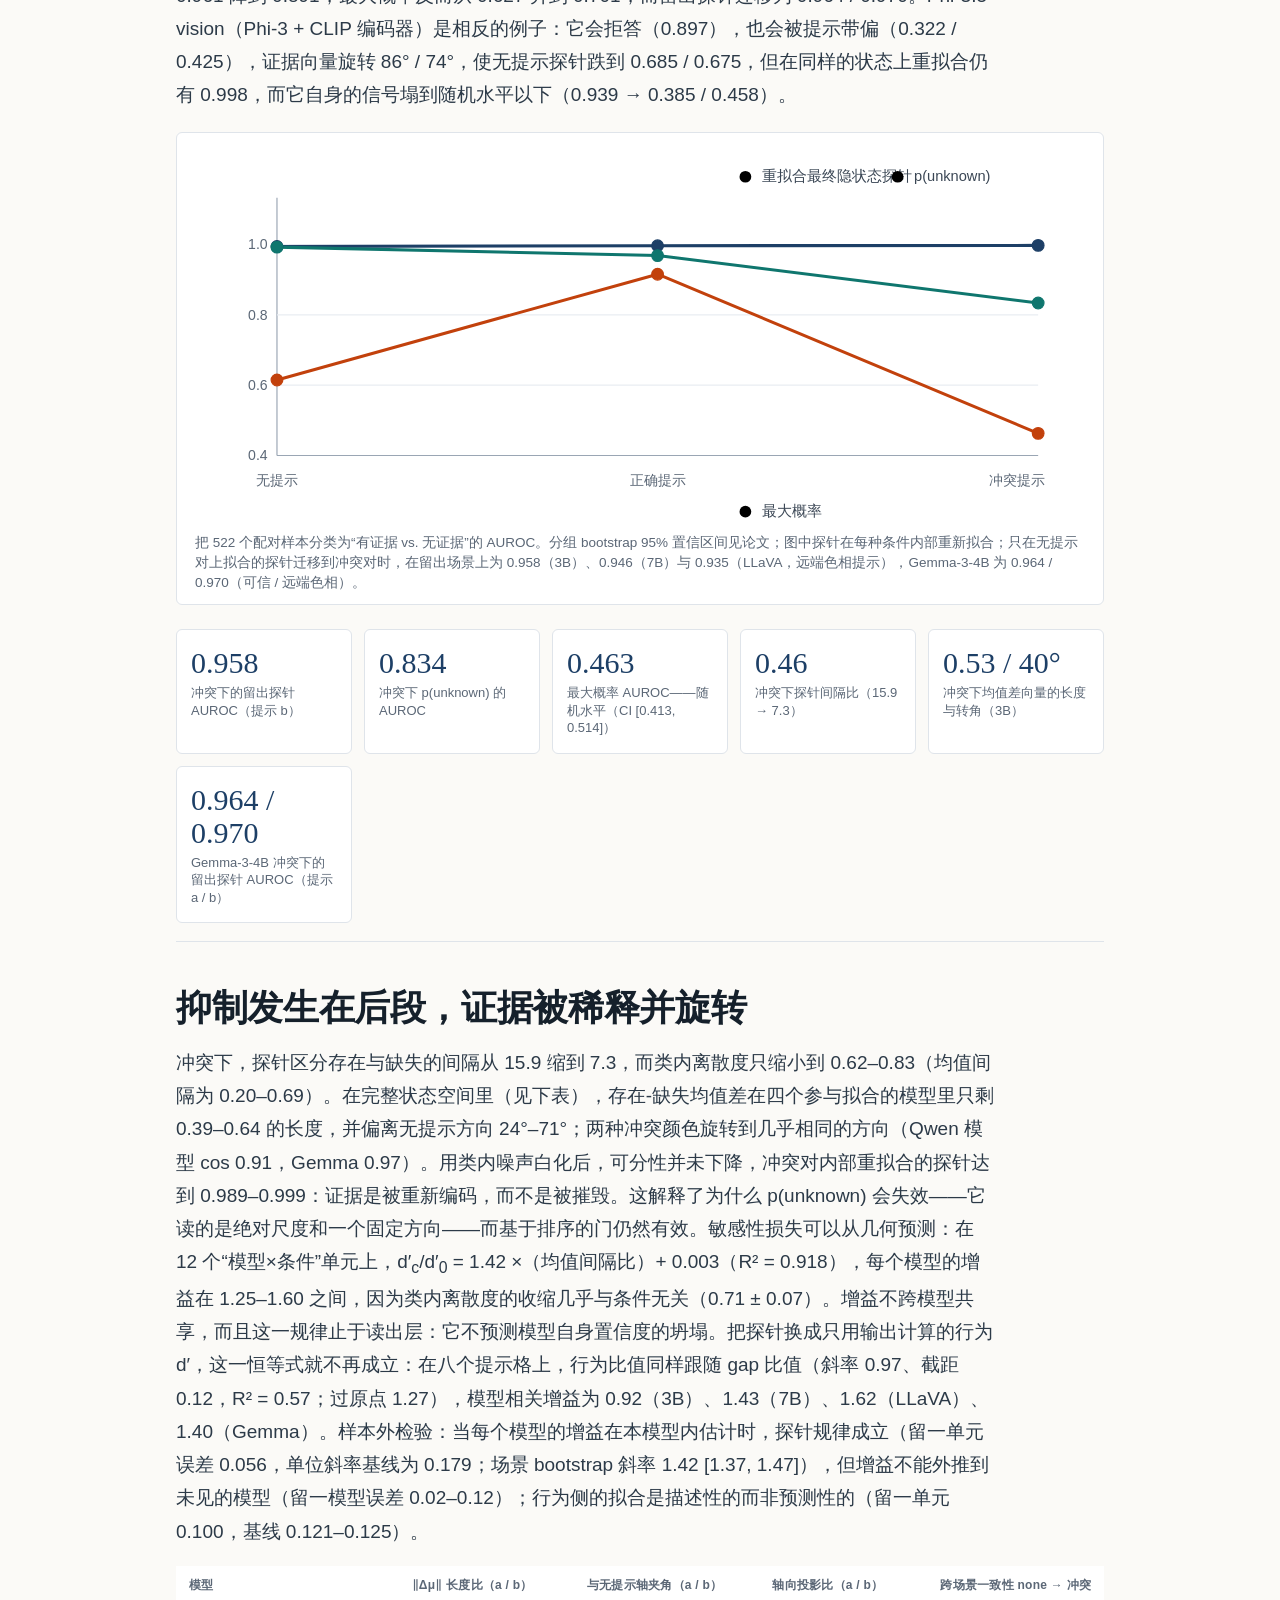
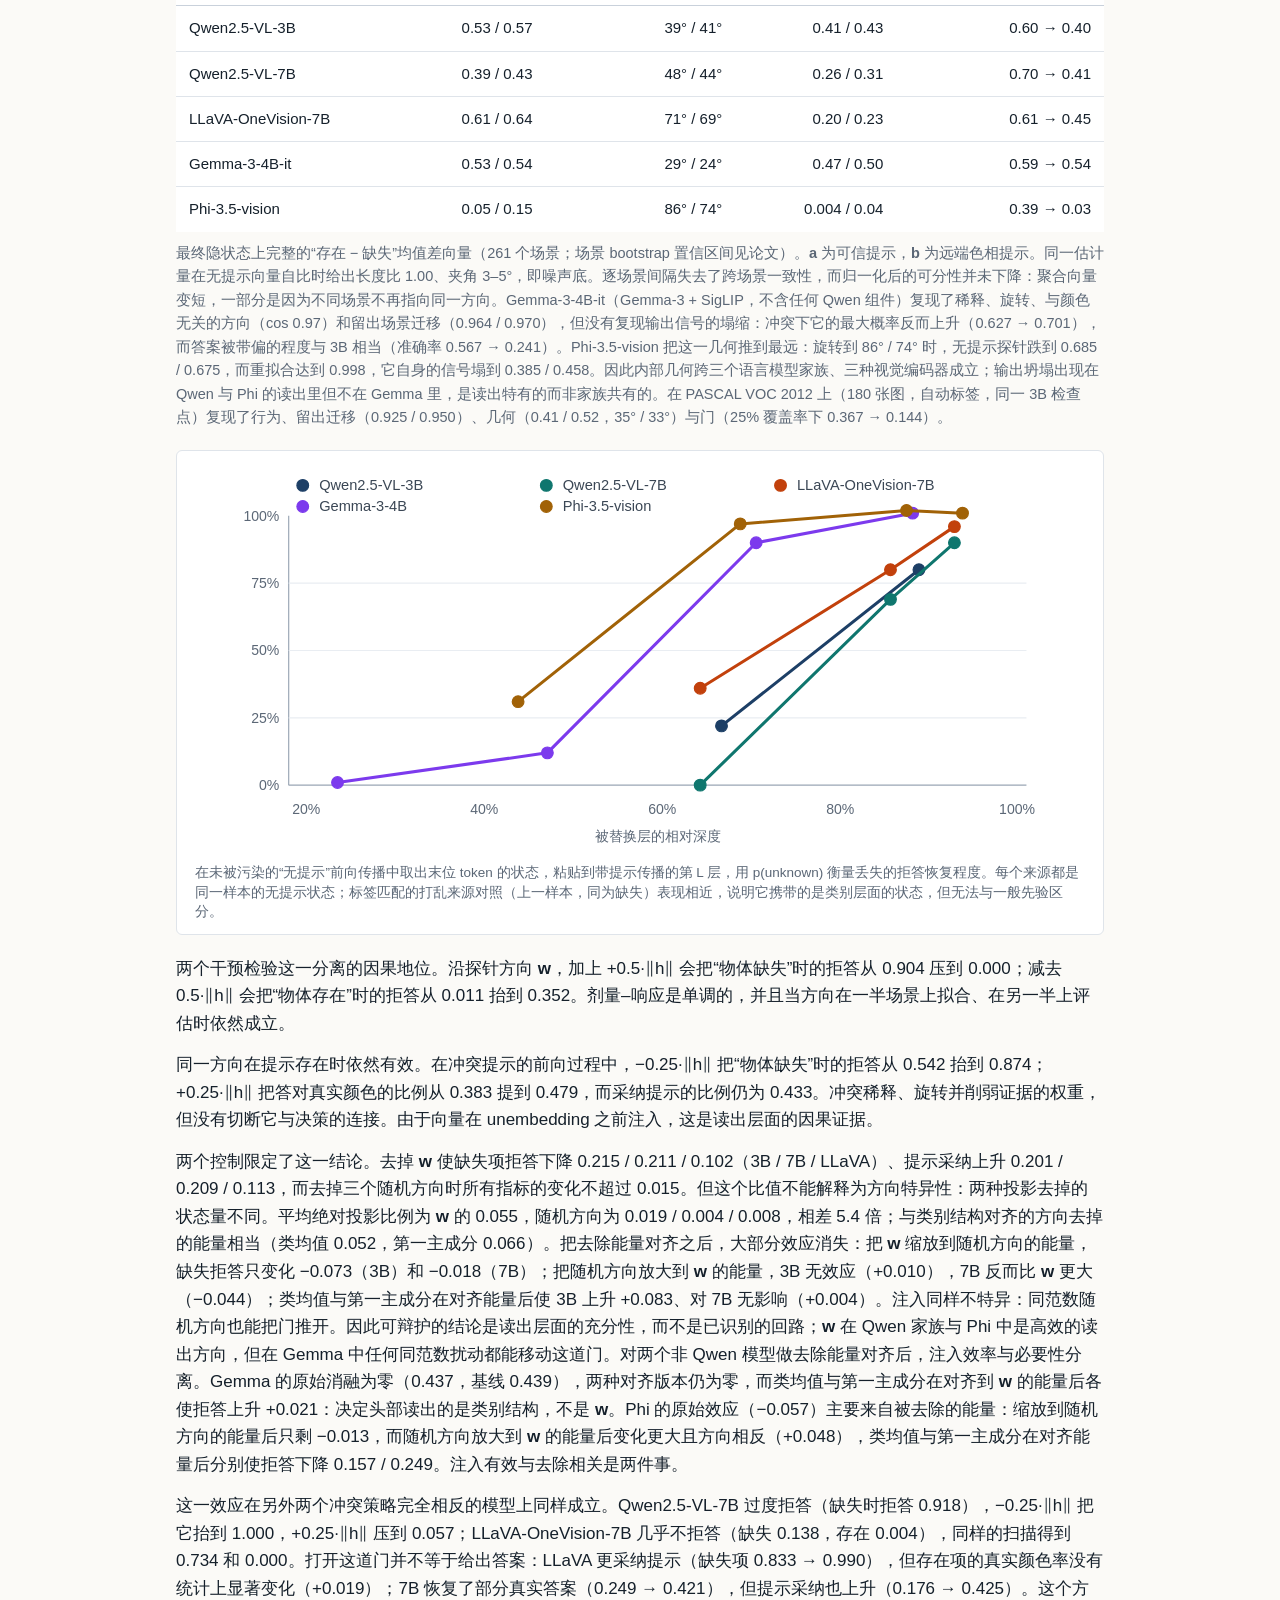
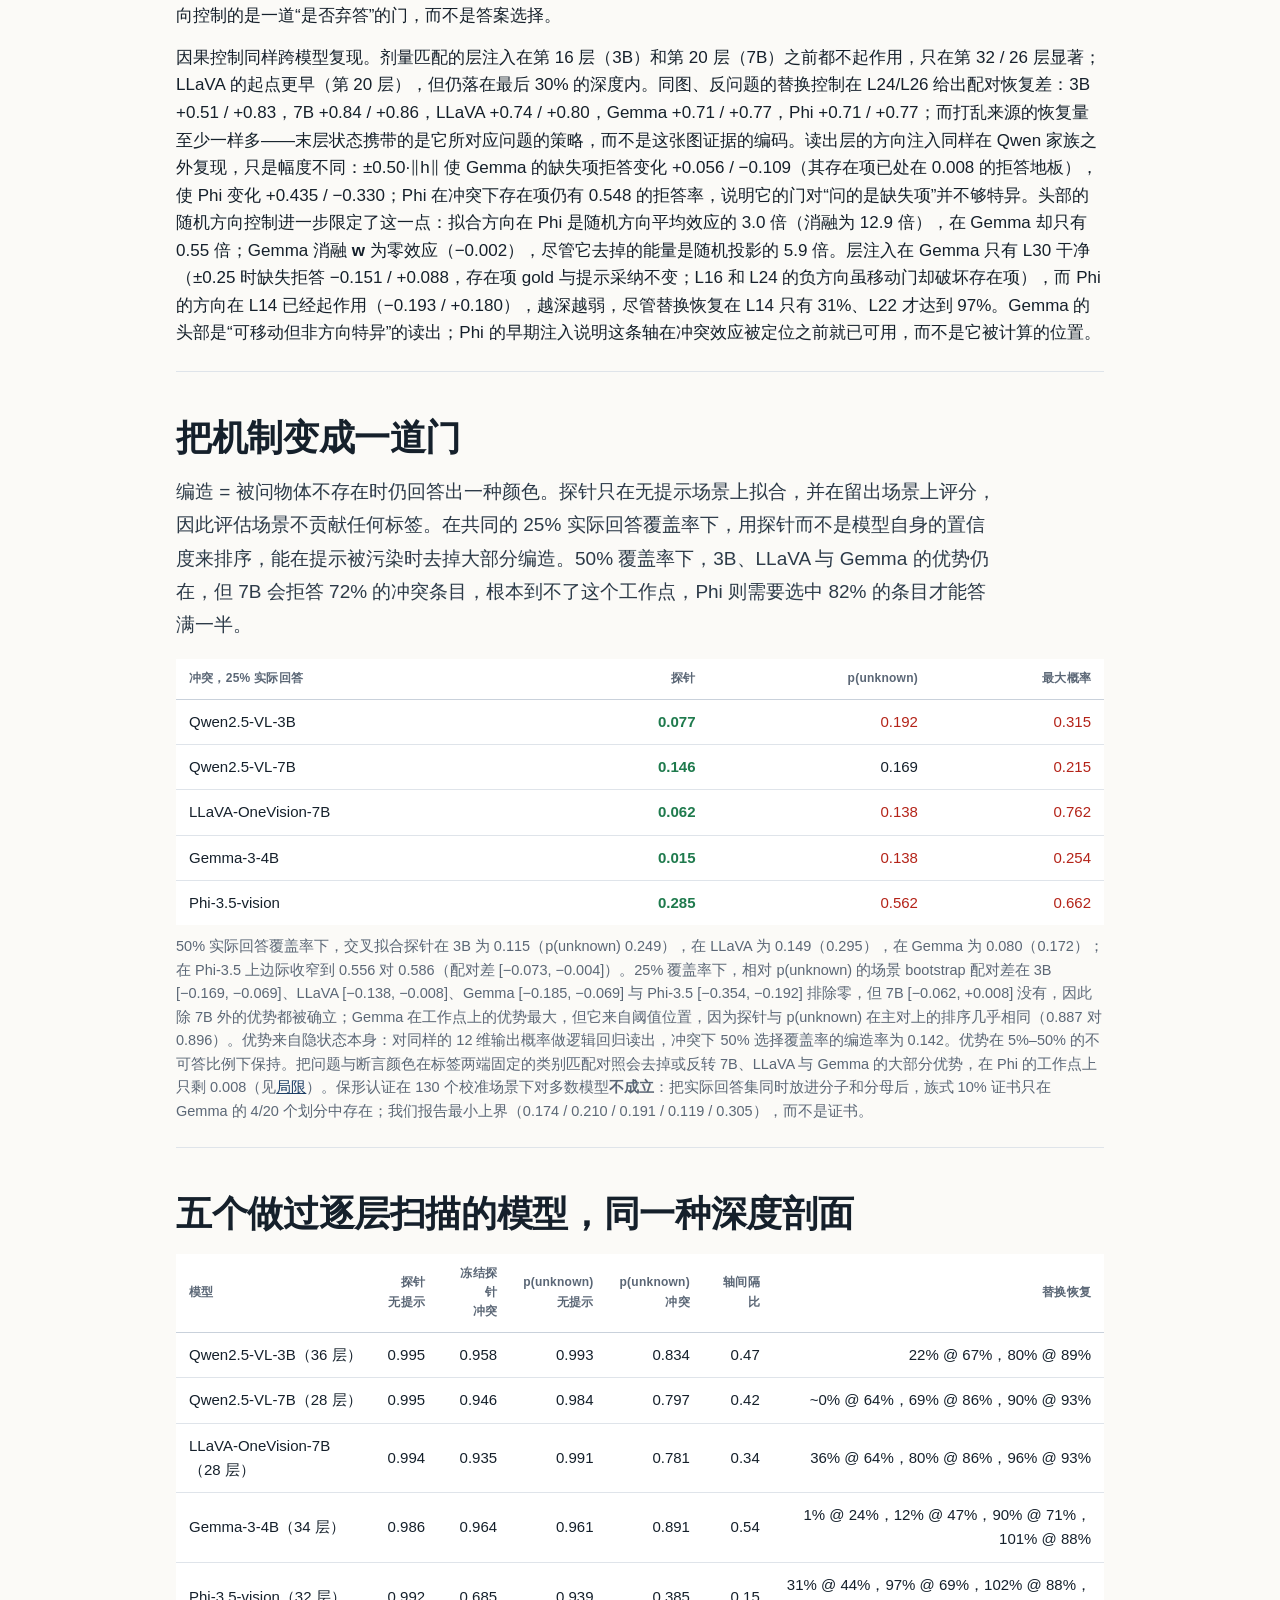
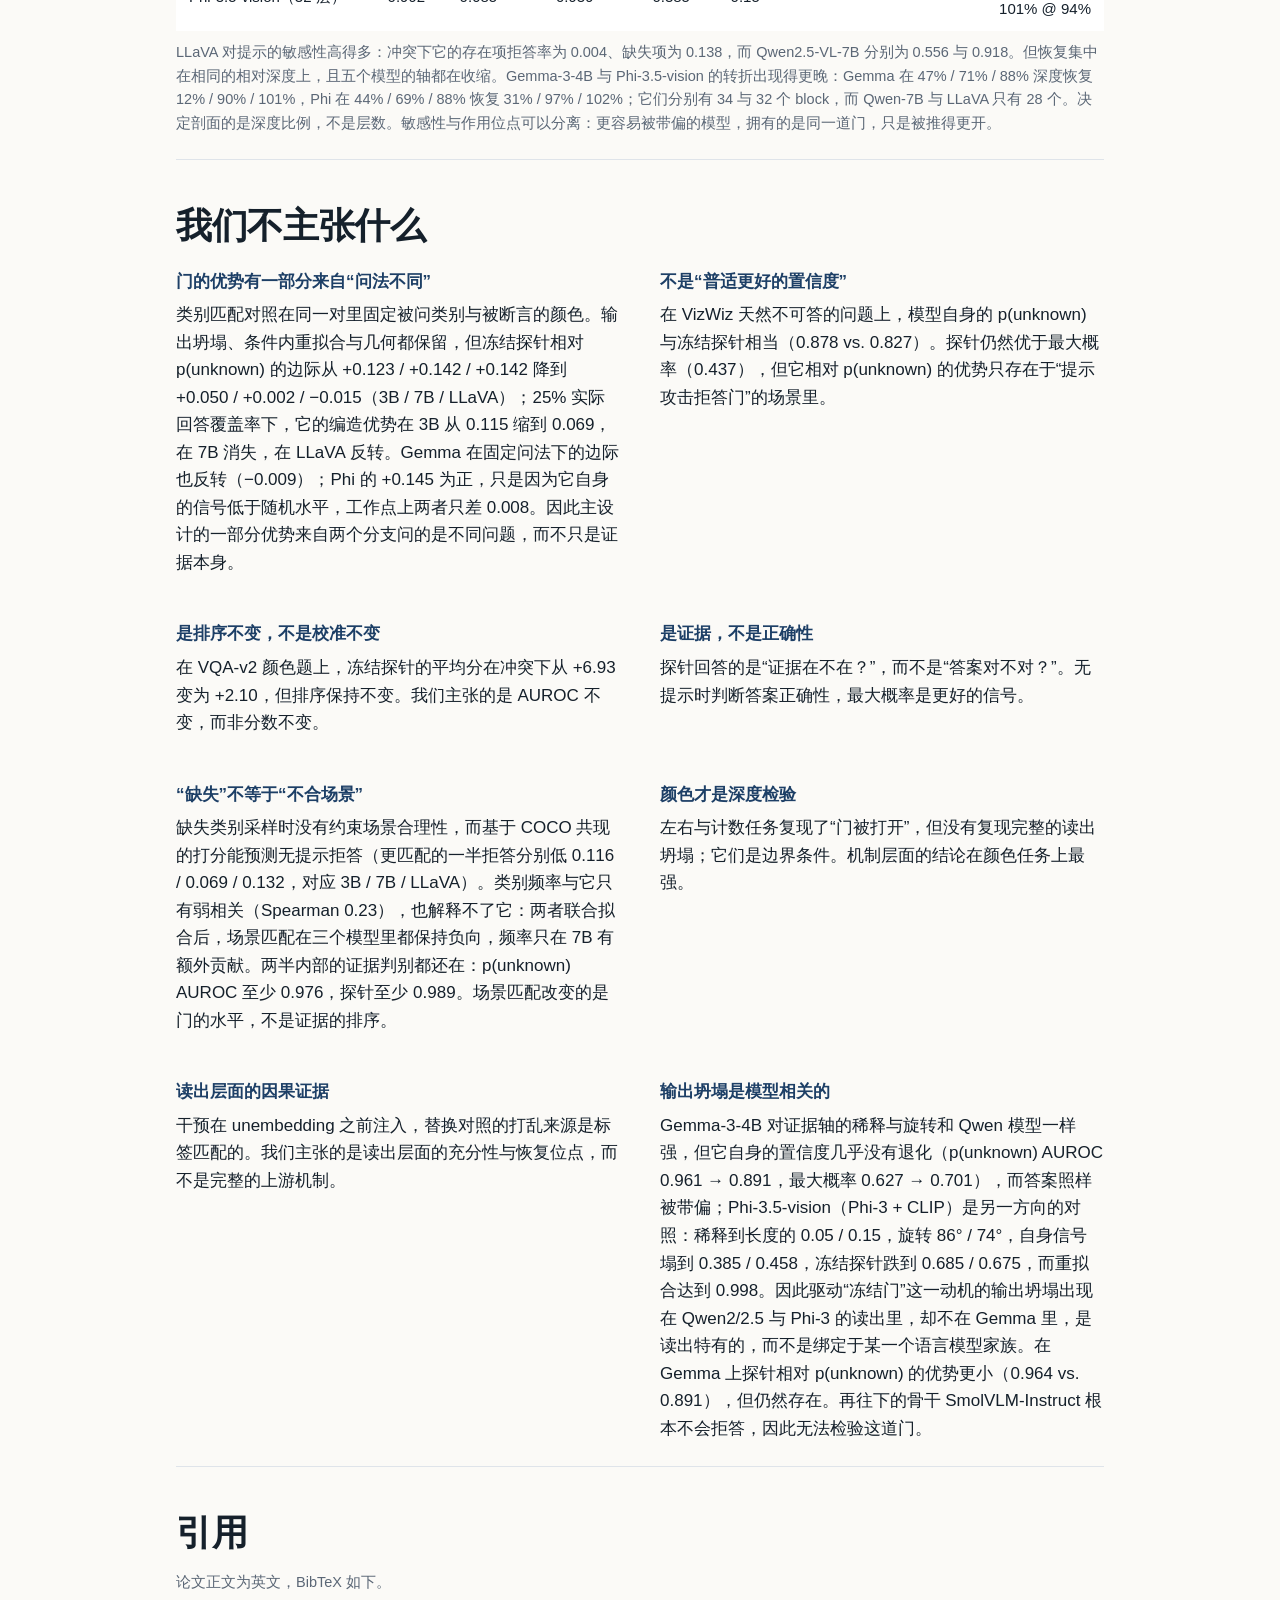
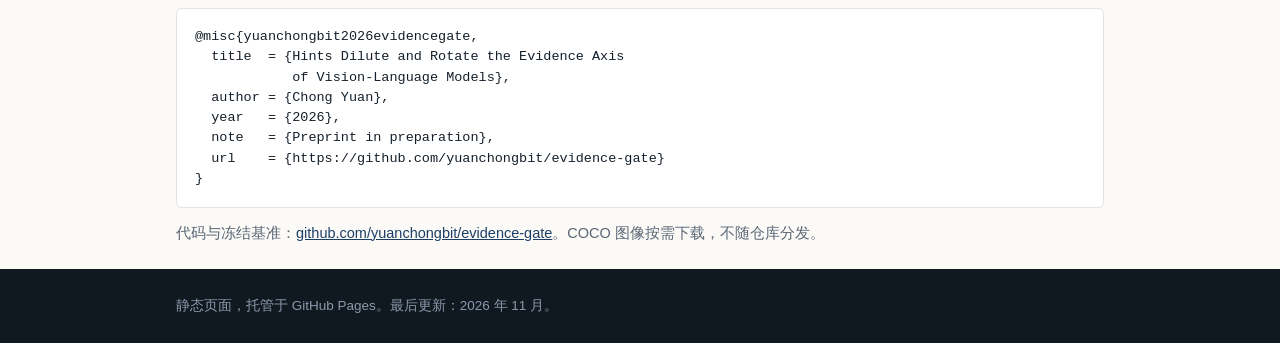
==== commit 650d3b8e: "Complete the cross-backbone control battery and set the author name" ====
--- a/docs/index.zh.html
+++ b/docs/index.zh.html
@@ -21,7 +21,7 @@
     <p class="kicker">预印本 · 2026</p>
     <h1>证据之门</h1>
     <p class="subtitle">提示稀释并旋转视觉语言模型的<br>证据轴</p>
-    <p class="authors">yuanchongbit</p>
+    <p class="authors">Chong Yuan</p>
     <nav class="links">
       <a class="primary" href="https://github.com/yuanchongbit/evidence-gate">代码</a>
       <a href="paper/main.pdf">论文</a>
@@ -35,7 +35,7 @@
 <main class="wrap">
 
 <section class="tldr">
-  <p><strong>一句话。</strong>问视觉语言模型一个图中并不存在的物体，它通常回答<em>不确定</em>。只要加一句话——“提示：雨伞是黑色的。”——它就会回答<em>黑色</em>。我们表明，这不是“没看见”：证据在模型内部仍然可解码，但提示把存在-缺失均值差缩短，并让它偏离模型原本读取的方向 24°–71°（下图的 3B 为 40°）；坏掉的是把证据转成拒答的那道<em>门</em>。这道门写得很晚，位于最后几层，可以被读出，也可以沿单一方向推回去。同一套几何在来自两个语言模型家族的四个骨干上重现；只有模型自身置信度的塌缩是 Qwen 读出所特有的。</p>
+  <p><strong>一句话。</strong>问视觉语言模型一个图中并不存在的物体，它通常回答<em>不确定</em>。只要加一句话——“提示：雨伞是黑色的。”——它就会回答<em>黑色</em>。我们表明，这不是“没看见”：证据在模型内部仍然可解码，但提示把存在-缺失均值差缩短，并让它偏离无提示线性读出的方向 24°–86°（下图的 3B 为 40°）；坏掉的是把证据转成拒答的那道<em>门</em>。这道门写得很晚，位于网络最后三分之一（69–94% 深度），可以被读出，也可以沿单一方向推回去。同一套几何在来自三个语言模型家族的五个骨干上重现；模型自身置信度的塌缩出现在 Qwen 与 Phi 的读出里，却不在 Gemma 里，因此它是读出特有的，而不是家族共有的。</p>
 </section>
 
 <section id="idea">
@@ -69,8 +69,8 @@
 </section>
 
 <section id="results">
-  <h2>Qwen 家族的输出读出坍塌；四个骨干的证据轴都被稀释并旋转</h2>
-  <p class="lead">在冲突提示下，三个以 Qwen 为语言模型的骨干（两个 Qwen2.5-VL 尺寸，以及语言模型为 Qwen2-7B 的 LLaVA-OneVision）上，其输出分布中的所有信号都失去了区分“有证据”与“无证据”的能力。最终隐状态上的线性探针在留出场景上保住了大部分排序（3B 0.958、7B 0.946、LLaVA 0.935，远端色相提示）；但它区分存在与缺失的间隔从 15.9 缩到 7.3，完整的均值差向量既变短又转向。信息是被重新编码，而不是被抹掉。第四个骨干 Gemma-3-4B-it（Gemma-3 + SigLIP 编码器，不含任何 Qwen 组件）复现了同一套几何，却没有复现输出坍塌：它的 p(unknown) AUROC 只从 0.961 降到 0.891，最大概率反而从 0.627 升到 0.701，而留出探针迁移为 0.964 / 0.970。</p>
+  <h2>Qwen 与 Phi 的输出读出坍塌；五个骨干的证据轴都被稀释并旋转</h2>
+  <p class="lead">在冲突提示下，三个以 Qwen 为语言模型的骨干（两个 Qwen2.5-VL 尺寸，以及语言模型为 Qwen2-7B 的 LLaVA-OneVision）上，其输出分布中的所有信号都失去了区分“有证据”与“无证据”的能力。最终隐状态上的线性探针在留出场景上保住了大部分排序（3B 0.958、7B 0.946、LLaVA 0.935，远端色相提示）；但它区分存在与缺失的间隔从 15.9 缩到 7.3，完整的均值差向量既变短又转向。信息是被重新编码，而不是被抹掉。Gemma-3-4B-it（Gemma-3 + SigLIP 编码器，不含任何 Qwen 组件）复现了同一套几何，却没有复现输出坍塌：它的 p(unknown) AUROC 只从 0.961 降到 0.891，最大概率反而从 0.627 升到 0.701，而留出探针迁移为 0.964 / 0.970。Phi-3.5-vision（Phi-3 + CLIP 编码器）是相反的例子：它会拒答（0.897），也会被提示带偏（0.322 / 0.425），证据向量旋转 86° / 74°，使无提示探针跌到 0.685 / 0.675，但在同样的状态上重拟合仍有 0.998，而它自身的信号塌到随机水平以下（0.939 → 0.385 / 0.458）。</p>
 
   <figure class="chart">
     <svg viewBox="0 0 760 320" role="img" aria-label="三种提示条件下证据检测的 AUROC">
@@ -120,7 +120,7 @@
 
 <section id="mechanism">
   <h2>抑制发生在后段，证据被稀释并旋转</h2>
-  <p class="lead">冲突下，探针区分存在与缺失的间隔从 15.9 缩到 7.3，而类内离散度基本不变。在完整状态空间里（见下表），存在-缺失均值差只剩 0.39–0.64 的长度，并偏离无提示方向 24°–71°；两种冲突颜色旋转到几乎相同的方向（Qwen 模型 cos 0.91，Gemma 0.97）。用类内噪声白化后，可分性并未下降，冲突对内部重拟合的探针达到 0.989–0.999：证据是被重新编码，而不是被摧毁。这解释了为什么 p(unknown) 会失效——它读的是绝对尺度和一个固定方向——而基于排序的门仍然有效。</p>
+  <p class="lead">冲突下，探针区分存在与缺失的间隔从 15.9 缩到 7.3，而类内离散度只缩小到 0.62–0.83（均值间隔为 0.20–0.69）。在完整状态空间里（见下表），存在-缺失均值差在四个参与拟合的模型里只剩 0.39–0.64 的长度，并偏离无提示方向 24°–71°；两种冲突颜色旋转到几乎相同的方向（Qwen 模型 cos 0.91，Gemma 0.97）。用类内噪声白化后，可分性并未下降，冲突对内部重拟合的探针达到 0.989–0.999：证据是被重新编码，而不是被摧毁。这解释了为什么 p(unknown) 会失效——它读的是绝对尺度和一个固定方向——而基于排序的门仍然有效。敏感性损失可以从几何预测：在 12 个“模型×条件”单元上，d′<sub>c</sub>/d′<sub>0</sub> = 1.42 ×（均值间隔比）+ 0.003（R² = 0.918），每个模型的增益在 1.25–1.60 之间，因为类内离散度的收缩几乎与条件无关（0.71 ± 0.07）。增益不跨模型共享，而且这一规律止于读出层：它不预测模型自身置信度的坍塌。把探针换成只用输出计算的行为 d′，这一恒等式就不再成立：在八个提示格上，行为比值同样跟随 gap 比值（斜率 0.97、截距 0.12，R² = 0.57；过原点 1.27），模型相关增益为 0.92（3B）、1.43（7B）、1.62（LLaVA）、1.40（Gemma）。样本外检验：当每个模型的增益在本模型内估计时，探针规律成立（留一单元误差 0.056，单位斜率基线为 0.179；场景 bootstrap 斜率 1.42 [1.37, 1.47]），但增益不能外推到未见的模型（留一模型误差 0.02–0.12）；行为侧的拟合是描述性的而非预测性的（留一单元 0.100，基线 0.121–0.125）。</p>
 
   <div class="tablewrap">
     <table>
@@ -130,41 +130,53 @@
         <tr><td>Qwen2.5-VL-7B</td><td>0.39 / 0.43</td><td>48° / 44°</td><td>0.26 / 0.31</td><td>0.70 → 0.41</td></tr>
         <tr><td>LLaVA-OneVision-7B</td><td>0.61 / 0.64</td><td>71° / 69°</td><td>0.20 / 0.23</td><td>0.61 → 0.45</td></tr>
         <tr><td>Gemma-3-4B-it</td><td>0.53 / 0.54</td><td>29° / 24°</td><td>0.47 / 0.50</td><td>0.59 → 0.54</td></tr>
+        <tr><td>Phi-3.5-vision</td><td>0.05 / 0.15</td><td>86° / 74°</td><td>0.004 / 0.04</td><td>0.39 → 0.03</td></tr>
       </tbody>
     </table>
   </div>
-  <p class="small">最终隐状态上完整的“存在 − 缺失”均值差向量（261 个场景；场景 bootstrap 置信区间见论文）。<em>a</em> 为可信提示，<em>b</em> 为远端色相提示。同一估计量在无提示向量自比时给出长度比 1.00、夹角 3–5°，即噪声底。逐场景间隔失去了跨场景一致性，而归一化后的可分性并未下降：聚合向量变短，一部分是因为不同场景不再指向同一方向。Gemma-3-4B-it（Gemma-3 + SigLIP，不含任何 Qwen 组件）复现了稀释、旋转、与颜色无关的方向（cos 0.97）和留出场景迁移（0.964 / 0.970），但没有复现输出信号的塌缩：冲突下它的最大概率反而上升（0.627 → 0.701），而答案被带偏的程度与 3B 相当（准确率 0.567 → 0.241）。内部几何跨语言模型家族成立；排序-尺度分离是本组 Qwen2/2.5 读出的性质。</p>
+  <p class="small">最终隐状态上完整的“存在 − 缺失”均值差向量（261 个场景；场景 bootstrap 置信区间见论文）。<em>a</em> 为可信提示，<em>b</em> 为远端色相提示。同一估计量在无提示向量自比时给出长度比 1.00、夹角 3–5°，即噪声底。逐场景间隔失去了跨场景一致性，而归一化后的可分性并未下降：聚合向量变短，一部分是因为不同场景不再指向同一方向。Gemma-3-4B-it（Gemma-3 + SigLIP，不含任何 Qwen 组件）复现了稀释、旋转、与颜色无关的方向（cos 0.97）和留出场景迁移（0.964 / 0.970），但没有复现输出信号的塌缩：冲突下它的最大概率反而上升（0.627 → 0.701），而答案被带偏的程度与 3B 相当（准确率 0.567 → 0.241）。Phi-3.5-vision 把这一几何推到最远：旋转到 86° / 74° 时，无提示探针跌到 0.685 / 0.675，而重拟合达到 0.998，它自身的信号塌到 0.385 / 0.458。因此内部几何跨三个语言模型家族、三种视觉编码器成立；输出坍塌出现在 Qwen 与 Phi 的读出里但不在 Gemma 里，是读出特有的而非家族共有的。在 PASCAL VOC 2012 上（180 张图，自动标签，同一 3B 检查点）复现了行为、留出迁移（0.925 / 0.950）、几何（0.41 / 0.52，35° / 33°）与门（25% 覆盖率下 0.367 → 0.144）。</p>
 
   <figure class="chart">
-    <svg viewBox="0 0 760 330" role="img" aria-label="逐层激活替换后拒答的恢复情况">
+    <svg viewBox="0 0 760 330" role="img" aria-label="五个模型逐层激活替换后拒答的恢复情况">
       <g class="axis">
         <line x1="80" y1="270" x2="710" y2="270"></line>
         <line x1="80" y1="40" x2="80" y2="270"></line>
         <text x="72" y="274" text-anchor="end">0%</text>
-        <text x="72" y="202" text-anchor="end">25%</text>
-        <text x="72" y="134" text-anchor="end">50%</text>
-        <text x="72" y="66" text-anchor="end">75%</text>
-        <text x="80" y="295" text-anchor="middle">50%</text>
-        <text x="395" y="295" text-anchor="middle">75%</text>
-        <text x="710" y="295" text-anchor="middle">100%</text>
-        <line class="grid" x1="80" y1="202" x2="710" y2="202"></line>
-        <line class="grid" x1="80" y1="134" x2="710" y2="134"></line>
-        <line class="grid" x1="80" y1="66" x2="710" y2="66"></line>
+        <text x="72" y="216.5" text-anchor="end">25%</text>
+        <text x="72" y="159" text-anchor="end">50%</text>
+        <text x="72" y="101.5" text-anchor="end">75%</text>
+        <text x="72" y="44" text-anchor="end">100%</text>
+        <text x="95" y="295" text-anchor="middle">20%</text>
+        <text x="247" y="295" text-anchor="middle">40%</text>
+        <text x="399" y="295" text-anchor="middle">60%</text>
+        <text x="551" y="295" text-anchor="middle">80%</text>
+        <text x="702" y="295" text-anchor="middle">100%</text>
+        <line class="grid" x1="80" y1="212.5" x2="710" y2="212.5"></line>
+        <line class="grid" x1="80" y1="155" x2="710" y2="155"></line>
+        <line class="grid" x1="80" y1="97.5" x2="710" y2="97.5"></line>
         <text x="395" y="318" text-anchor="middle">被替换层的相对深度</text>
       </g>
       <!-- 3B: 67% -> 22%; 89% -> 80% -->
-      <polyline class="line m3b" points="272,210.1 671,52.4"></polyline>
-      <circle class="m3b" cx="272" cy="210.1" r="5"></circle><circle class="m3b" cx="671" cy="52.4" r="5"></circle>
+      <polyline class="line m3b" points="449.6,219.4 618.2,86.0"></polyline>
+      <circle class="m3b" cx="449.6" cy="219.4" r="5"></circle><circle class="m3b" cx="618.2" cy="86.0" r="5"></circle>
       <!-- 7B: 64% -> 0; 86% -> 69; 93% -> 90 -->
-      <polyline class="line m7b" points="237,270 584,80.6 660,27.1"></polyline>
-      <circle class="m7b" cx="237" cy="270" r="5"></circle><circle class="m7b" cx="584" cy="80.6" r="5"></circle><circle class="m7b" cx="660" cy="27.1" r="5"></circle>
+      <polyline class="line m7b" points="431.4,270 593.9,111.3 648.5,63.0"></polyline>
+      <circle class="m7b" cx="431.4" cy="270" r="5"></circle><circle class="m7b" cx="593.9" cy="111.3" r="5"></circle><circle class="m7b" cx="648.5" cy="63.0" r="5"></circle>
       <!-- LLaVA: 64% -> 36; 86% -> 80; 93% -> 96 -->
-      <polyline class="line llava" points="237,172.1 584,52.4 660,8.9"></polyline>
-      <circle class="llava" cx="237" cy="172.1" r="5"></circle><circle class="llava" cx="584" cy="52.4" r="5"></circle><circle class="llava" cx="660" cy="8.9" r="5"></circle>
+      <polyline class="line llava" points="431.4,187.2 593.9,86.0 648.5,49.2"></polyline>
+      <circle class="llava" cx="431.4" cy="187.2" r="5"></circle><circle class="llava" cx="593.9" cy="86.0" r="5"></circle><circle class="llava" cx="648.5" cy="49.2" r="5"></circle>
+      <!-- Gemma: 24% -> 1; 47% -> 12; 71% -> 90; 88% -> 101 -->
+      <polyline class="line gemma" points="121.7,267.7 300.9,242.4 479.2,63.0 612.8,37.7"></polyline>
+      <circle class="gemma" cx="121.7" cy="267.7" r="5"></circle><circle class="gemma" cx="300.9" cy="242.4" r="5"></circle><circle class="gemma" cx="479.2" cy="63.0" r="5"></circle><circle class="gemma" cx="612.8" cy="37.7" r="5"></circle>
+      <!-- Phi: 44% -> 31; 69% -> 97; 88% -> 102; 94% -> 101 -->
+      <polyline class="line phi" points="275.9,198.7 465.6,46.9 607.6,35.4 655.4,37.7"></polyline>
+      <circle class="phi" cx="275.9" cy="198.7" r="5"></circle><circle class="phi" cx="465.6" cy="46.9" r="5"></circle><circle class="phi" cx="607.6" cy="35.4" r="5"></circle><circle class="phi" cx="655.4" cy="37.7" r="5"></circle>
       <g class="legend">
-        <circle class="m3b" cx="92" cy="22" r="5"></circle><text x="106" y="26">Qwen2.5-VL-3B</text>
-        <circle class="m7b" cx="240" cy="22" r="5"></circle><text x="254" y="26">Qwen2.5-VL-7B</text>
-        <circle class="llava" cx="390" cy="22" r="5"></circle><text x="404" y="26">LLaVA-OneVision-7B</text>
+        <circle class="m3b" cx="92" cy="14" r="5"></circle><text x="106" y="18">Qwen2.5-VL-3B</text>
+        <circle class="m7b" cx="300" cy="14" r="5"></circle><text x="314" y="18">Qwen2.5-VL-7B</text>
+        <circle class="llava" cx="500" cy="14" r="5"></circle><text x="514" y="18">LLaVA-OneVision-7B</text>
+        <circle class="gemma" cx="92" cy="32" r="5"></circle><text x="106" y="36">Gemma-3-4B</text>
+        <circle class="phi" cx="300" cy="32" r="5"></circle><text x="314" y="36">Phi-3.5-vision</text>
       </g>
     </svg>
     <figcaption>在未被污染的“无提示”前向传播中取出末位 token 的状态，粘贴到带提示传播的第 L 层，用 p(unknown) 衡量丢失的拒答恢复程度。每个来源都是同一样本的无提示状态；标签匹配的打乱来源对照（上一样本，同为缺失）表现相近，说明它携带的是类别层面的状态，但无法与一般先验区分。</figcaption>
@@ -174,31 +186,33 @@
 
   <p>同一方向在提示存在时依然有效。在冲突提示的前向过程中，−0.25·‖h‖ 把“物体缺失”时的拒答从 0.542 抬到 0.874；+0.25·‖h‖ 把答对真实颜色的比例从 0.383 提到 0.479，而采纳提示的比例仍为 0.433。冲突稀释、旋转并削弱证据的权重，但没有切断它与决策的连接。由于向量在 unembedding 之前注入，这是读出层面的因果证据。</p>
 
-  <p>两个控制限定了这一结论。去掉 <em>w</em> 使缺失项拒答下降 0.215 / 0.211 / 0.102（3B / 7B / LLaVA）、提示采纳上升 0.201 / 0.209 / 0.113，而去掉三个随机方向时所有指标的变化不超过 0.015。但这个比值不能解释为方向特异性：两种投影去掉的状态量不同。平均绝对投影比例为 <em>w</em> 的 0.055，随机方向为 0.019 / 0.004 / 0.008，相差 5.4 倍；与类别结构对齐的方向去掉的能量相当（类均值 0.052，第一主成分 0.066）。把去除能量对齐之后，大部分效应消失：把 <em>w</em> 缩放到随机方向的能量，缺失拒答只变化 −0.073（3B）和 −0.018（7B）；把随机方向放大到 <em>w</em> 的能量，3B 无效应（+0.010），7B 反而比 <em>w</em> 更大（−0.044）；类均值与第一主成分在对齐能量后使 3B 上升 +0.083、对 7B 无影响（+0.004）。注入同样不特异：同范数随机方向也能把门推开。因此可辩护的结论是读出层面的充分性、<em>w</em> 是一条高效的读出方向，而不是已识别的回路。</p>
+  <p>两个控制限定了这一结论。去掉 <em>w</em> 使缺失项拒答下降 0.215 / 0.211 / 0.102（3B / 7B / LLaVA）、提示采纳上升 0.201 / 0.209 / 0.113，而去掉三个随机方向时所有指标的变化不超过 0.015。但这个比值不能解释为方向特异性：两种投影去掉的状态量不同。平均绝对投影比例为 <em>w</em> 的 0.055，随机方向为 0.019 / 0.004 / 0.008，相差 5.4 倍；与类别结构对齐的方向去掉的能量相当（类均值 0.052，第一主成分 0.066）。把去除能量对齐之后，大部分效应消失：把 <em>w</em> 缩放到随机方向的能量，缺失拒答只变化 −0.073（3B）和 −0.018（7B）；把随机方向放大到 <em>w</em> 的能量，3B 无效应（+0.010），7B 反而比 <em>w</em> 更大（−0.044）；类均值与第一主成分在对齐能量后使 3B 上升 +0.083、对 7B 无影响（+0.004）。注入同样不特异：同范数随机方向也能把门推开。因此可辩护的结论是读出层面的充分性，而不是已识别的回路；<em>w</em> 在 Qwen 家族与 Phi 中是高效的读出方向，但在 Gemma 中任何同范数扰动都能移动这道门。对两个非 Qwen 模型做去除能量对齐后，注入效率与必要性分离。Gemma 的原始消融为零（0.437，基线 0.439），两种对齐版本仍为零，而类均值与第一主成分在对齐到 <em>w</em> 的能量后各使拒答上升 +0.021：决定头部读出的是类别结构，不是 <em>w</em>。Phi 的原始效应（−0.057）主要来自被去除的能量：缩放到随机方向的能量后只剩 −0.013，而随机方向放大到 <em>w</em> 的能量后变化更大且方向相反（+0.048），类均值与第一主成分在对齐能量后分别使拒答下降 0.157 / 0.249。注入有效与去除相关是两件事。</p>
 
   <p>这一效应在另外两个冲突策略完全相反的模型上同样成立。Qwen2.5-VL-7B 过度拒答（缺失时拒答 0.918），−0.25·‖h‖ 把它抬到 1.000，+0.25·‖h‖ 压到 0.057；LLaVA-OneVision-7B 几乎不拒答（缺失 0.138，存在 0.004），同样的扫描得到 0.734 和 0.000。打开这道门并不等于给出答案：LLaVA 更采纳提示（缺失项 0.833 → 0.990），但存在项的真实颜色率没有统计上显著变化（+0.019）；7B 恢复了部分真实答案（0.249 → 0.421），但提示采纳也上升（0.176 → 0.425）。这个方向控制的是一道“是否弃答”的门，而不是答案选择。</p>
 
-  <p>因果控制同样跨模型复现。剂量匹配的层注入在第 16 层（3B）和第 20 层（7B）之前都不起作用，只在第 32 / 26 层显著；LLaVA 的起点更早（第 20 层），但仍落在最后 30% 的深度内。同图、反问题的替换控制在 L24/L26 给出配对恢复差：3B +0.51 / +0.83，7B +0.84 / +0.86，LLaVA +0.74 / +0.80；而打乱来源的恢复量至少一样多——末层状态携带的是它所对应问题的策略，而不是这张图证据的编码。</p>
+  <p>因果控制同样跨模型复现。剂量匹配的层注入在第 16 层（3B）和第 20 层（7B）之前都不起作用，只在第 32 / 26 层显著；LLaVA 的起点更早（第 20 层），但仍落在最后 30% 的深度内。同图、反问题的替换控制在 L24/L26 给出配对恢复差：3B +0.51 / +0.83，7B +0.84 / +0.86，LLaVA +0.74 / +0.80，Gemma +0.71 / +0.77，Phi +0.71 / +0.77；而打乱来源的恢复量至少一样多——末层状态携带的是它所对应问题的策略，而不是这张图证据的编码。读出层的方向注入同样在 Qwen 家族之外复现，只是幅度不同：±0.50·‖h‖ 使 Gemma 的缺失项拒答变化 +0.056 / −0.109（其存在项已处在 0.008 的拒答地板），使 Phi 变化 +0.435 / −0.330；Phi 在冲突下存在项仍有 0.548 的拒答率，说明它的门对“问的是缺失项”并不够特异。头部的随机方向控制进一步限定了这一点：拟合方向在 Phi 是随机方向平均效应的 3.0 倍（消融为 12.9 倍），在 Gemma 却只有 0.55 倍；Gemma 消融 <em>w</em> 为零效应（−0.002），尽管它去掉的能量是随机投影的 5.9 倍。层注入在 Gemma 只有 L30 干净（±0.25 时缺失拒答 −0.151 / +0.088，存在项 gold 与提示采纳不变；L16 和 L24 的负方向虽移动门却破坏存在项），而 Phi 的方向在 L14 已经起作用（−0.193 / +0.180），越深越弱，尽管替换恢复在 L14 只有 31%、L22 才达到 97%。Gemma 的头部是“可移动但非方向特异”的读出；Phi 的早期注入说明这条轴在冲突效应被定位之前就已可用，而不是它被计算的位置。</p>
 </section>
 
 <section id="gate">
   <h2>把机制变成一道门</h2>
-  <p class="lead">编造 = 被问物体不存在时仍回答出一种颜色。在固定 50% 覆盖率下，用探针而不是模型自身的置信度来排序，能去掉大部分编造——但只在提示被污染时成立。把三种提示条件合并后，优势从 23× 缩到 3×（0.064 vs. 0.193）；而固定分数阈值会因轴收缩而在冲突下变得过于保守。</p>
+  <p class="lead">编造 = 被问物体不存在时仍回答出一种颜色。探针只在无提示场景上拟合，并在留出场景上评分，因此评估场景不贡献任何标签。在共同的 25% 实际回答覆盖率下，用探针而不是模型自身的置信度来排序，能在提示被污染时去掉大部分编造。50% 覆盖率下，3B、LLaVA 与 Gemma 的优势仍在，但 7B 会拒答 72% 的冲突条目，根本到不了这个工作点，Phi 则需要选中 82% 的条目才能答满一半。</p>
   <div class="tablewrap">
     <table>
-      <thead><tr><th>50% 覆盖率</th><th>探针</th><th>p(unknown)</th><th>最大概率</th></tr></thead>
+      <thead><tr><th>冲突，25% 实际回答</th><th>探针</th><th>p(unknown)</th><th>最大概率</th></tr></thead>
       <tbody>
-        <tr><td>无提示</td><td class="best">0.031</td><td>0.042</td><td>0.425</td></tr>
-        <tr><td>正确提示</td><td class="best">0.027</td><td>0.088</td><td>0.119</td></tr>
-        <tr><td class="conflict">冲突提示</td><td class="best">0.069</td><td class="warn">0.249</td><td class="warn">0.510</td></tr>
+        <tr><td>Qwen2.5-VL-3B</td><td class="best">0.077</td><td class="warn">0.192</td><td class="warn">0.315</td></tr>
+        <tr><td>Qwen2.5-VL-7B</td><td class="best">0.146</td><td>0.169</td><td class="warn">0.215</td></tr>
+        <tr><td>LLaVA-OneVision-7B</td><td class="best">0.062</td><td class="warn">0.138</td><td class="warn">0.762</td></tr>
+        <tr><td>Gemma-3-4B</td><td class="best">0.015</td><td class="warn">0.138</td><td class="warn">0.254</td></tr>
+        <tr><td>Phi-3.5-vision</td><td class="best">0.285</td><td class="warn">0.562</td><td class="warn">0.662</td></tr>
       </tbody>
     </table>
   </div>
-  <p class="small">同样的模式也出现在 Qwen2.5-VL-7B（冻结探针 0.126 vs. p(unknown) 0.268）和 LLaVA-OneVision-7B（0.111 vs. 0.295）上。探针的优势来自隐状态本身：对同样的 12 维输出概率做逻辑回归读出，冲突下 50% 覆盖率的编造率为 0.142。重拟合探针在 3B 上达到 0.011，但这是上界而非可部署分数。优势在 5%–50% 的不可答比例下保持；10% 的保形风险证书在 3B 与 LLaVA 上成立，5% 在 130 个校准场景下不可行。</p>
+  <p class="small">50% 实际回答覆盖率下，交叉拟合探针在 3B 为 0.115（p(unknown) 0.249），在 LLaVA 为 0.149（0.295），在 Gemma 为 0.080（0.172）；在 Phi-3.5 上边际收窄到 0.556 对 0.586（配对差 [−0.073, −0.004]）。25% 覆盖率下，相对 p(unknown) 的场景 bootstrap 配对差在 3B [−0.169, −0.069]、LLaVA [−0.138, −0.008]、Gemma [−0.185, −0.069] 与 Phi-3.5 [−0.354, −0.192] 排除零，但 7B [−0.062, +0.008] 没有，因此除 7B 外的优势都被确立；Gemma 在工作点上的优势最大，但它来自阈值位置，因为探针与 p(unknown) 在主对上的排序几乎相同（0.887 对 0.896）。优势来自隐状态本身：对同样的 12 维输出概率做逻辑回归读出，冲突下 50% 选择覆盖率的编造率为 0.142。优势在 5%–50% 的不可答比例下保持。把问题与断言颜色在标签两端固定的类别匹配对照会去掉或反转 7B、LLaVA 与 Gemma 的大部分优势，在 Phi 的工作点上只剩 0.008（见<a href="#limits">局限</a>）。保形认证在 130 个校准场景下对多数模型<em>不成立</em>：把实际回答集同时放进分子和分母后，族式 10% 证书只在 Gemma 的 4/20 个划分中存在；我们报告最小上界（0.174 / 0.210 / 0.191 / 0.119 / 0.305），而不是证书。</p>
 </section>
 
 <section id="models">
-  <h2>三个做过逐层扫描的模型，同一种深度剖面</h2>
+  <h2>五个做过逐层扫描的模型，同一种深度剖面</h2>
   <div class="tablewrap">
     <table>
       <thead><tr><th>模型</th><th>探针<br>无提示</th><th>冻结探针<br>冲突</th><th>p(unknown)<br>无提示</th><th>p(unknown)<br>冲突</th><th>轴间隔比</th><th>替换恢复</th></tr></thead>
@@ -206,16 +220,22 @@
         <tr><td>Qwen2.5-VL-3B（36 层）</td><td>0.995</td><td>0.958</td><td>0.993</td><td>0.834</td><td>0.47</td><td>22% @ 67%，80% @ 89%</td></tr>
         <tr><td>Qwen2.5-VL-7B（28 层）</td><td>0.995</td><td>0.946</td><td>0.984</td><td>0.797</td><td>0.42</td><td>~0% @ 64%，69% @ 86%，90% @ 93%</td></tr>
         <tr><td>LLaVA-OneVision-7B（28 层）</td><td>0.994</td><td>0.935</td><td>0.991</td><td>0.781</td><td>0.34</td><td>36% @ 64%，80% @ 86%，96% @ 93%</td></tr>
+        <tr><td>Gemma-3-4B（34 层）</td><td>0.986</td><td>0.964</td><td>0.961</td><td>0.891</td><td>0.54</td><td>1% @ 24%，12% @ 47%，90% @ 71%，101% @ 88%</td></tr>
+        <tr><td>Phi-3.5-vision（32 层）</td><td>0.992</td><td>0.685</td><td>0.939</td><td>0.385</td><td>0.15</td><td>31% @ 44%，97% @ 69%，102% @ 88%，101% @ 94%</td></tr>
       </tbody>
     </table>
   </div>
-  <p class="small">LLaVA 对提示的敏感性高得多：冲突下它的存在项拒答率为 0.004、缺失项为 0.138，而 Qwen2.5-VL-7B 分别为 0.556 与 0.918。但恢复集中在相同的相对深度上，且三个模型的轴都在收缩。敏感性与作用位点可以分离：更容易被带偏的模型，拥有的是同一道门，只是被推得更开。Gemma-3-4B 只做了几何、探针迁移与信号检测，没有做逐层扫描，因此深度剖面建立在这三个模型上。</p>
+  <p class="small">LLaVA 对提示的敏感性高得多：冲突下它的存在项拒答率为 0.004、缺失项为 0.138，而 Qwen2.5-VL-7B 分别为 0.556 与 0.918。但恢复集中在相同的相对深度上，且五个模型的轴都在收缩。Gemma-3-4B 与 Phi-3.5-vision 的转折出现得更晚：Gemma 在 47% / 71% / 88% 深度恢复 12% / 90% / 101%，Phi 在 44% / 69% / 88% 恢复 31% / 97% / 102%；它们分别有 34 与 32 个 block，而 Qwen-7B 与 LLaVA 只有 28 个。决定剖面的是深度比例，不是层数。敏感性与作用位点可以分离：更容易被带偏的模型，拥有的是同一道门，只是被推得更开。</p>
 </section>
 
 <section id="limits">
   <h2>我们不主张什么</h2>
   <div class="cols limits">
     <div>
+      <h3>门的优势有一部分来自“问法不同”</h3>
+      <p>类别匹配对照在同一对里固定被问类别与被断言的颜色。输出坍塌、条件内重拟合与几何都保留，但冻结探针相对 p(unknown) 的边际从 +0.123 / +0.142 / +0.142 降到 +0.050 / +0.002 / −0.015（3B / 7B / LLaVA）；25% 实际回答覆盖率下，它的编造优势在 3B 从 0.115 缩到 0.069，在 7B 消失，在 LLaVA 反转。Gemma 在固定问法下的边际也反转（−0.009）；Phi 的 +0.145 为正，只是因为它自身的信号低于随机水平，工作点上两者只差 0.008。因此主设计的一部分优势来自两个分支问的是不同问题，而不只是证据本身。</p>
+    </div>
+    <div>
       <h3>不是“普适更好的置信度”</h3>
       <p>在 VizWiz 天然不可答的问题上，模型自身的 p(unknown) 与冻结探针相当（0.878 vs. 0.827）。探针仍然优于最大概率（0.437），但它相对 p(unknown) 的优势只存在于“提示攻击拒答门”的场景里。</p>
     </div>
@@ -241,7 +261,7 @@
     </div>
     <div>
       <h3>输出坍塌是模型相关的</h3>
-      <p>Gemma-3-4B 对证据轴的稀释与旋转和 Qwen 模型一样强，但它自身的置信度几乎没有退化（p(unknown) AUROC 0.961 → 0.891，最大概率 0.627 → 0.701），而答案照样被带偏。驱动“冻结门”这一动机的输出坍塌，是 Qwen2/2.5 读出的性质；在 Gemma 上探针相对 p(unknown) 的优势更小（0.964 vs. 0.891），但仍然存在。再往下的骨干 SmolVLM-Instruct 根本不会拒答，因此无法检验这道门。</p>
+      <p>Gemma-3-4B 对证据轴的稀释与旋转和 Qwen 模型一样强，但它自身的置信度几乎没有退化（p(unknown) AUROC 0.961 → 0.891，最大概率 0.627 → 0.701），而答案照样被带偏；Phi-3.5-vision（Phi-3 + CLIP）是另一方向的对照：稀释到长度的 0.05 / 0.15，旋转 86° / 74°，自身信号塌到 0.385 / 0.458，冻结探针跌到 0.685 / 0.675，而重拟合达到 0.998。因此驱动“冻结门”这一动机的输出坍塌出现在 Qwen2/2.5 与 Phi-3 的读出里，却不在 Gemma 里，是读出特有的，而不是绑定于某一个语言模型家族。在 Gemma 上探针相对 p(unknown) 的优势更小（0.964 vs. 0.891），但仍然存在。再往下的骨干 SmolVLM-Instruct 根本不会拒答，因此无法检验这道门。</p>
     </div>
   </div>
 </section>
@@ -252,7 +272,7 @@
 <pre><code>@misc{yuanchongbit2026evidencegate,
   title  = {Hints Dilute and Rotate the Evidence Axis
             of Vision-Language Models},
-  author = {yuanchongbit},
+  author = {Chong Yuan},
   year   = {2026},
   note   = {Preprint in preparation},
   url    = {https://github.com/yuanchongbit/evidence-gate}
@@ -263,7 +283,7 @@
 </main>
 
 <footer>
-  <div class="wrap">静态页面，托管于 GitHub Pages。最后更新：2026 年 10 月。</div>
+  <div class="wrap">静态页面，托管于 GitHub Pages。最后更新：2026 年 11 月。</div>
 </footer>
 
 </body>
--- a/docs/assets/style.css
+++ b/docs/assets/style.css
@@ -245,6 +245,10 @@
 circle.m7b { stroke: var(--teal); fill: var(--teal); }
 .line.llava { stroke: var(--orange); }
 circle.llava { stroke: var(--orange); fill: var(--orange); }
+.line.gemma { stroke: #7c3aed; }
+circle.gemma { stroke: #7c3aed; fill: #7c3aed; }
+.line.phi { stroke: #a16207; }
+circle.phi { stroke: #a16207; fill: #a16207; }
 .legend text { font-size: 12.5px; fill: #3b4755; font-family: -apple-system, sans-serif; }
 
 /* cards */
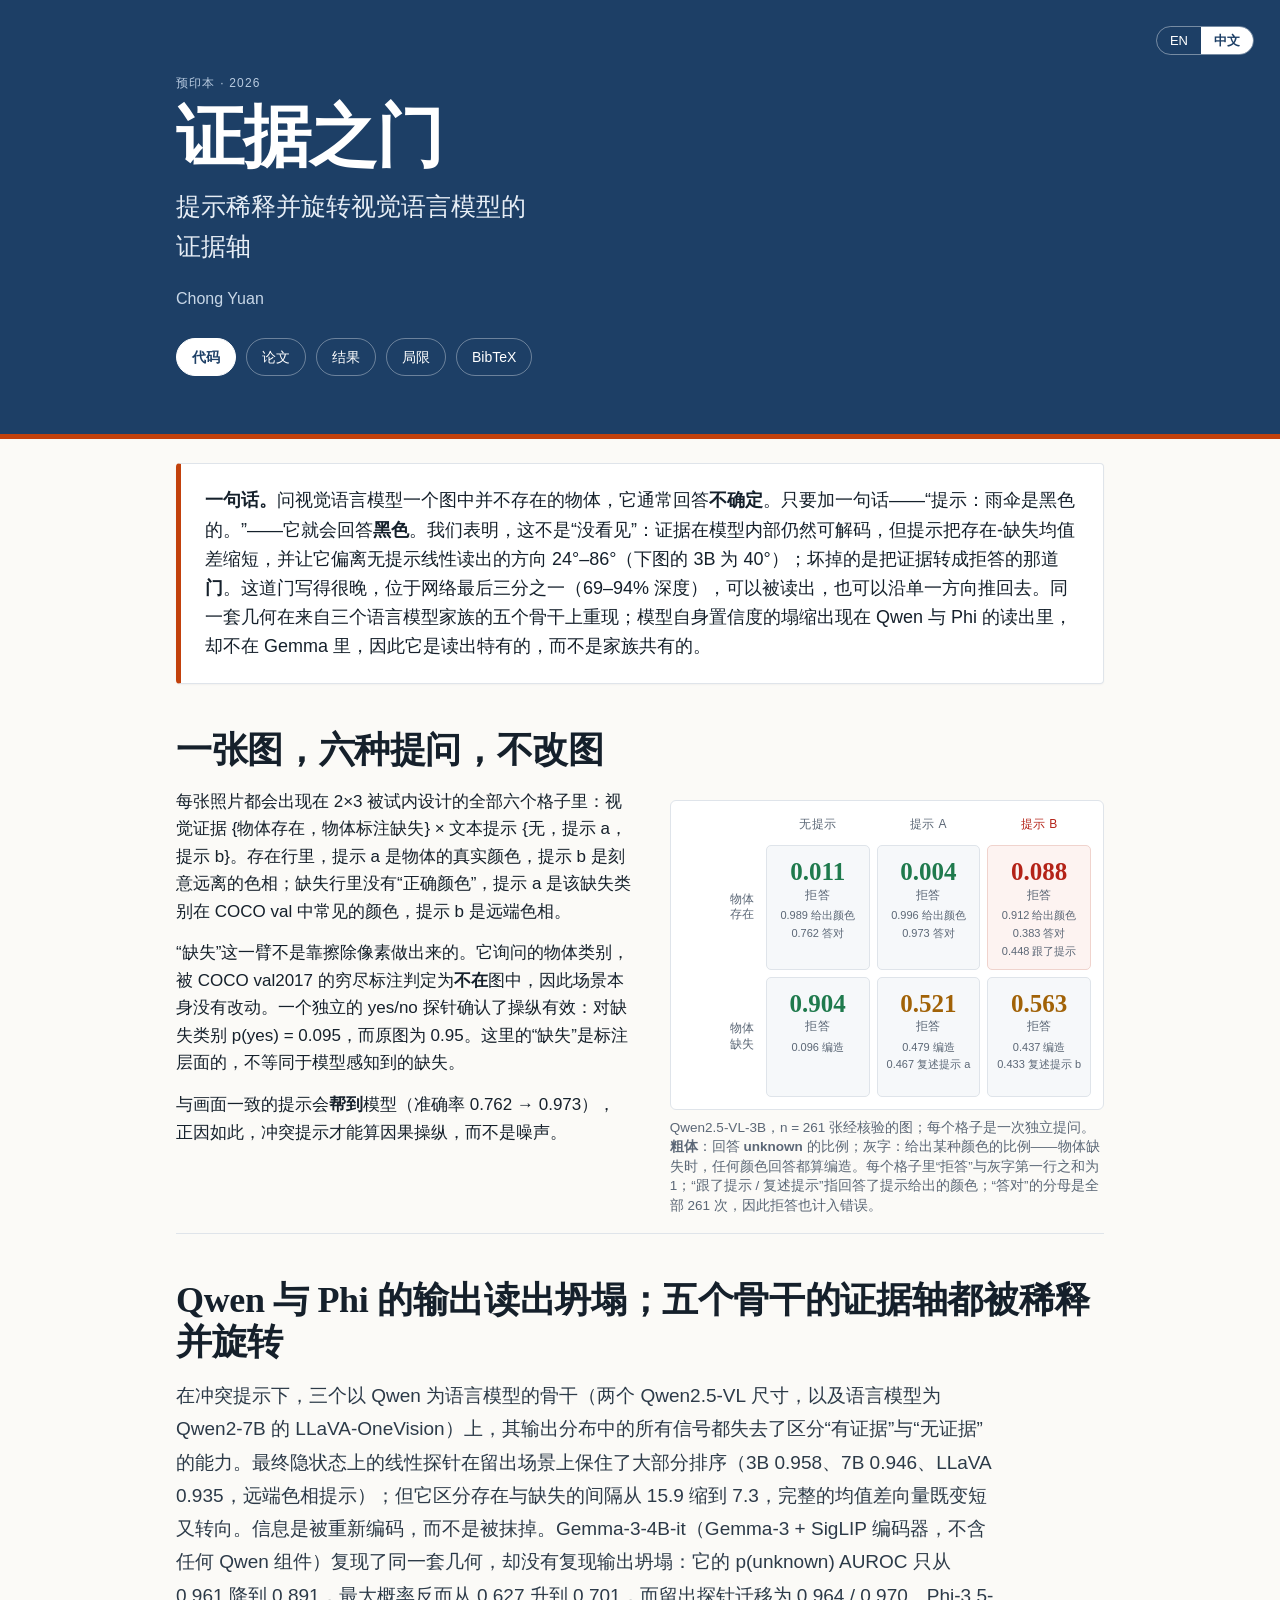
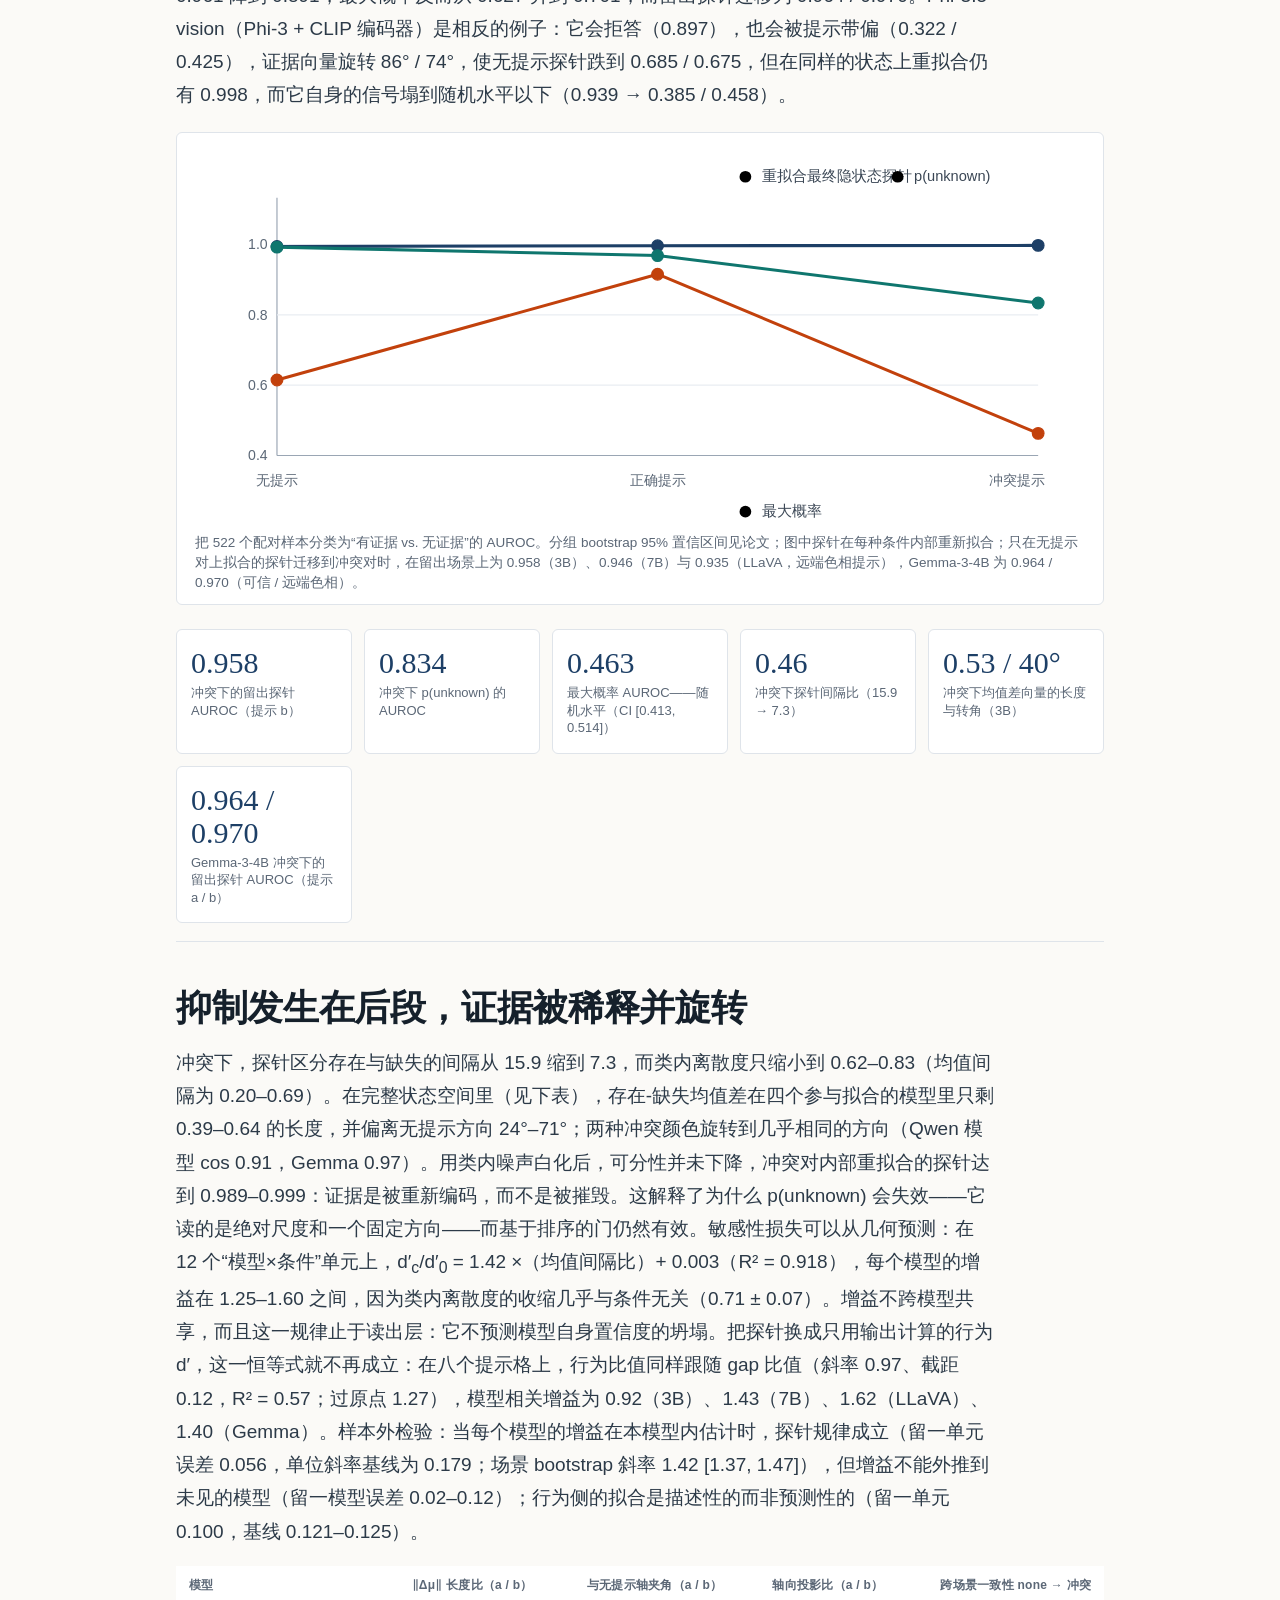
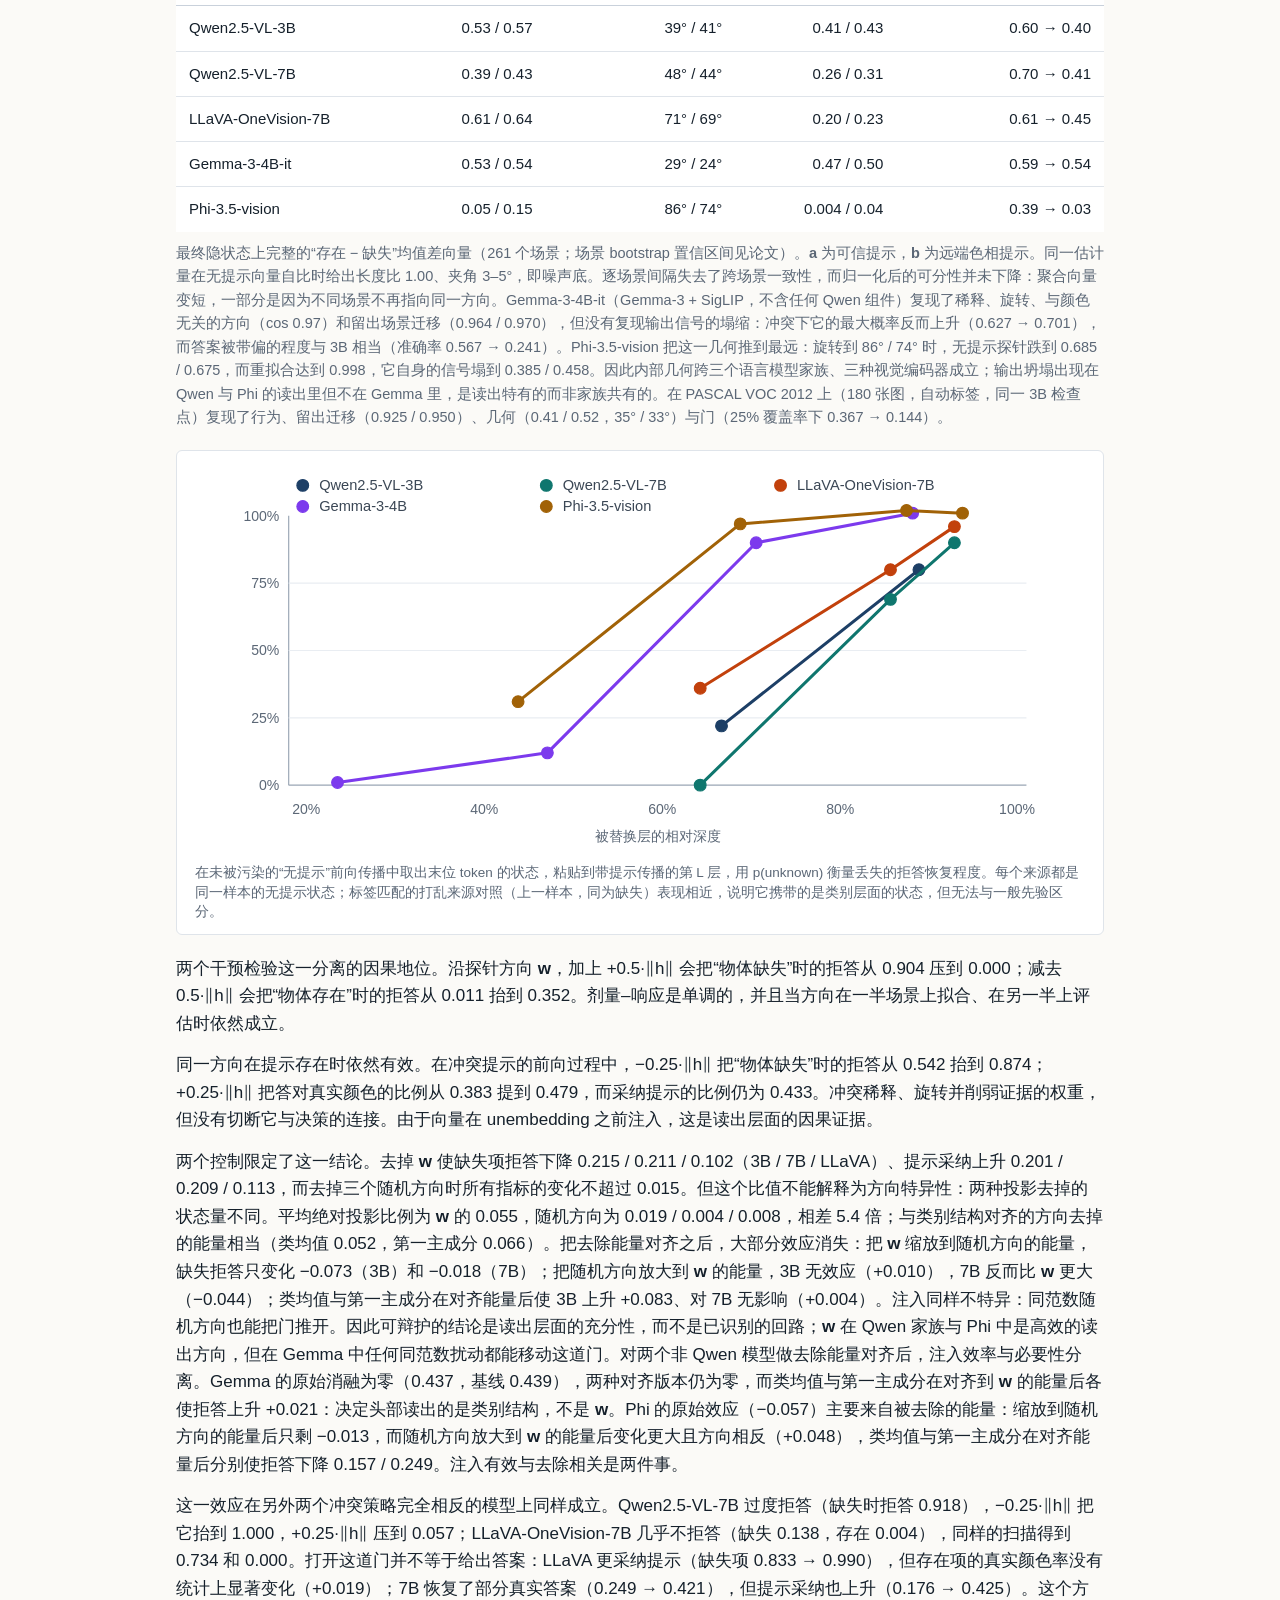
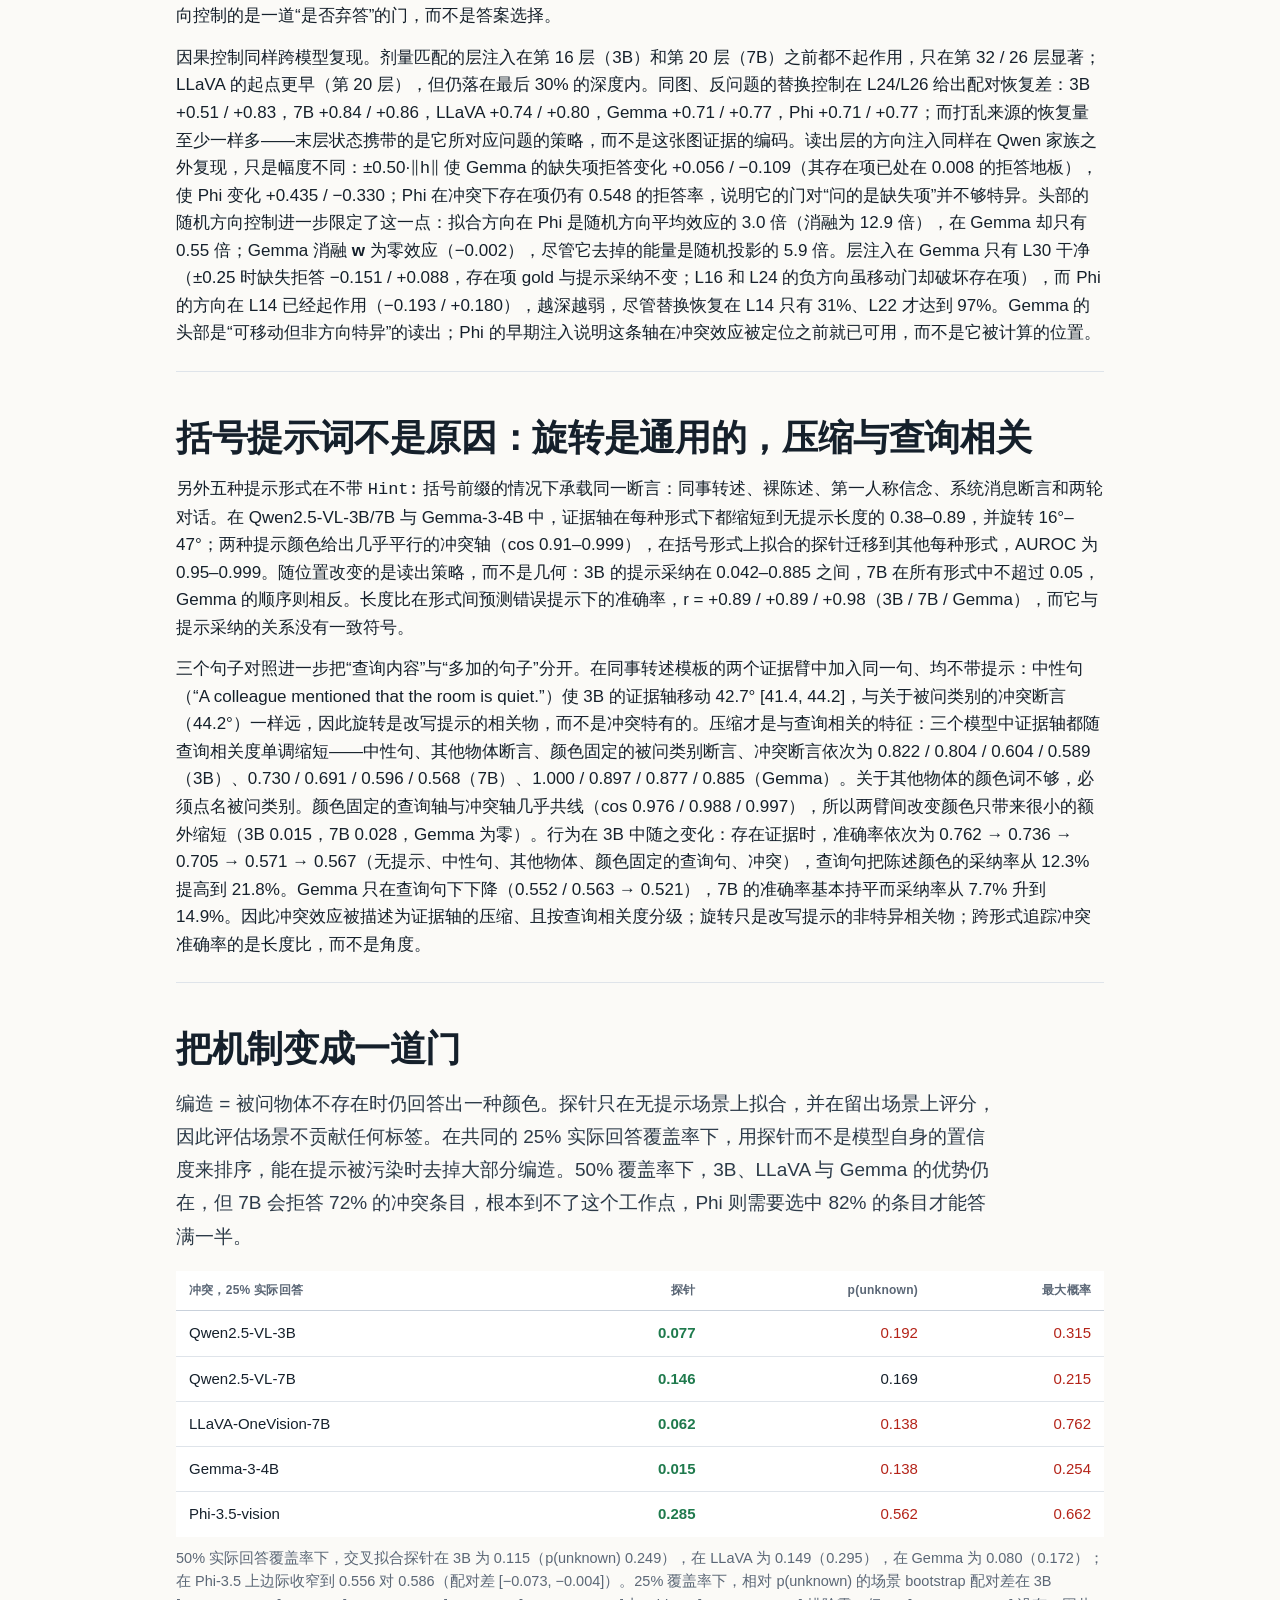
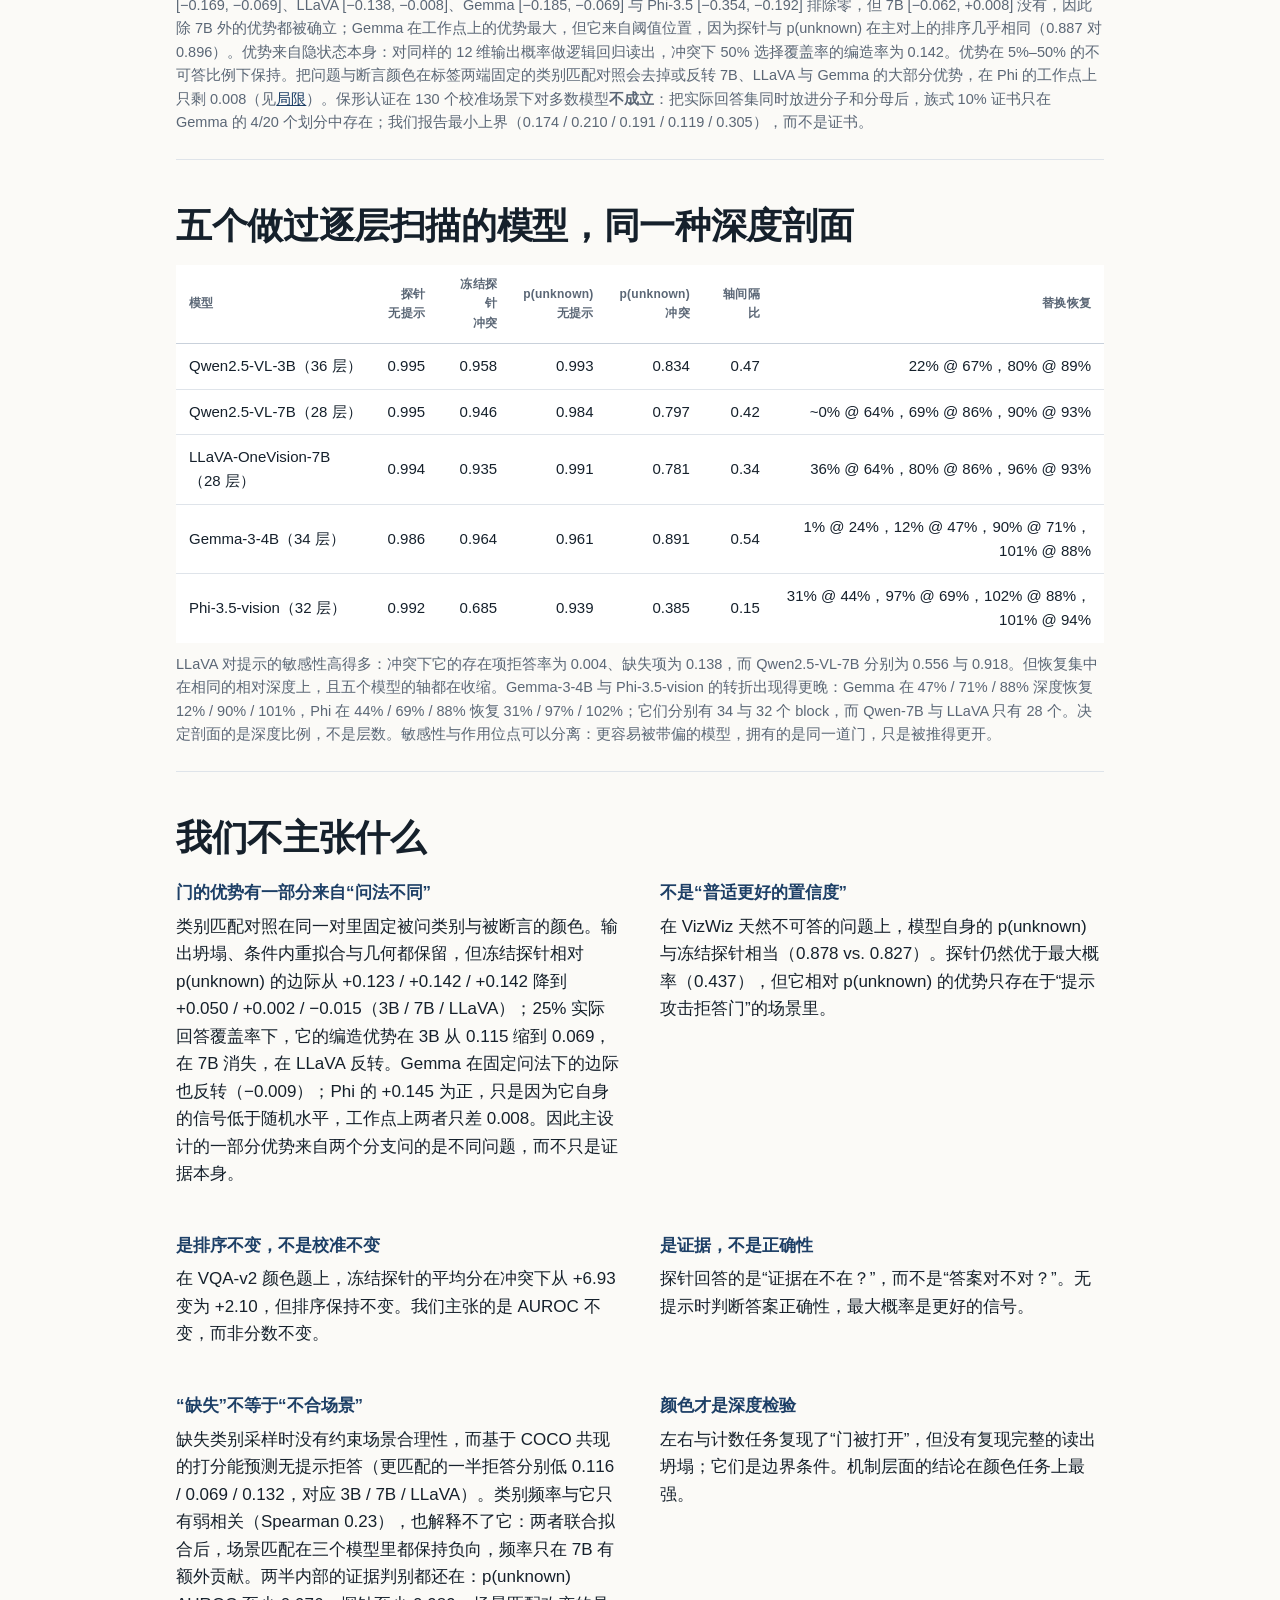
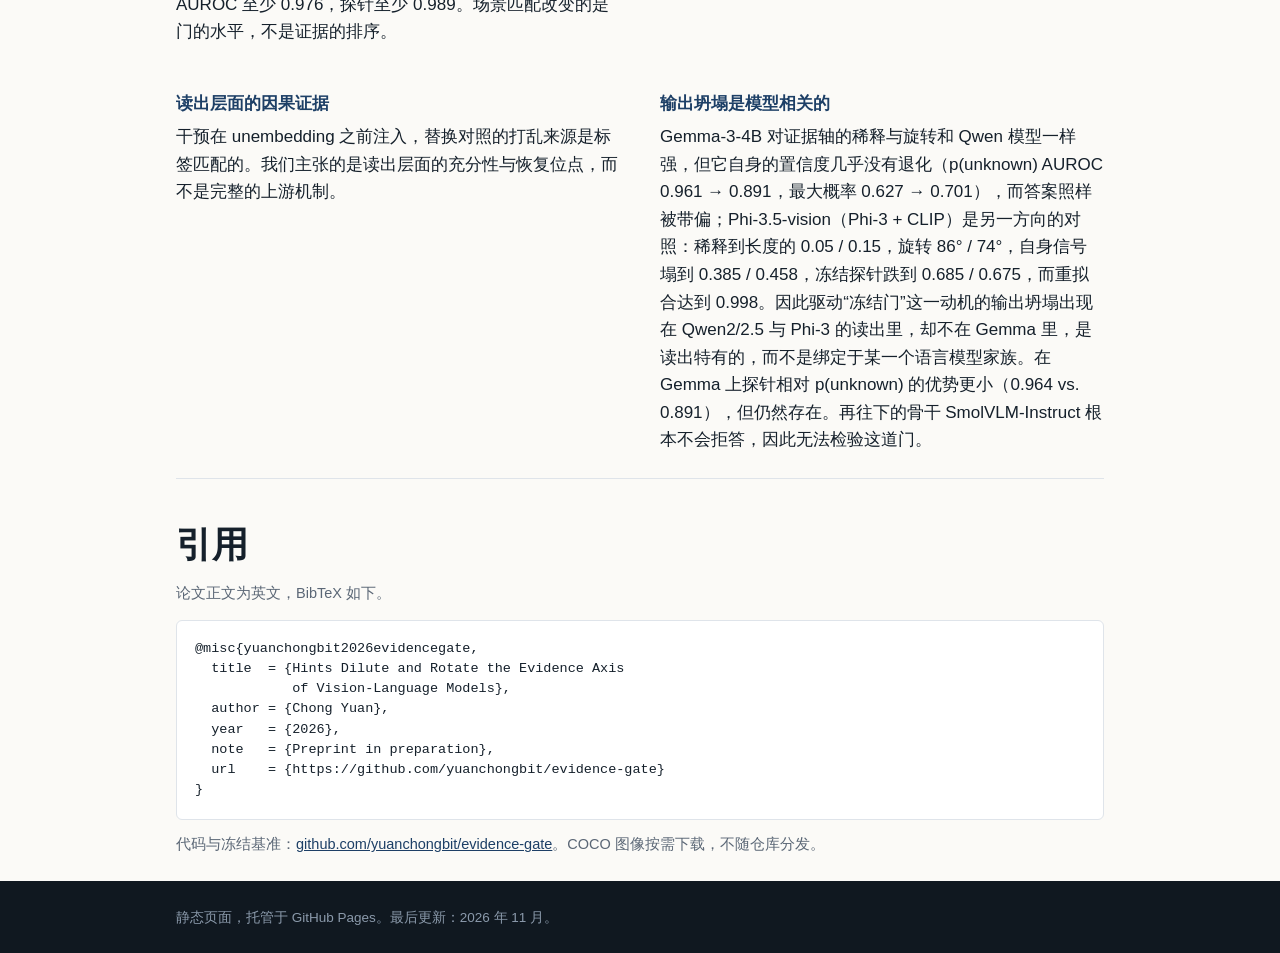
==== commit 900d6331: "Archive the prompt-form controls and rewrite the rotation claim Add the six-form battery and the thr" ====
--- a/docs/index.zh.html
+++ b/docs/index.zh.html
@@ -193,6 +193,12 @@
   <p>因果控制同样跨模型复现。剂量匹配的层注入在第 16 层（3B）和第 20 层（7B）之前都不起作用，只在第 32 / 26 层显著；LLaVA 的起点更早（第 20 层），但仍落在最后 30% 的深度内。同图、反问题的替换控制在 L24/L26 给出配对恢复差：3B +0.51 / +0.83，7B +0.84 / +0.86，LLaVA +0.74 / +0.80，Gemma +0.71 / +0.77，Phi +0.71 / +0.77；而打乱来源的恢复量至少一样多——末层状态携带的是它所对应问题的策略，而不是这张图证据的编码。读出层的方向注入同样在 Qwen 家族之外复现，只是幅度不同：±0.50·‖h‖ 使 Gemma 的缺失项拒答变化 +0.056 / −0.109（其存在项已处在 0.008 的拒答地板），使 Phi 变化 +0.435 / −0.330；Phi 在冲突下存在项仍有 0.548 的拒答率，说明它的门对“问的是缺失项”并不够特异。头部的随机方向控制进一步限定了这一点：拟合方向在 Phi 是随机方向平均效应的 3.0 倍（消融为 12.9 倍），在 Gemma 却只有 0.55 倍；Gemma 消融 <em>w</em> 为零效应（−0.002），尽管它去掉的能量是随机投影的 5.9 倍。层注入在 Gemma 只有 L30 干净（±0.25 时缺失拒答 −0.151 / +0.088，存在项 gold 与提示采纳不变；L16 和 L24 的负方向虽移动门却破坏存在项），而 Phi 的方向在 L14 已经起作用（−0.193 / +0.180），越深越弱，尽管替换恢复在 L14 只有 31%、L22 才达到 97%。Gemma 的头部是“可移动但非方向特异”的读出；Phi 的早期注入说明这条轴在冲突效应被定位之前就已可用，而不是它被计算的位置。</p>
 </section>
 
+<section id="forms">
+  <h2>括号提示词不是原因：旋转是通用的，压缩与查询相关</h2>
+  <p>另外五种提示形式在不带 <code>Hint:</code> 括号前缀的情况下承载同一断言：同事转述、裸陈述、第一人称信念、系统消息断言和两轮对话。在 Qwen2.5-VL-3B/7B 与 Gemma-3-4B 中，证据轴在每种形式下都缩短到无提示长度的 0.38–0.89，并旋转 16°–47°；两种提示颜色给出几乎平行的冲突轴（cos 0.91–0.999），在括号形式上拟合的探针迁移到其他每种形式，AUROC 为 0.95–0.999。随位置改变的是读出策略，而不是几何：3B 的提示采纳在 0.042–0.885 之间，7B 在所有形式中不超过 0.05，Gemma 的顺序则相反。长度比在形式间预测错误提示下的准确率，r = +0.89 / +0.89 / +0.98（3B / 7B / Gemma），而它与提示采纳的关系没有一致符号。</p>
+  <p>三个句子对照进一步把“查询内容”与“多加的句子”分开。在同事转述模板的两个证据臂中加入同一句、均不带提示：中性句（“A colleague mentioned that the room is quiet.”）使 3B 的证据轴移动 42.7° [41.4, 44.2]，与关于被问类别的冲突断言（44.2°）一样远，因此旋转是改写提示的相关物，而不是冲突特有的。压缩才是与查询相关的特征：三个模型中证据轴都随查询相关度单调缩短——中性句、其他物体断言、颜色固定的被问类别断言、冲突断言依次为 0.822 / 0.804 / 0.604 / 0.589（3B）、0.730 / 0.691 / 0.596 / 0.568（7B）、1.000 / 0.897 / 0.877 / 0.885（Gemma）。关于其他物体的颜色词不够，必须点名被问类别。颜色固定的查询轴与冲突轴几乎共线（cos 0.976 / 0.988 / 0.997），所以两臂间改变颜色只带来很小的额外缩短（3B 0.015，7B 0.028，Gemma 为零）。行为在 3B 中随之变化：存在证据时，准确率依次为 0.762 → 0.736 → 0.705 → 0.571 → 0.567（无提示、中性句、其他物体、颜色固定的查询句、冲突），查询句把陈述颜色的采纳率从 12.3% 提高到 21.8%。Gemma 只在查询句下下降（0.552 / 0.563 → 0.521），7B 的准确率基本持平而采纳率从 7.7% 升到 14.9%。因此冲突效应被描述为证据轴的压缩、且按查询相关度分级；旋转只是改写提示的非特异相关物；跨形式追踪冲突准确率的是长度比，而不是角度。</p>
+</section>
+
 <section id="gate">
   <h2>把机制变成一道门</h2>
   <p class="lead">编造 = 被问物体不存在时仍回答出一种颜色。探针只在无提示场景上拟合，并在留出场景上评分，因此评估场景不贡献任何标签。在共同的 25% 实际回答覆盖率下，用探针而不是模型自身的置信度来排序，能在提示被污染时去掉大部分编造。50% 覆盖率下，3B、LLaVA 与 Gemma 的优势仍在，但 7B 会拒答 72% 的冲突条目，根本到不了这个工作点，Phi 则需要选中 82% 的条目才能答满一半。</p>
